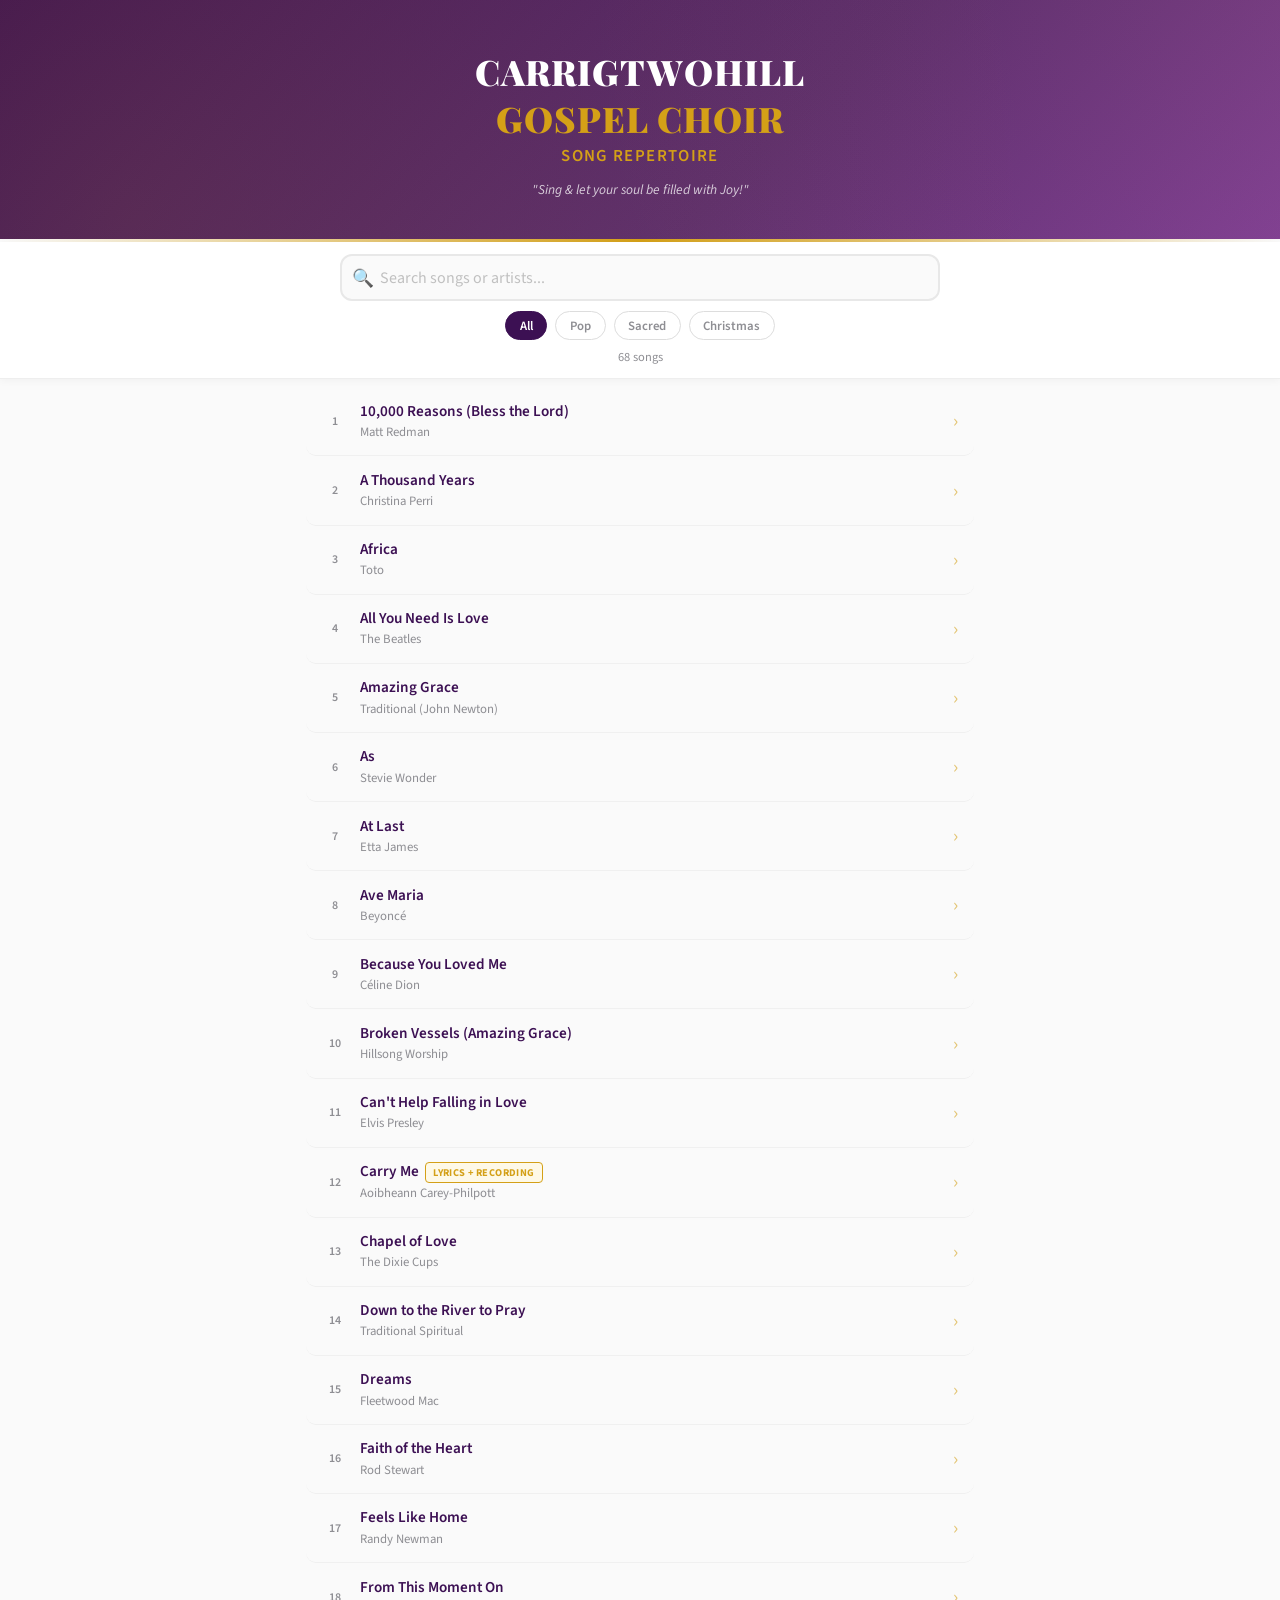
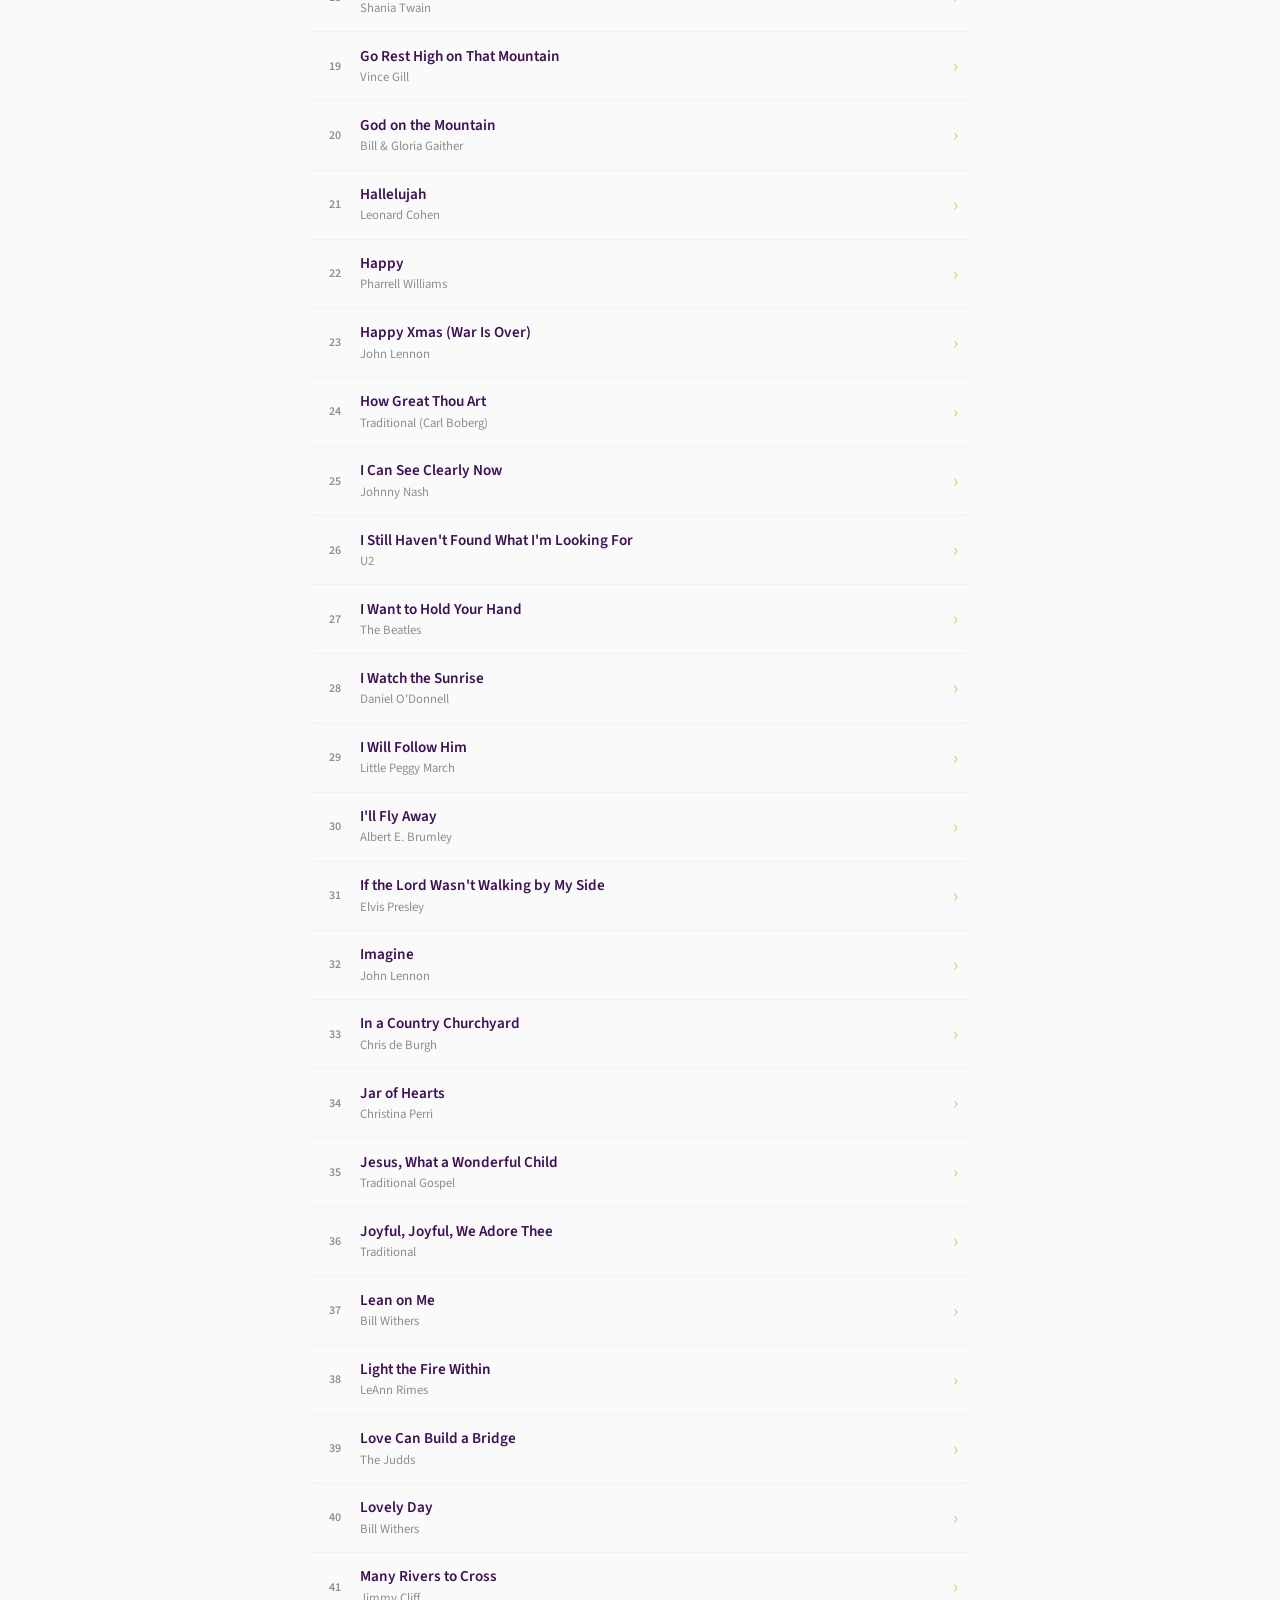
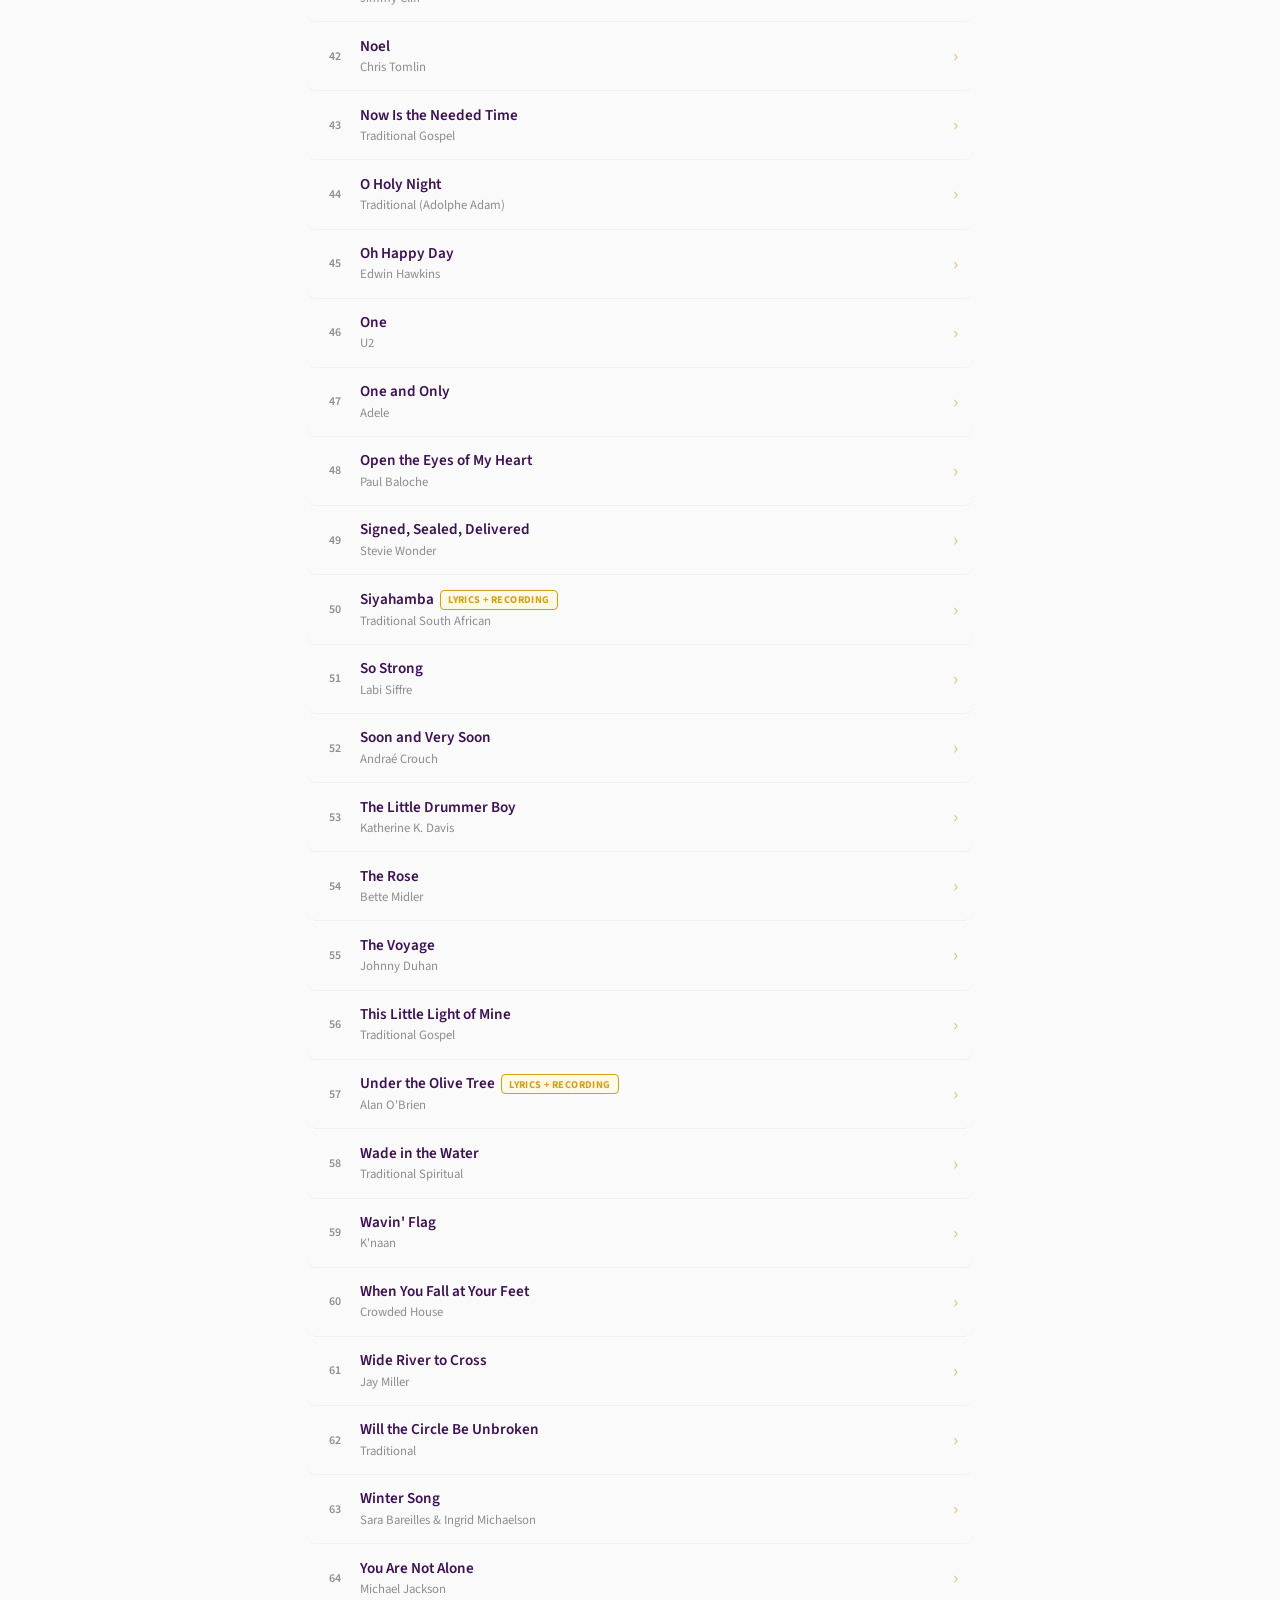
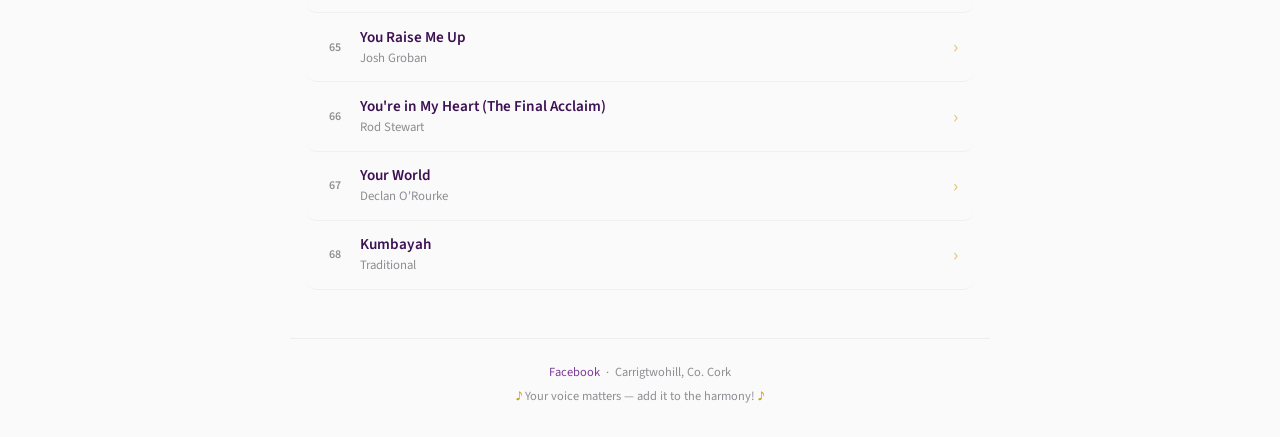
==== index.html @ ca415705 "Add song recording pages" ====
<!DOCTYPE html>
<html lang="en">
<head>
    <meta charset="UTF-8">
    <meta name="viewport" content="width=device-width, initial-scale=1.0, viewport-fit=cover">
    <meta name="theme-color" content="#3C1053">
    <meta name="apple-mobile-web-app-capable" content="yes">
    <meta name="apple-mobile-web-app-status-bar-style" content="black-translucent">
    <meta name="apple-mobile-web-app-title" content="CGC Songs">
    <meta name="description" content="Carrigtwohill Gospel Choir — Song Repertoire, Lyrics & Recordings">
    <link rel="manifest" href="manifest.json">
    <link rel="apple-touch-icon" href="icon-192.png">
    <title>Carrigtwohill Gospel Choir — Repertoire</title>
    <link rel="preconnect" href="https://fonts.googleapis.com">
    <link rel="preconnect" href="https://fonts.gstatic.com" crossorigin>
    <link href="https://fonts.googleapis.com/css2?family=Playfair+Display:wght@700;900&family=Source+Sans+3:wght@400;600&display=swap" rel="stylesheet">
    <style>
        :root {
            --purple-deep: #3C1053;
            --purple-mid: #5B2C6F;
            --purple-light: #7D3C98;
            --purple-tint: #F4ECF7;
            --gold: #D4A017;
            --gold-light: #F1C40F;
            --gold-tint: #FEF9E7;
            --text: #2C2C2C;
            --text-muted: #8E8E93;
            --bg: #FAFAFA;
            --card-bg: #FFFFFF;
            --shadow: 0 1px 3px rgba(60,16,83,0.08);
            --shadow-hover: 0 4px 12px rgba(60,16,83,0.15);
        }

        * { margin: 0; padding: 0; box-sizing: border-box; }

        body {
            font-family: 'Source Sans 3', -apple-system, BlinkMacSystemFont, sans-serif;
            background: var(--bg);
            color: var(--text);
            -webkit-font-smoothing: antialiased;
            padding-bottom: env(safe-area-inset-bottom, 0);
        }

        /* === HEADER === */
        .hero {
            background: linear-gradient(135deg, var(--purple-deep) 0%, var(--purple-mid) 60%, var(--purple-light) 100%);
            color: white;
            padding: 2.5rem 1.5rem 2rem;
            text-align: center;
            position: relative;
            overflow: hidden;
        }
        .hero::before {
            content: '';
            position: absolute;
            top: -50%; left: -50%;
            width: 200%; height: 200%;
            background: radial-gradient(circle at 30% 70%, rgba(212,160,23,0.12) 0%, transparent 50%),
                        radial-gradient(circle at 80% 20%, rgba(212,160,23,0.08) 0%, transparent 40%);
            pointer-events: none;
        }
        .hero-content { position: relative; z-index: 1; }
        .hero h1 {
            font-family: 'Playfair Display', Georgia, serif;
            font-weight: 900;
            font-size: 1.75rem;
            letter-spacing: 0.03em;
            text-transform: uppercase;
            margin-bottom: 0.15rem;
        }
        .hero h1 span { color: var(--gold); }
        .hero .subtitle {
            font-size: 1.05rem;
            font-weight: 600;
            color: var(--gold);
            letter-spacing: 0.08em;
            text-transform: uppercase;
            margin-bottom: 0.75rem;
        }
        .hero .motto {
            font-size: 0.85rem;
            opacity: 0.75;
            font-style: italic;
        }
        .gold-bar {
            height: 3px;
            background: linear-gradient(90deg, transparent, var(--gold), transparent);
        }

        /* === SEARCH & FILTER === */
        .controls {
            position: sticky;
            top: 0;
            z-index: 100;
            background: var(--card-bg);
            padding: 0.75rem 1rem;
            border-bottom: 1px solid #EEE;
            box-shadow: 0 2px 8px rgba(0,0,0,0.04);
        }
        .search-wrap {
            position: relative;
            max-width: 600px;
            margin: 0 auto;
        }
        .search-icon {
            position: absolute;
            left: 12px;
            top: 50%;
            transform: translateY(-50%);
            color: var(--text-muted);
            font-size: 1.1rem;
            pointer-events: none;
        }
        .search-wrap input {
            width: 100%;
            padding: 0.65rem 0.75rem 0.65rem 2.4rem;
            border: 2px solid #E8E8E8;
            border-radius: 12px;
            font-size: 1rem;
            font-family: inherit;
            background: var(--bg);
            transition: border-color 0.2s, box-shadow 0.2s;
            outline: none;
        }
        .search-wrap input:focus {
            border-color: var(--purple-light);
            box-shadow: 0 0 0 3px rgba(93,44,111,0.1);
        }
        .search-wrap input::placeholder { color: #C0C0C0; }
        .filter-chips {
            display: flex;
            gap: 0.5rem;
            justify-content: center;
            margin-top: 0.6rem;
            flex-wrap: wrap;
        }
        .chip {
            padding: 0.3rem 0.85rem;
            border-radius: 20px;
            font-size: 0.8rem;
            font-weight: 600;
            border: 1.5px solid #DDD;
            background: transparent;
            color: var(--text-muted);
            cursor: pointer;
            transition: all 0.2s;
            font-family: inherit;
        }
        .chip:hover { border-color: var(--purple-light); color: var(--purple-mid); }
        .chip.active {
            background: var(--purple-deep);
            color: white;
            border-color: var(--purple-deep);
        }
        .song-count {
            text-align: center;
            font-size: 0.78rem;
            color: var(--text-muted);
            margin-top: 0.5rem;
        }

        /* === SONG LIST === */
        .song-list {
            max-width: 700px;
            margin: 0 auto;
            padding: 0.5rem 1rem 3rem;
        }
        .song-item {
            display: flex;
            align-items: center;
            gap: 0.75rem;
            padding: 0.85rem 0.75rem;
            border-radius: 10px;
            text-decoration: none;
            color: inherit;
            transition: background 0.15s, box-shadow 0.15s;
            border-bottom: 1px solid #F0F0F0;
        }
        .song-item:hover, .song-item:active {
            background: var(--purple-tint);
            box-shadow: var(--shadow);
        }
        .song-item.no-link {
            cursor: default;
            opacity: 0.7;
        }
        .song-item.no-link:hover { background: transparent; box-shadow: none; }
        .song-num {
            font-size: 0.75rem;
            color: var(--text-muted);
            min-width: 1.6rem;
            text-align: center;
            font-weight: 600;
        }
        .song-info { flex: 1; min-width: 0; }
        .song-title {
            font-weight: 600;
            font-size: 0.95rem;
            color: var(--purple-deep);
            line-height: 1.3;
        }
        .song-artist {
            font-size: 0.8rem;
            color: var(--text-muted);
            margin-top: 0.1rem;
        }
        .song-badge {
            display: inline-block;
            font-size: 0.65rem;
            font-weight: 700;
            text-transform: uppercase;
            letter-spacing: 0.04em;
            padding: 0.15rem 0.45rem;
            border-radius: 4px;
            margin-left: 0.4rem;
            vertical-align: middle;
        }
        .badge-local {
            background: var(--gold-tint);
            color: var(--gold);
            border: 1px solid var(--gold);
        }
        .badge-none {
            background: #F5F5F5;
            color: #BBB;
            border: 1px solid #DDD;
        }
        .song-arrow {
            color: var(--gold);
            font-size: 1.2rem;
            flex-shrink: 0;
            opacity: 0.6;
            transition: opacity 0.15s, transform 0.15s;
        }
        .song-item:hover .song-arrow {
            opacity: 1;
            transform: translateX(2px);
        }
        .song-item.no-link .song-arrow { display: none; }

        /* === EMPTY STATE === */
        .empty-state {
            text-align: center;
            padding: 3rem 1rem;
            color: var(--text-muted);
            display: none;
        }
        .empty-state.visible { display: block; }
        .empty-state .emoji { font-size: 2.5rem; margin-bottom: 0.5rem; }

        /* === FOOTER === */
        .footer {
            text-align: center;
            padding: 1.5rem 1rem 2rem;
            font-size: 0.78rem;
            color: var(--text-muted);
            border-top: 1px solid #EEE;
            max-width: 700px;
            margin: 0 auto;
        }
        .footer a { color: var(--purple-light); text-decoration: none; }
        .footer a:hover { text-decoration: underline; }
        .footer .heart { color: var(--gold); }

        /* === INSTALL BANNER === */
        .install-banner {
            display: none;
            background: var(--gold-tint);
            border: 1.5px solid var(--gold);
            border-radius: 12px;
            padding: 0.75rem 1rem;
            margin: 0.75rem 1rem 0;
            max-width: 668px;
            margin-left: auto;
            margin-right: auto;
            text-align: center;
            font-size: 0.85rem;
            color: var(--purple-deep);
            cursor: pointer;
            transition: background 0.2s;
        }
        .install-banner:hover { background: #FCF3CF; }
        .install-banner strong { color: var(--purple-deep); }
        .install-banner.visible { display: block; }

        /* === SCROLL TO TOP === */
        .scroll-top {
            position: fixed;
            bottom: 1.5rem;
            right: 1.5rem;
            width: 42px;
            height: 42px;
            border-radius: 50%;
            background: var(--purple-deep);
            color: var(--gold);
            border: none;
            font-size: 1.2rem;
            cursor: pointer;
            box-shadow: 0 3px 12px rgba(60,16,83,0.3);
            opacity: 0;
            transform: translateY(10px);
            transition: opacity 0.3s, transform 0.3s;
            z-index: 50;
            display: flex;
            align-items: center;
            justify-content: center;
        }
        .scroll-top.visible { opacity: 1; transform: translateY(0); }

        @media (min-width: 768px) {
            .hero { padding: 3rem 2rem 2.5rem; }
            .hero h1 { font-size: 2.2rem; }
            .song-item { padding: 0.9rem 1rem; }
        }
    </style>
</head>
<body>

    <header class="hero">
        <div class="hero-content">
            <h1>Carrigtwohill<br><span>Gospel Choir</span></h1>
            <p class="subtitle">Song Repertoire</p>
            <p class="motto">"Sing &amp; let your soul be filled with Joy!"</p>
        </div>
    </header>
    <div class="gold-bar"></div>

    <div class="controls">
        <div class="search-wrap">
            <span class="search-icon">🔍</span>
            <input type="text" id="search" placeholder="Search songs or artists..." autocomplete="off">
        </div>
        <div class="filter-chips">
            <button class="chip active" data-filter="all">All</button>
            <button class="chip" data-filter="pop">Pop</button>
            <button class="chip" data-filter="sacred">Sacred</button>
            <button class="chip" data-filter="christmas">Christmas</button>
        </div>
        <div class="song-count" id="songCount">68 songs</div>
    </div>

    <div class="install-banner" id="installBanner">
        📱 <strong>Add to Home Screen</strong> for quick access — works offline too!
    </div>

    <div class="song-list" id="songList"></div>

    <div class="empty-state" id="emptyState">
        <div class="emoji">🎵</div>
        <p>No songs match your search</p>
    </div>

    <div class="footer">
        <p>
            <a href="https://www.facebook.com/CarrigtwohillGospelChoir" target="_blank" rel="noopener">Facebook</a>
            &nbsp;·&nbsp; Carrigtwohill, Co. Cork
        </p>
        <p style="margin-top:0.4rem">
            <span class="heart">♪</span> Your voice matters — add it to the harmony! <span class="heart">♪</span>
        </p>
    </div>

    <button class="scroll-top" id="scrollTop" aria-label="Scroll to top">↑</button>

<script>
// === SONG DATA ===
// status: "link" = external lyrics link, "local" = hosted on this site with lyrics and recordings, "none" = no lyrics available
const songs = [
    { title: "10,000 Reasons (Bless the Lord)", artist: "Matt Redman", url: "https://genius.com/Matt-redman-10000-reasons-bless-the-lord-lyrics", cat: "sacred", status: "link" },
    { title: "A Thousand Years", artist: "Christina Perri", url: "https://genius.com/Christina-perri-a-thousand-years-lyrics", cat: "pop", status: "link" },
    { title: "Africa", artist: "Toto", url: "https://genius.com/Toto-africa-lyrics", cat: "pop", status: "link" },
    { title: "All You Need Is Love", artist: "The Beatles", url: "https://genius.com/The-beatles-all-you-need-is-love-lyrics", cat: "pop", status: "link" },
    { title: "Amazing Grace", artist: "Traditional (John Newton)", url: "https://genius.com/John-newton-amazing-grace-lyrics", cat: "sacred", status: "link" },
    { title: "As", artist: "Stevie Wonder", url: "https://genius.com/Stevie-wonder-as-lyrics", cat: "pop", status: "link" },
    { title: "At Last", artist: "Etta James", url: "https://genius.com/Etta-james-at-last-lyrics", cat: "pop", status: "link" },
    { title: "Ave Maria", artist: "Beyoncé", url: "https://genius.com/Beyonce-ave-maria-lyrics", cat: "sacred", status: "link" },
    { title: "Because You Loved Me", artist: "Céline Dion", url: "https://genius.com/Celine-dion-because-you-loved-me-lyrics", cat: "pop", status: "link" },
    { title: "Broken Vessels (Amazing Grace)", artist: "Hillsong Worship", url: "https://genius.com/Hillsong-worship-broken-vessels-amazing-grace-lyrics", cat: "sacred", status: "link" },
    { title: "Can't Help Falling in Love", artist: "Elvis Presley", url: "https://genius.com/Elvis-presley-cant-help-falling-in-love-lyrics", cat: "pop", status: "link" },
    { title: "Carry Me", artist: "Aoibheann Carey-Philpott", url: "lyrics/carry-me.html", cat: "sacred", status: "local" },
    { title: "Chapel of Love", artist: "The Dixie Cups", url: "https://genius.com/The-dixie-cups-chapel-of-love-lyrics", cat: "pop", status: "link" },
    { title: "Down to the River to Pray", artist: "Traditional Spiritual", url: "https://genius.com/Alison-krauss-down-to-the-river-to-pray-lyrics", cat: "sacred", status: "link" },
    { title: "Dreams", artist: "Fleetwood Mac", url: "https://genius.com/Fleetwood-mac-dreams-lyrics", cat: "pop", status: "link" },
    { title: "Faith of the Heart", artist: "Rod Stewart", url: "https://genius.com/Rod-stewart-faith-of-the-heart-lyrics", cat: "pop", status: "link" },
    { title: "Feels Like Home", artist: "Randy Newman", url: "https://genius.com/Randy-newman-feels-like-home-lyrics", cat: "pop", status: "link" },
    { title: "From This Moment On", artist: "Shania Twain", url: "https://genius.com/Shania-twain-from-this-moment-on-lyrics", cat: "pop", status: "link" },
    { title: "Go Rest High on That Mountain", artist: "Vince Gill", url: "https://genius.com/Vince-gill-go-rest-high-on-that-mountain-lyrics", cat: "sacred", status: "link" },
    { title: "God on the Mountain", artist: "Bill & Gloria Gaither", url: "https://genius.com/The-mckameys-god-of-the-mountain-lyrics", cat: "sacred", status: "link" },
    { title: "Hallelujah", artist: "Leonard Cohen", url: "https://genius.com/Leonard-cohen-hallelujah-lyrics", cat: "sacred", status: "link" },
    { title: "Happy", artist: "Pharrell Williams", url: "https://genius.com/Pharrell-williams-happy-lyrics", cat: "pop", status: "link" },
    { title: "Happy Xmas (War Is Over)", artist: "John Lennon", url: "https://genius.com/John-lennon-and-yoko-ono-happy-xmas-war-is-over-lyrics", cat: "christmas", status: "link" },
    { title: "How Great Thou Art", artist: "Traditional (Carl Boberg)", url: "https://genius.com/Carrie-underwood-how-great-thou-art-lyrics", cat: "sacred", status: "link" },
    { title: "I Can See Clearly Now", artist: "Johnny Nash", url: "https://genius.com/Johnny-nash-i-can-see-clearly-now-lyrics", cat: "pop", status: "link" },
    { title: "I Still Haven't Found What I'm Looking For", artist: "U2", url: "https://genius.com/U2-i-still-havent-found-what-im-looking-for-lyrics", cat: "pop", status: "link" },
    { title: "I Want to Hold Your Hand", artist: "The Beatles", url: "https://genius.com/The-beatles-i-want-to-hold-your-hand-lyrics", cat: "pop", status: "link" },
    { title: "I Watch the Sunrise", artist: "Daniel O'Donnell", url: "https://genius.com/Daniel-odonnell-i-watch-the-sunrise-lyrics", cat: "sacred", status: "link" },
    { title: "I Will Follow Him", artist: "Little Peggy March", url: "https://genius.com/Peggy-march-i-will-follow-him-lyrics", cat: "pop", status: "link" },
    { title: "I'll Fly Away", artist: "Albert E. Brumley", url: "https://genius.com/Albert-e-brumley-ill-fly-away-lyrics", cat: "sacred", status: "link" },
    { title: "If the Lord Wasn't Walking by My Side", artist: "Elvis Presley", url: "https://genius.com/Elvis-presley-if-the-lord-wasnt-walking-by-my-side-lyrics", cat: "sacred", status: "link" },
    { title: "Imagine", artist: "John Lennon", url: "https://genius.com/John-lennon-imagine-lyrics", cat: "pop", status: "link" },
    { title: "In a Country Churchyard", artist: "Chris de Burgh", url: "https://genius.com/Chris-de-burgh-in-a-country-churchyard-lyrics", cat: "pop", status: "link" },
    { title: "Jar of Hearts", artist: "Christina Perri", url: "https://genius.com/Christina-perri-jar-of-hearts-lyrics", cat: "pop", status: "link" },
    { title: "Jesus, What a Wonderful Child", artist: "Traditional Gospel", url: "https://genius.com/David-phelps-jesus-what-a-wonderful-child-lyrics", cat: "christmas", status: "link" },
    { title: "Joyful, Joyful, We Adore Thee", artist: "Traditional", url: "https://genius.com/Sister-act-2-cast-joyful-joyful-lyrics", cat: "sacred", status: "link" },
    { title: "Lean on Me", artist: "Bill Withers", url: "https://genius.com/Bill-withers-lean-on-me-lyrics", cat: "pop", status: "link" },
    { title: "Light the Fire Within", artist: "LeAnn Rimes", url: "https://genius.com/Leann-rimes-light-the-fire-within-lyrics", cat: "pop", status: "link" },
    { title: "Love Can Build a Bridge", artist: "The Judds", url: "https://genius.com/The-judds-love-can-build-a-bridge-lyrics", cat: "pop", status: "link" },
    { title: "Lovely Day", artist: "Bill Withers", url: "https://genius.com/Bill-withers-lovely-day-lyrics", cat: "pop", status: "link" },
    { title: "Many Rivers to Cross", artist: "Jimmy Cliff", url: "https://genius.com/Jimmy-cliff-many-rivers-to-cross-lyrics", cat: "pop", status: "link" },
    { title: "Noel", artist: "Chris Tomlin", url: "https://genius.com/Chris-tomlin-noel-lyrics", cat: "christmas", status: "link" },
    { title: "Now Is the Needed Time", artist: "Traditional Gospel", url: "https://genius.com/Eric-bibb-needed-time-lyrics", cat: "sacred", status: "link" },
    { title: "O Holy Night", artist: "Traditional (Adolphe Adam)", url: "https://genius.com/Josh-groban-o-holy-night-lyrics", cat: "christmas", status: "link" },
    { title: "Oh Happy Day", artist: "Edwin Hawkins", url: "https://genius.com/The-edwin-hawkins-singers-oh-happy-day-lyrics", cat: "sacred", status: "link" },
    { title: "One", artist: "U2", url: "https://genius.com/U2-one-lyrics", cat: "pop", status: "link" },
    { title: "One and Only", artist: "Adele", url: "https://genius.com/Adele-one-and-only-lyrics", cat: "pop", status: "link" },
    { title: "Open the Eyes of My Heart", artist: "Paul Baloche", url: "https://genius.com/Paul-baloche-open-the-eyes-of-my-heart-lyrics", cat: "sacred", status: "link" },
    { title: "Signed, Sealed, Delivered", artist: "Stevie Wonder", url: "https://genius.com/Stevie-wonder-signed-sealed-delivered-im-yours-lyrics", cat: "pop", status: "link" },
    { title: "Siyahamba", artist: "Traditional South African", url: "lyrics/siyahamba.html", cat: "sacred", status: "local" },
    { title: "So Strong", artist: "Labi Siffre", url: "https://genius.com/Labi-siffre-something-inside-so-strong-lyrics", cat: "pop", status: "link" },
    { title: "Soon and Very Soon", artist: "Andraé Crouch", url: "https://genius.com/Andrae-crouch-soon-and-very-soon-lyrics", cat: "sacred", status: "link" },
    { title: "The Little Drummer Boy", artist: "Katherine K. Davis", url: "https://genius.com/Boney-m-little-drummer-boy-lyrics", cat: "christmas", status: "link" },
    { title: "The Rose", artist: "Bette Midler", url: "https://genius.com/Bette-midler-the-rose-lyrics", cat: "pop", status: "link" },
    { title: "The Voyage", artist: "Johnny Duhan", url: "https://genius.com/Christy-moore-the-voyage-lyrics", cat: "pop", status: "link" },
    { title: "This Little Light of Mine", artist: "Traditional Gospel", url: "https://genius.com/Elizabeth-mitchell-this-little-light-of-mine-lyrics", cat: "sacred", status: "link" },
    { title: "Under the Olive Tree", artist: "Alan O'Brien", url: "lyrics/under-the-olive-tree.html", cat: "pop", status: "local" },
    { title: "Wade in the Water", artist: "Traditional Spiritual", url: "https://genius.com/The-spirituals-choir-wade-in-the-water-lyrics", cat: "sacred", status: "link" },
    { title: "Wavin' Flag", artist: "K'naan", url: "https://genius.com/Knaan-wavin-flag-lyrics", cat: "pop", status: "link" },
    { title: "When You Fall at Your Feet", artist: "Crowded House", url: "https://genius.com/Crowded-house-fall-at-your-feet-lyrics", cat: "pop", status: "link" },
    { title: "Wide River to Cross", artist: "Jay Miller", url: "https://genius.com/Levon-helm-wide-river-to-cross-lyrics", cat: "sacred", status: "link" },
    { title: "Will the Circle Be Unbroken", artist: "Traditional", url: "https://genius.com/The-carter-family-will-the-circle-be-unbroken-lyrics", cat: "sacred", status: "link" },
    { title: "Winter Song", artist: "Sara Bareilles & Ingrid Michaelson", url: "https://genius.com/Sara-bareilles-and-ingrid-michaelson-winter-song-lyrics", cat: "christmas", status: "link" },
    { title: "You Are Not Alone", artist: "Michael Jackson", url: "https://genius.com/Michael-jackson-you-are-not-alone-lyrics", cat: "pop", status: "link" },
    { title: "You Raise Me Up", artist: "Josh Groban", url: "https://genius.com/Josh-groban-you-raise-me-up-lyrics", cat: "pop", status: "link" },
    { title: "You're in My Heart (The Final Acclaim)", artist: "Rod Stewart", url: "https://genius.com/Rod-stewart-youre-in-my-heart-the-final-acclaim-lyrics", cat: "pop", status: "link" },
    { title: "Your World", artist: "Declan O'Rourke", url: "https://www.elyrics.net/read/d/declan-o_rourke-lyrics/your-world-lyrics.html", cat: "pop", status: "link" },
    { title: "Kumbayah", artist: "Traditional", url: "https://genius.com/The-seekers-kumbaya-lyrics", cat: "sacred", status: "link" },
];

// === RENDER ===
const songList = document.getElementById('songList');
const searchInput = document.getElementById('search');
const songCount = document.getElementById('songCount');
const emptyState = document.getElementById('emptyState');
const chips = document.querySelectorAll('.chip');
let activeFilter = 'all';

function renderSongs() {
    songList.innerHTML = '';
    const query = searchInput.value.toLowerCase().trim();
    let visible = 0;

    songs.forEach((song) => {
        const matchesFilter = activeFilter === 'all' || song.cat === activeFilter;
        const matchesSearch = !query ||
            song.title.toLowerCase().includes(query) ||
            song.artist.toLowerCase().includes(query);

        if (!matchesFilter || !matchesSearch) return;

        visible++;

        const isLink = song.status === 'link' || song.status === 'local';
        const tag = isLink ? 'a' : 'div';
        const el = document.createElement(tag);
        el.className = 'song-item' + (isLink ? '' : ' no-link');

        if (isLink) {
            el.href = song.url;
            if (song.status === 'link') {
                el.target = '_blank';
                el.rel = 'noopener';
            }
        }

        let badge = '';
        if (song.status === 'local') {
            badge = '<span class="song-badge badge-local">Lyrics + recording</span>';
        } else if (song.status === 'none') {
            badge = '<span class="song-badge badge-none">No lyrics yet</span>';
        }

        el.innerHTML = `
            <span class="song-num">${visible}</span>
            <div class="song-info">
                <div class="song-title">${highlightMatch(song.title, query)}${badge}</div>
                <div class="song-artist">${highlightMatch(song.artist, query)}</div>
            </div>
            <span class="song-arrow">›</span>
        `;
        songList.appendChild(el);
    });

    songCount.textContent = `${visible} song${visible !== 1 ? 's' : ''}`;
    emptyState.classList.toggle('visible', visible === 0);
}

function highlightMatch(text, query) {
    if (!query) return text;
    const idx = text.toLowerCase().indexOf(query);
    if (idx === -1) return text;
    return text.slice(0, idx) +
        '<mark style="background:rgba(212,160,23,0.25);border-radius:2px;padding:0 1px">' +
        text.slice(idx, idx + query.length) + '</mark>' +
        text.slice(idx + query.length);
}

searchInput.addEventListener('input', renderSongs);

chips.forEach(chip => {
    chip.addEventListener('click', () => {
        chips.forEach(c => c.classList.remove('active'));
        chip.classList.add('active');
        activeFilter = chip.dataset.filter;
        renderSongs();
    });
});

// Scroll to top
const scrollBtn = document.getElementById('scrollTop');
window.addEventListener('scroll', () => {
    scrollBtn.classList.toggle('visible', window.scrollY > 400);
});
scrollBtn.addEventListener('click', () => {
    window.scrollTo({ top: 0, behavior: 'smooth' });
});

// === PWA INSTALL ===
let deferredPrompt;
const installBanner = document.getElementById('installBanner');

window.addEventListener('beforeinstallprompt', (e) => {
    e.preventDefault();
    deferredPrompt = e;
    installBanner.classList.add('visible');
});

installBanner.addEventListener('click', async () => {
    if (deferredPrompt) {
        deferredPrompt.prompt();
        await deferredPrompt.userChoice;
        deferredPrompt = null;
        installBanner.classList.remove('visible');
    }
});

if ('serviceWorker' in navigator) {
    navigator.serviceWorker.register('sw.js').catch(() => {});
}

renderSongs();
</script>

</body>
</html>
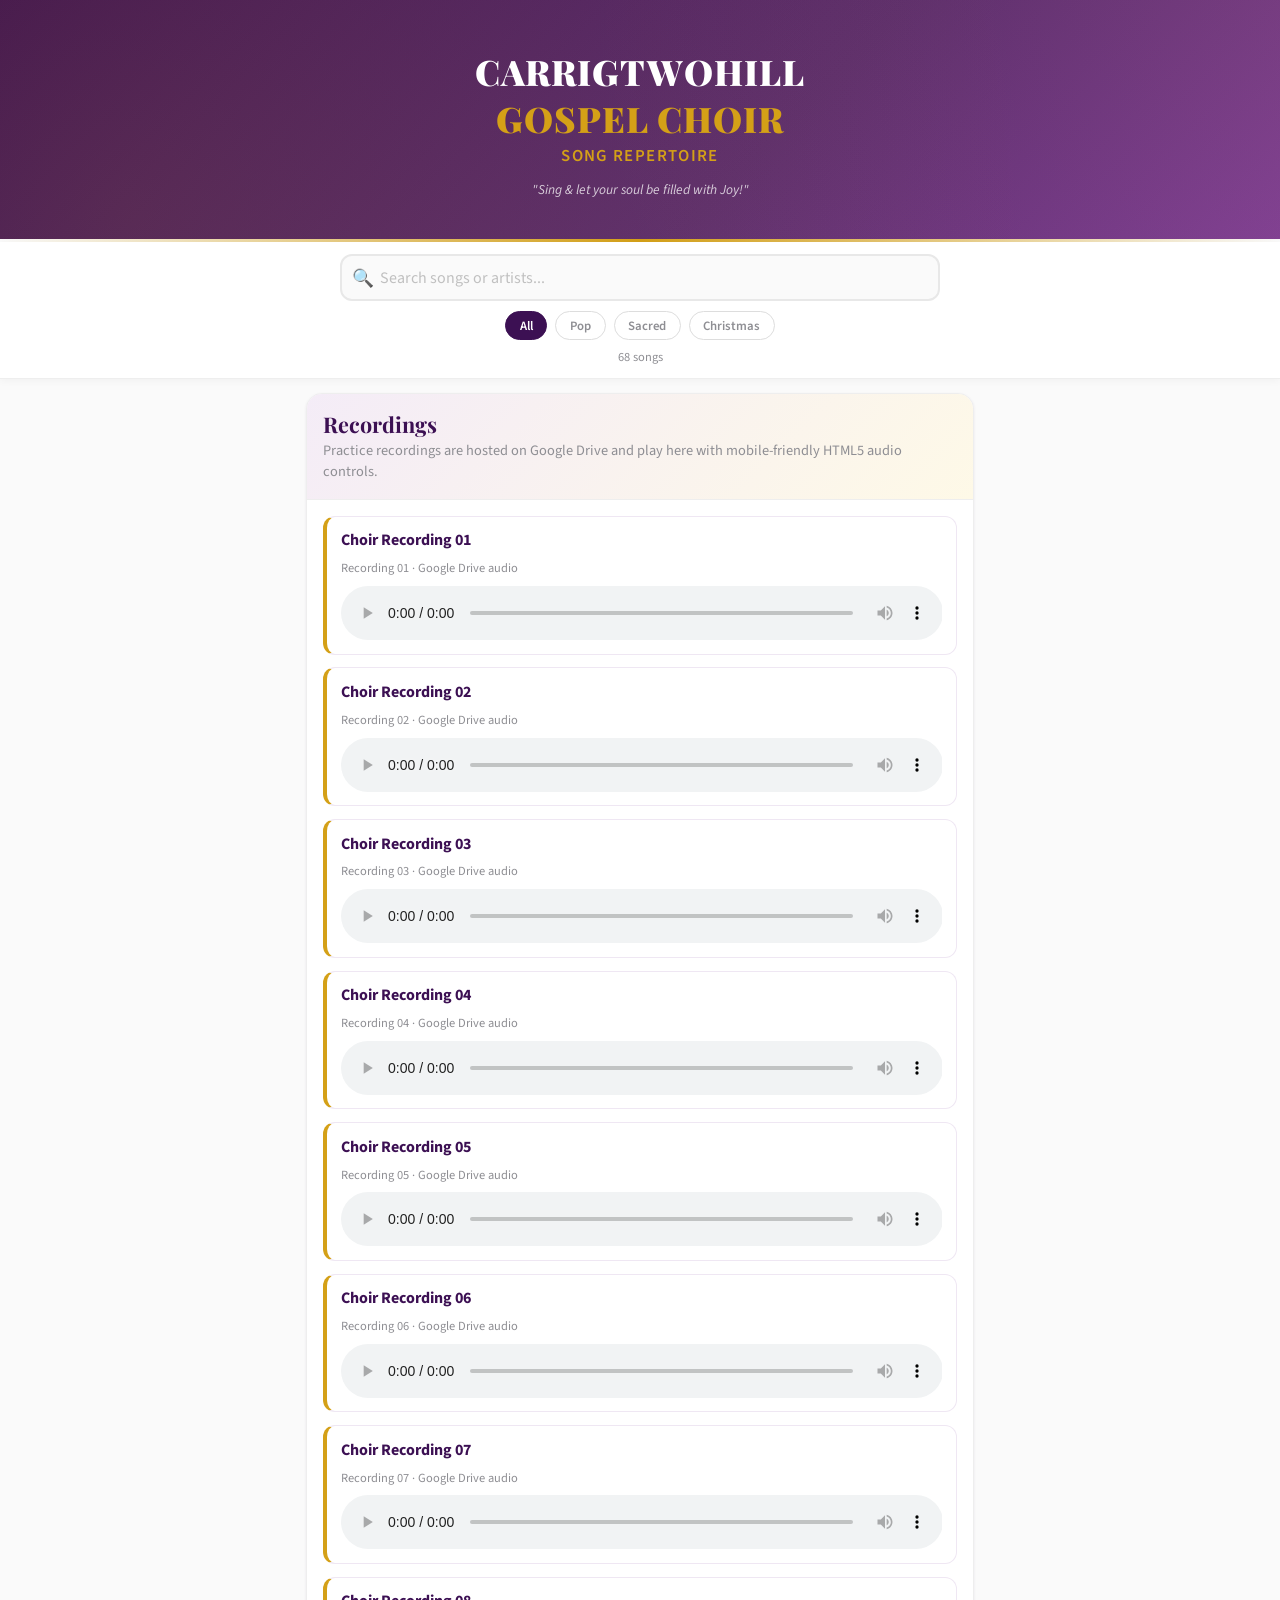
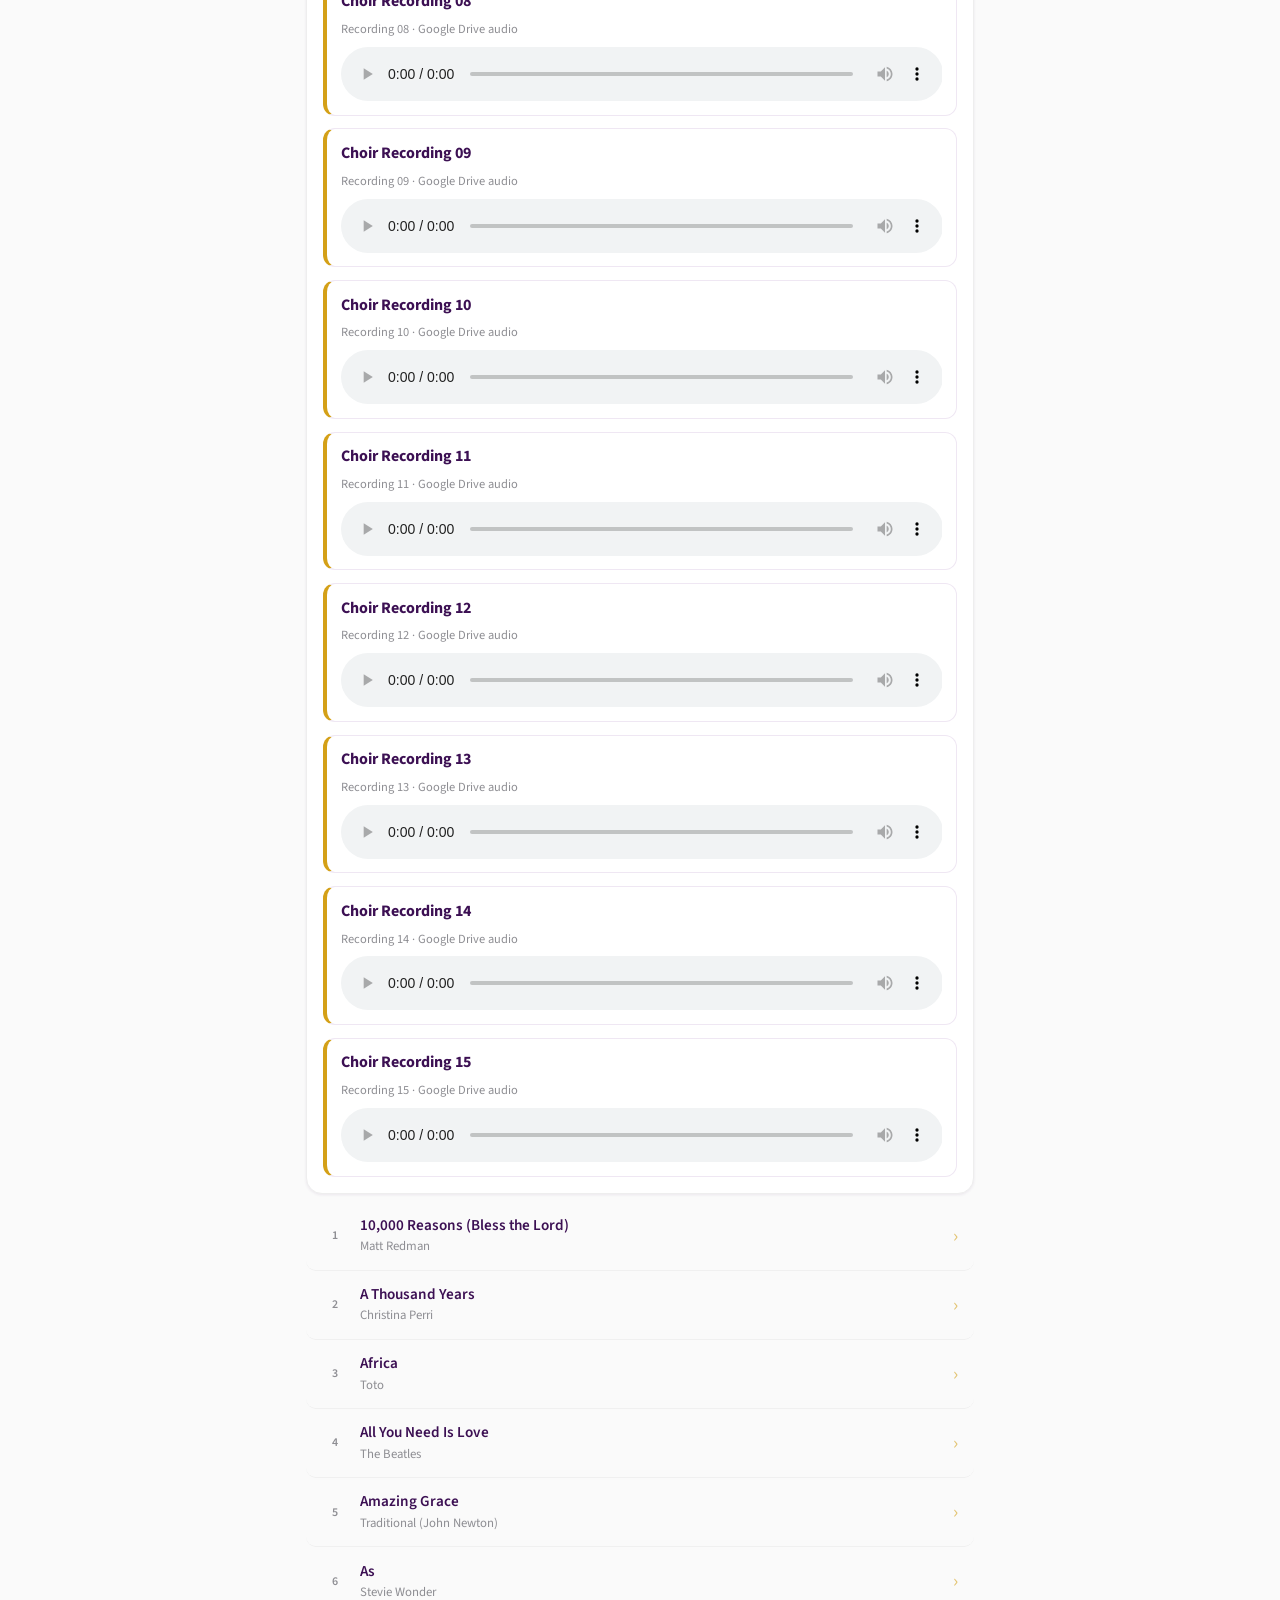
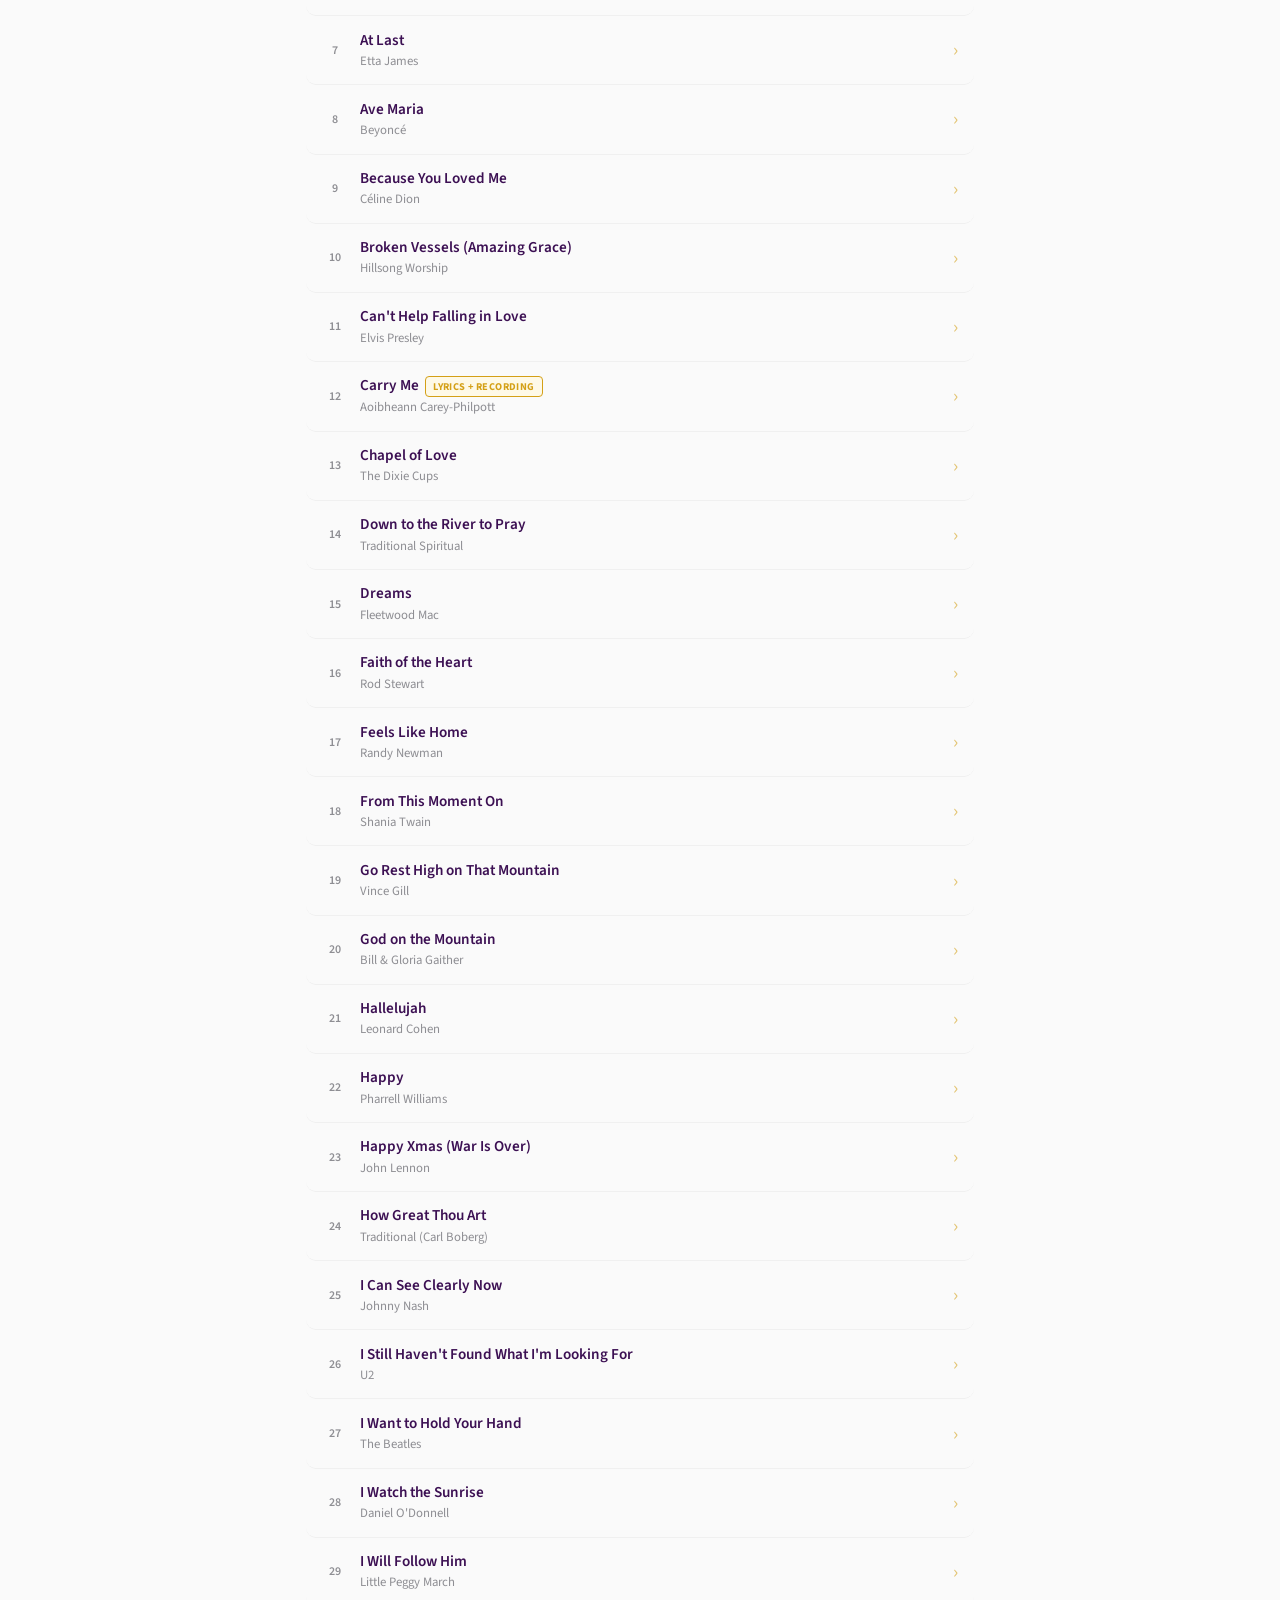
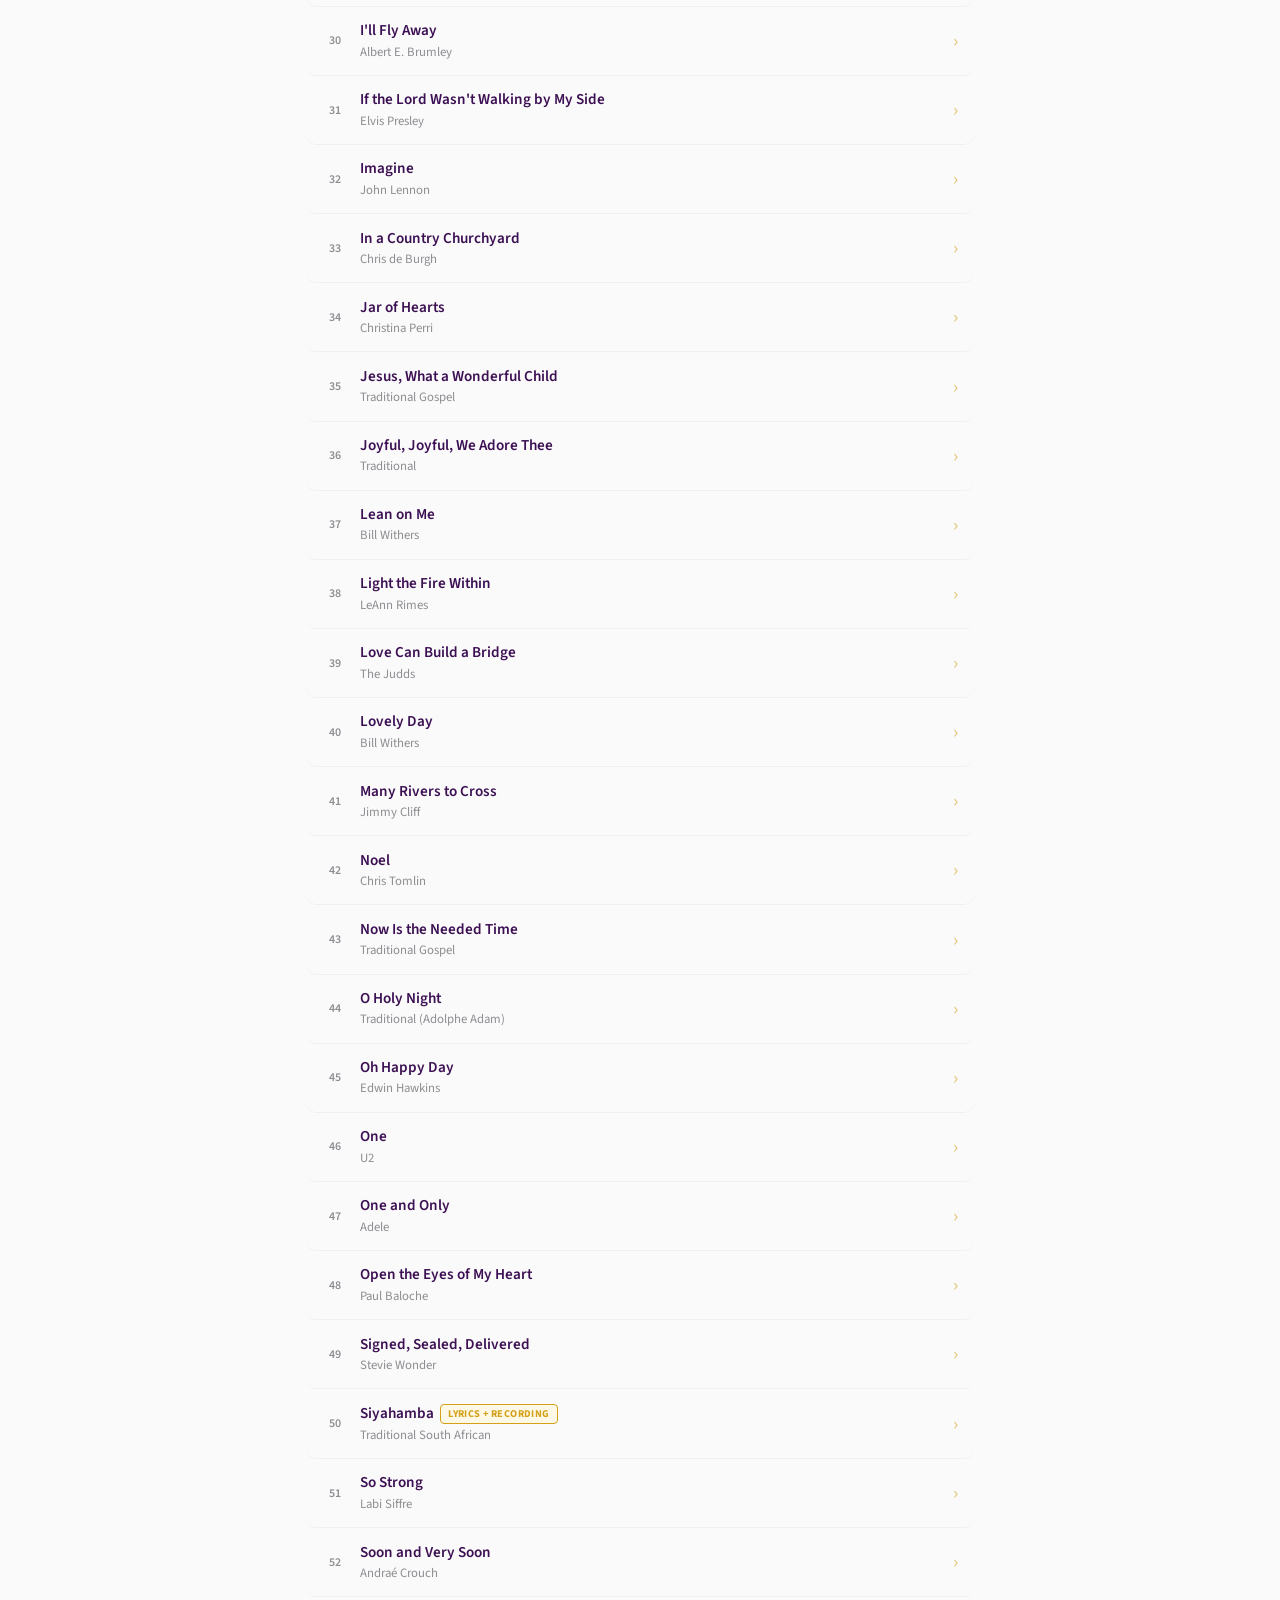
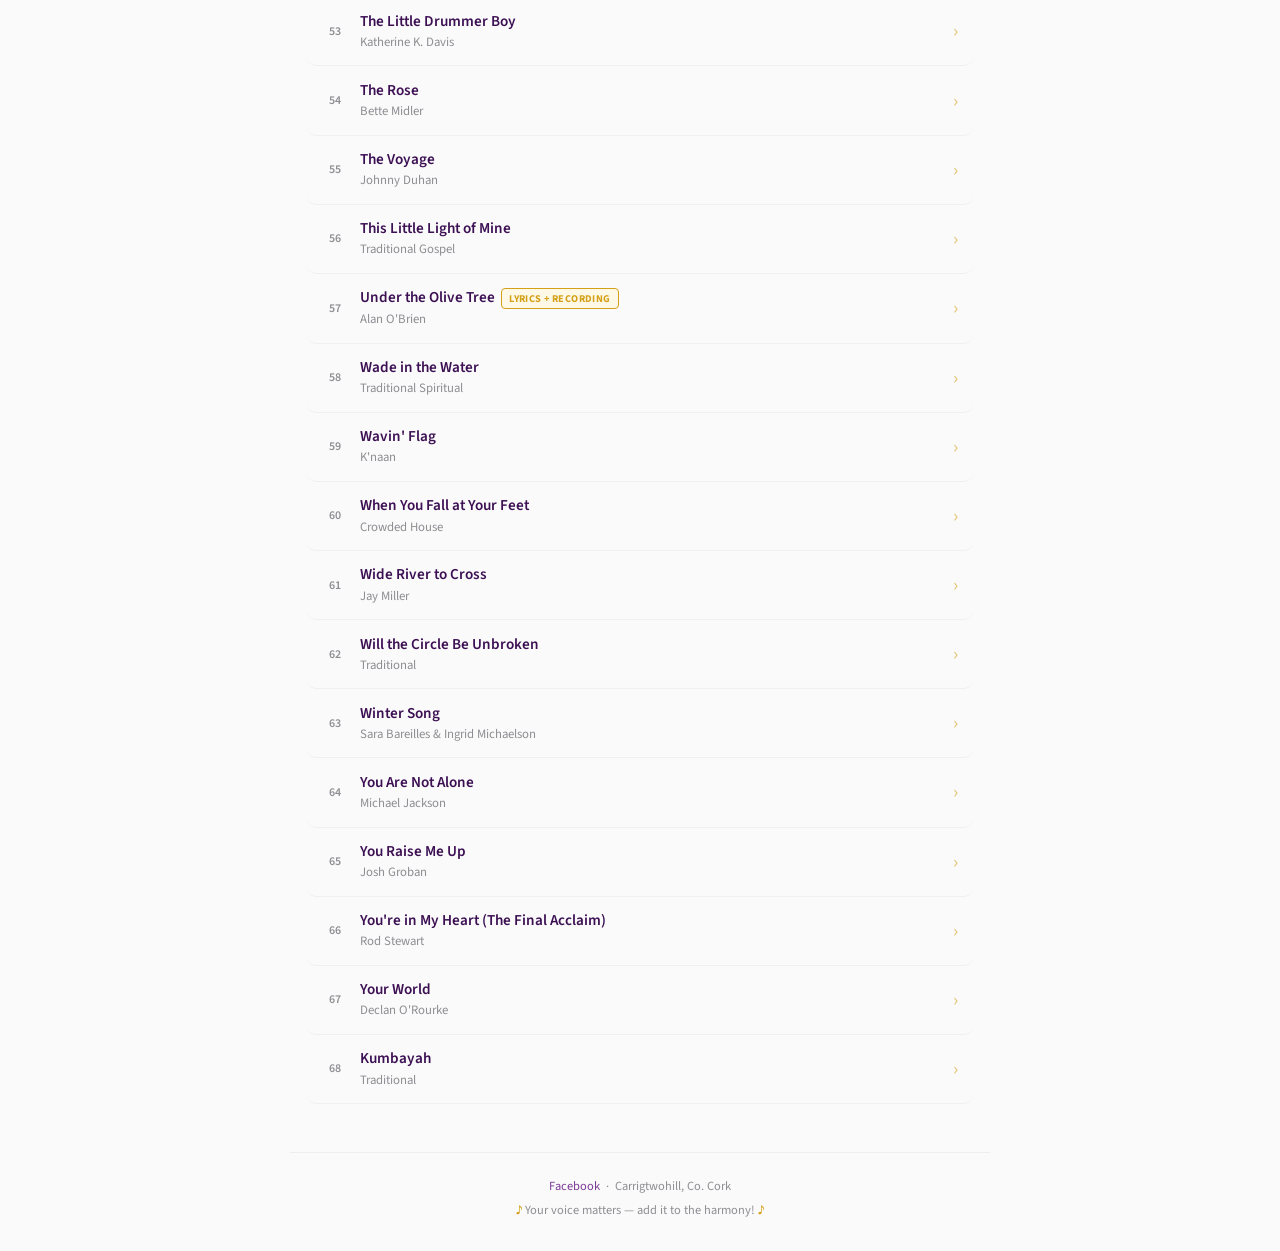
==== commit 7d7acee3: "Add homepage Google Drive recordings" ====
--- a/index.html
+++ b/index.html
@@ -159,6 +159,63 @@
             margin-top: 0.5rem;
         }
 
+
+        /* === RECORDINGS === */
+        .recordings-panel {
+            max-width: 700px;
+            margin: 0.85rem auto 0;
+            padding: 0 1rem;
+        }
+        .recordings-card {
+            background: var(--card-bg);
+            border: 1px solid #EEE;
+            border-radius: 16px;
+            box-shadow: var(--shadow);
+            overflow: hidden;
+        }
+        .recordings-header {
+            background: linear-gradient(135deg, var(--purple-tint), var(--gold-tint));
+            border-bottom: 1px solid #EEE;
+            padding: 1rem;
+        }
+        .recordings-header h2 {
+            color: var(--purple-deep);
+            font-family: 'Playfair Display', Georgia, serif;
+            font-size: 1.35rem;
+            margin-bottom: 0.2rem;
+        }
+        .recordings-header p {
+            color: var(--text-muted);
+            font-size: 0.9rem;
+            line-height: 1.45;
+        }
+        .recordings-list {
+            display: grid;
+            gap: 0.8rem;
+            padding: 1rem;
+        }
+        .recording-item {
+            border: 1px solid #EFE7F3;
+            border-left: 4px solid var(--gold);
+            border-radius: 12px;
+            padding: 0.85rem;
+        }
+        .recording-title {
+            color: var(--purple-deep);
+            font-weight: 700;
+            line-height: 1.35;
+            margin-bottom: 0.45rem;
+        }
+        .recording-meta {
+            color: var(--text-muted);
+            font-size: 0.78rem;
+            margin-bottom: 0.55rem;
+        }
+        .recording-item audio {
+            display: block;
+            width: 100%;
+        }
+
         /* === SONG LIST === */
         .song-list {
             max-width: 700px;
@@ -342,6 +399,16 @@
     <div class="install-banner" id="installBanner">
         📱 <strong>Add to Home Screen</strong> for quick access — works offline too!
     </div>
+
+    <section class="recordings-panel" aria-labelledby="recordingsHeading">
+        <div class="recordings-card">
+            <div class="recordings-header">
+                <h2 id="recordingsHeading">Recordings</h2>
+                <p>Practice recordings are hosted on Google Drive and play here with mobile-friendly HTML5 audio controls.</p>
+            </div>
+            <div class="recordings-list" id="recordingsList"></div>
+        </div>
+    </section>
 
     <div class="song-list" id="songList"></div>
 
@@ -436,13 +503,85 @@
     { title: "Kumbayah", artist: "Traditional", url: "https://genius.com/The-seekers-kumbaya-lyrics", cat: "sacred", status: "link" },
 ];
 
+// === RECORDING DATA ===
+// Paste Google Drive sharing links here. They are converted to playable audio URLs automatically.
+const recordings = [
+    { title: "Choir Recording 01", shareUrl: "https://drive.google.com/file/d/1DgLcvsOehNV3NxfKYT8eat42xJVWesvu/view?usp=sharing" },
+    { title: "Choir Recording 02", shareUrl: "https://drive.google.com/file/d/1pz2_VKu4laSfzlfeE2YyFYxIAyMG0Cpc/view?usp=sharing" },
+    { title: "Choir Recording 03", shareUrl: "https://drive.google.com/file/d/1ovQFa46Nnfd82JqyOt15EAu_l7Fvo5fk/view?usp=sharing" },
+    { title: "Choir Recording 04", shareUrl: "https://drive.google.com/file/d/1HCU8BALNhu0wmm-o9UX9poDbgng0hxf6/view?usp=sharing" },
+    { title: "Choir Recording 05", shareUrl: "https://drive.google.com/file/d/19abbLHNzk2cN6yrTuidwWlIkdAGn3e9i/view?usp=sharing" },
+    { title: "Choir Recording 06", shareUrl: "https://drive.google.com/file/d/1YW410TNo__BPUAIrP0ld_i7dDlEKojsG/view?usp=sharing" },
+    { title: "Choir Recording 07", shareUrl: "https://drive.google.com/file/d/1HhXjhugZg0-8rGqdpXYeLp_IU83alkUZ/view?usp=sharing" },
+    { title: "Choir Recording 08", shareUrl: "https://drive.google.com/file/d/1hMpe0OrRc51lGqxGQDElu7YjDFQC-fKP/view?usp=sharing" },
+    { title: "Choir Recording 09", shareUrl: "https://drive.google.com/file/d/1qcSLmXuVwvenMkEQbntbZ9m8EU2gaWNS/view?usp=sharing" },
+    { title: "Choir Recording 10", shareUrl: "https://drive.google.com/file/d/1kpStW20A9R71GLPsXaDpFwYsOdA8VRi8/view?usp=sharing" },
+    { title: "Choir Recording 11", shareUrl: "https://drive.google.com/file/d/1ljOuXZcsG6NSzN7oSz60IzpbnbMq-1w5/view?usp=sharing" },
+    { title: "Choir Recording 12", shareUrl: "https://drive.google.com/file/d/1KTM7fbPO8sovUiZU8Ey9BWyBPXd35ZHh/view?usp=sharing" },
+    { title: "Choir Recording 13", shareUrl: "https://drive.google.com/file/d/1Bfz_B_PQ1_v5ZgJ_Njq4OnvoC3ORDnTW/view?usp=sharing" },
+    { title: "Choir Recording 14", shareUrl: "https://drive.google.com/file/d/12ttOgvAHDqUCMWsNUTESP9wuBWJs42qt/view?usp=sharing" },
+    { title: "Choir Recording 15", shareUrl: "https://drive.google.com/file/d/1BHjyLL9f0MTa_7ZcQGQiyZL2kRzYQomO/view?usp=sharing" },
+];
+
 // === RENDER ===
 const songList = document.getElementById('songList');
 const searchInput = document.getElementById('search');
 const songCount = document.getElementById('songCount');
 const emptyState = document.getElementById('emptyState');
+const recordingsList = document.getElementById('recordingsList');
 const chips = document.querySelectorAll('.chip');
 let activeFilter = 'all';
+
+function escapeHtml(value) {
+    return String(value ?? '')
+        .replace(/&/g, '&amp;')
+        .replace(/</g, '&lt;')
+        .replace(/>/g, '&gt;')
+        .replace(/"/g, '&quot;')
+        .replace(/'/g, '&#39;');
+}
+
+function getGoogleDriveFileId(value) {
+    if (!value) return '';
+    const text = String(value);
+    const filePathMatch = text.match(/\/file\/d\/([^/]+)/);
+    if (filePathMatch) return filePathMatch[1];
+
+    try {
+        const url = new URL(text);
+        return url.searchParams.get('id') || '';
+    } catch {
+        return '';
+    }
+}
+
+function getPlayableAudioUrl(recording) {
+    const googleDriveFileId = recording.googleDriveFileId || getGoogleDriveFileId(recording.shareUrl || recording.url);
+    if (googleDriveFileId) {
+        return `https://drive.google.com/uc?export=download&id=${encodeURIComponent(googleDriveFileId)}`;
+    }
+
+    return recording.url || '';
+}
+
+function renderRecordings() {
+    recordingsList.innerHTML = recordings.map((recording, index) => {
+        const audioUrl = getPlayableAudioUrl(recording);
+        const typeAttr = recording.type ? ` type="${escapeHtml(recording.type)}"` : '';
+        const recordingNumber = String(index + 1).padStart(2, '0');
+
+        return `
+            <article class="recording-item">
+                <div class="recording-title">${escapeHtml(recording.title)}</div>
+                <div class="recording-meta">Recording ${recordingNumber} · Google Drive audio</div>
+                <audio controls preload="metadata" aria-label="Play ${escapeHtml(recording.title)}">
+                    <source src="${escapeHtml(audioUrl)}"${typeAttr}>
+                    Your browser does not support the HTML5 audio player.
+                </audio>
+            </article>
+        `;
+    }).join('');
+}
 
 function renderSongs() {
     songList.innerHTML = '';
@@ -547,6 +686,7 @@
     navigator.serviceWorker.register('sw.js').catch(() => {});
 }
 
+renderRecordings();
 renderSongs();
 </script>
 
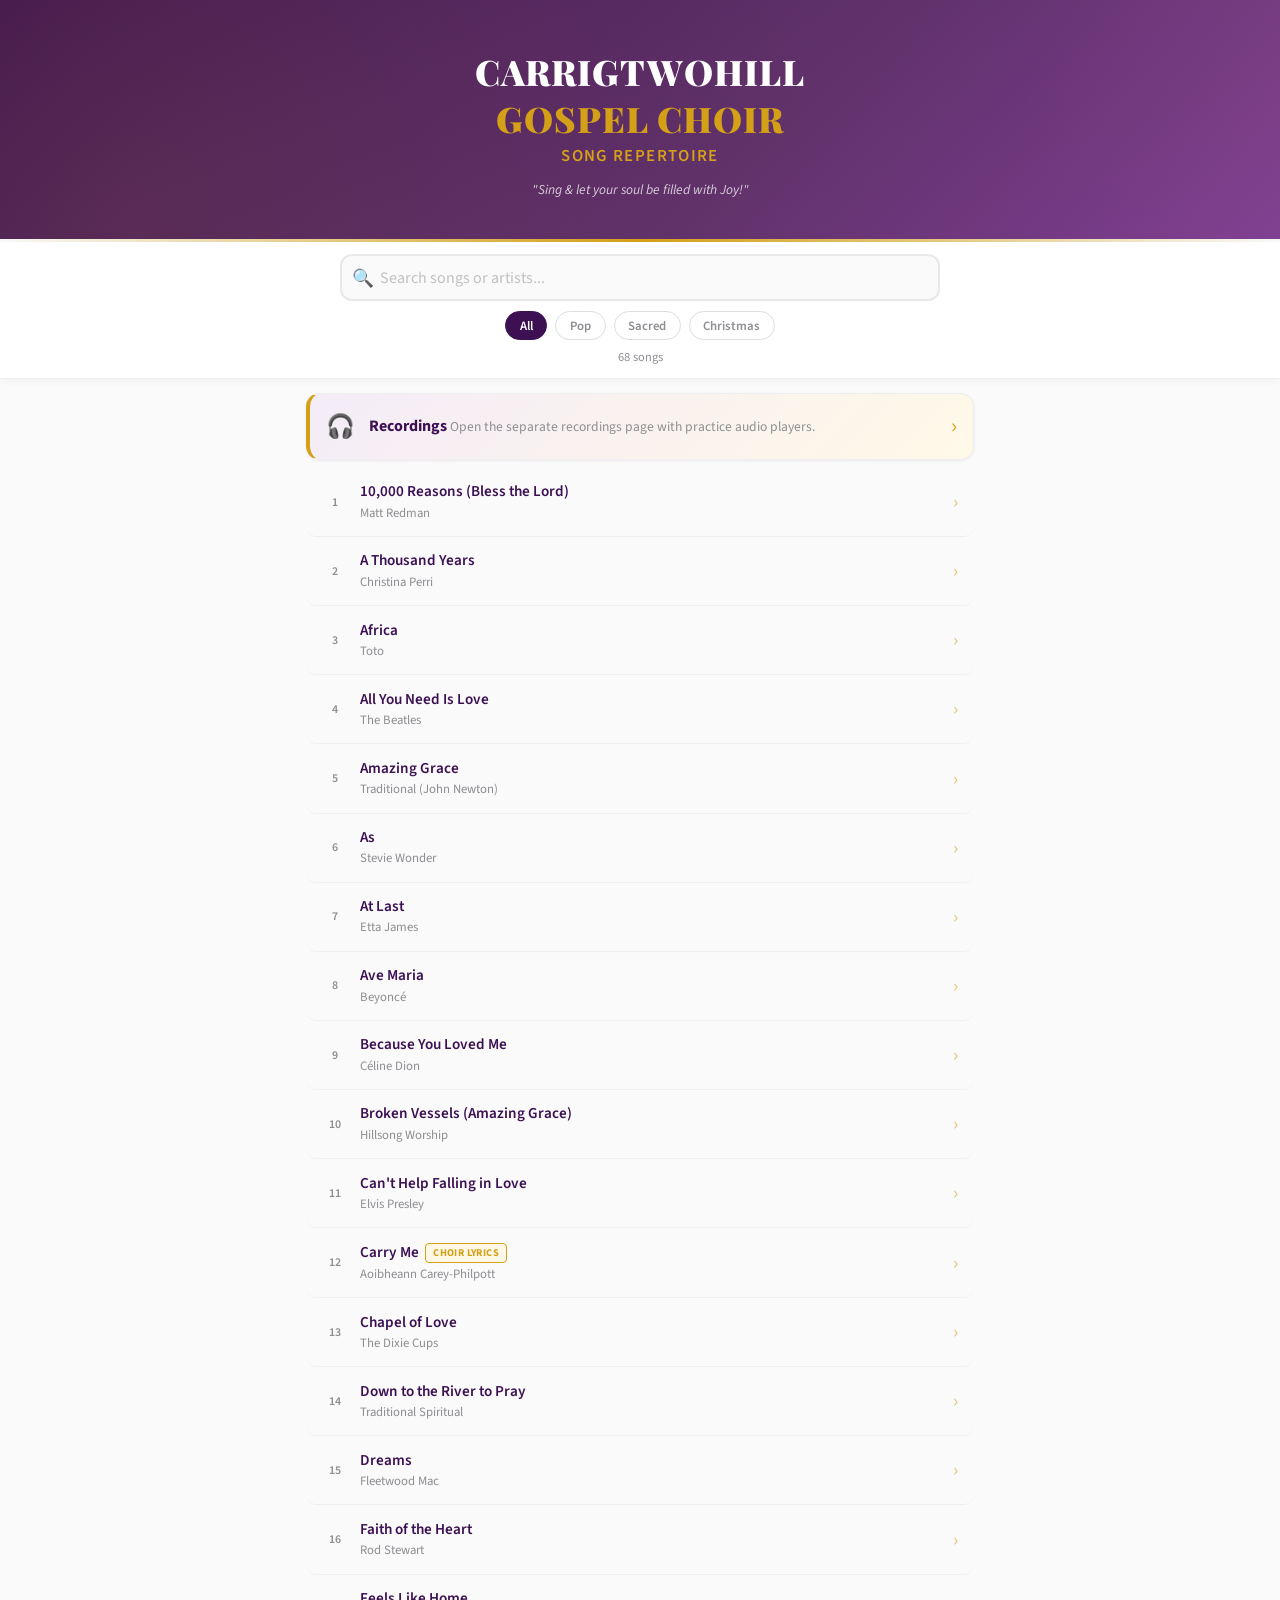
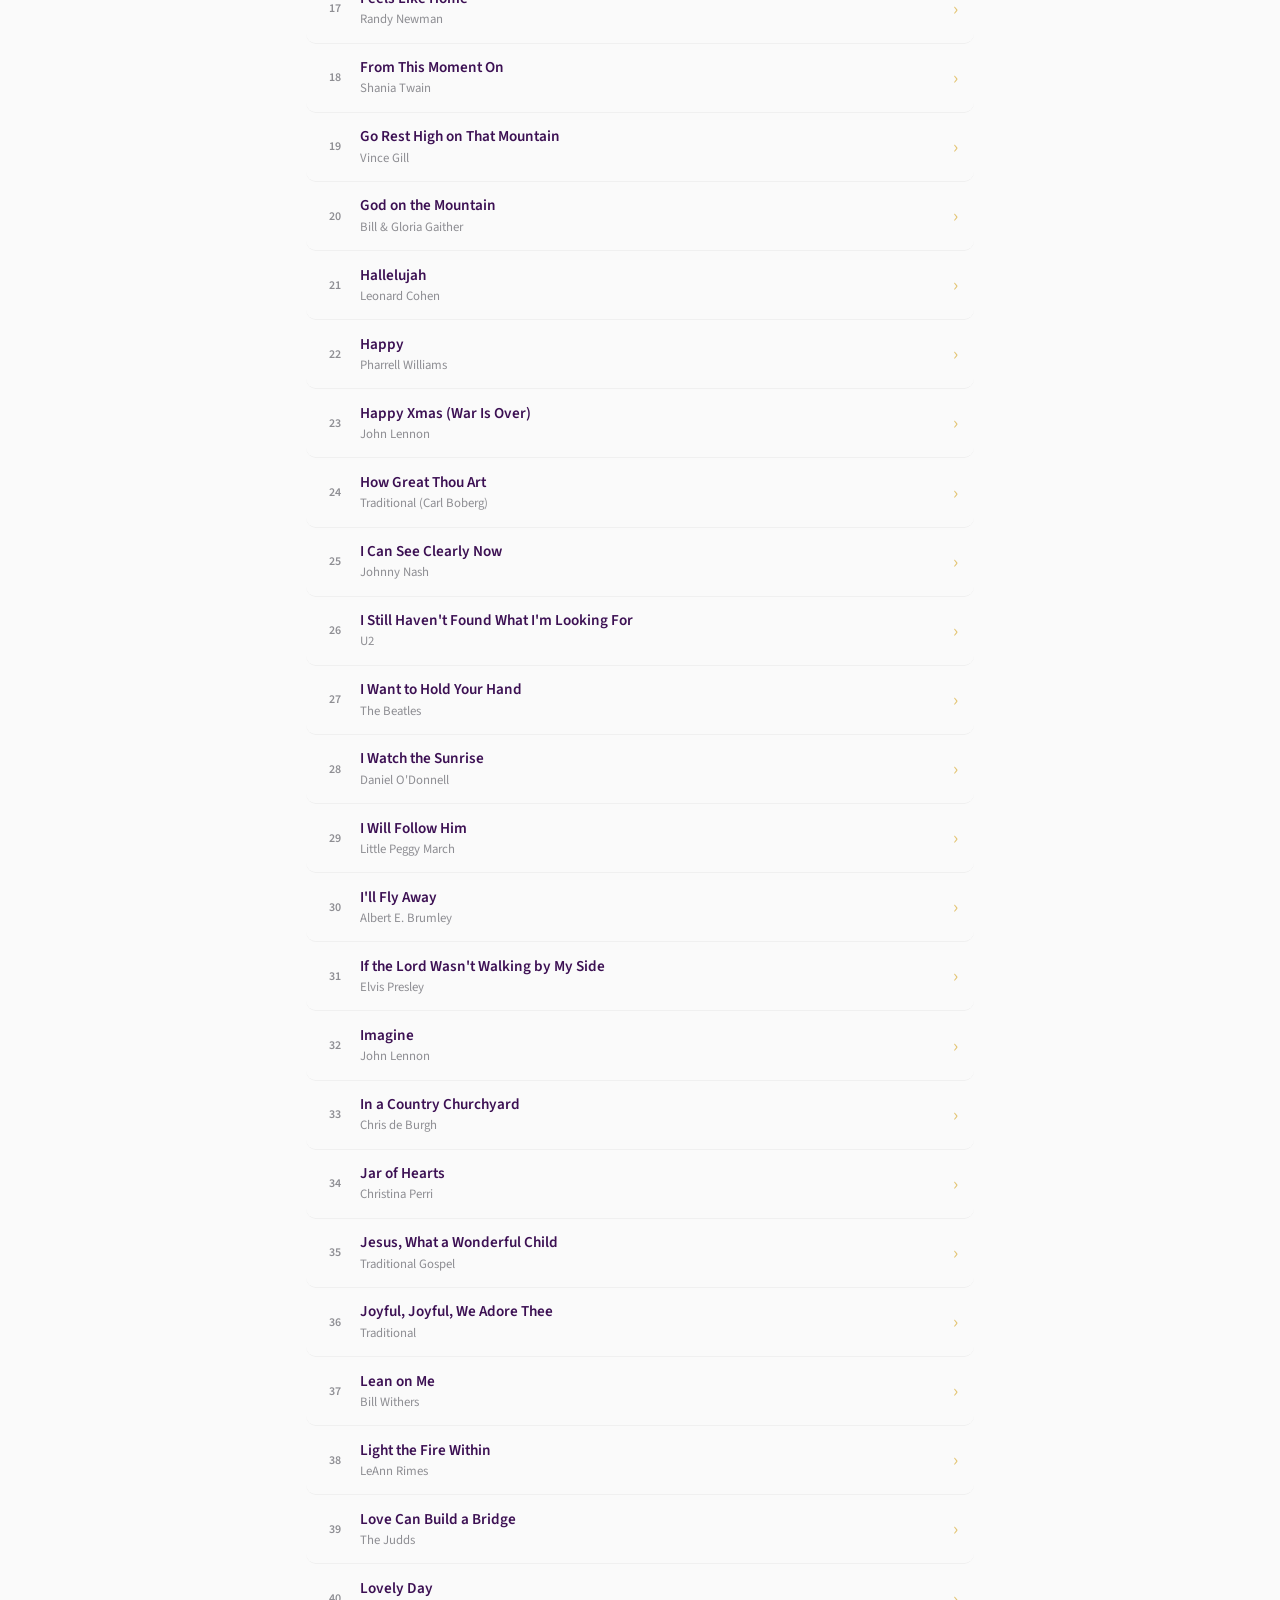
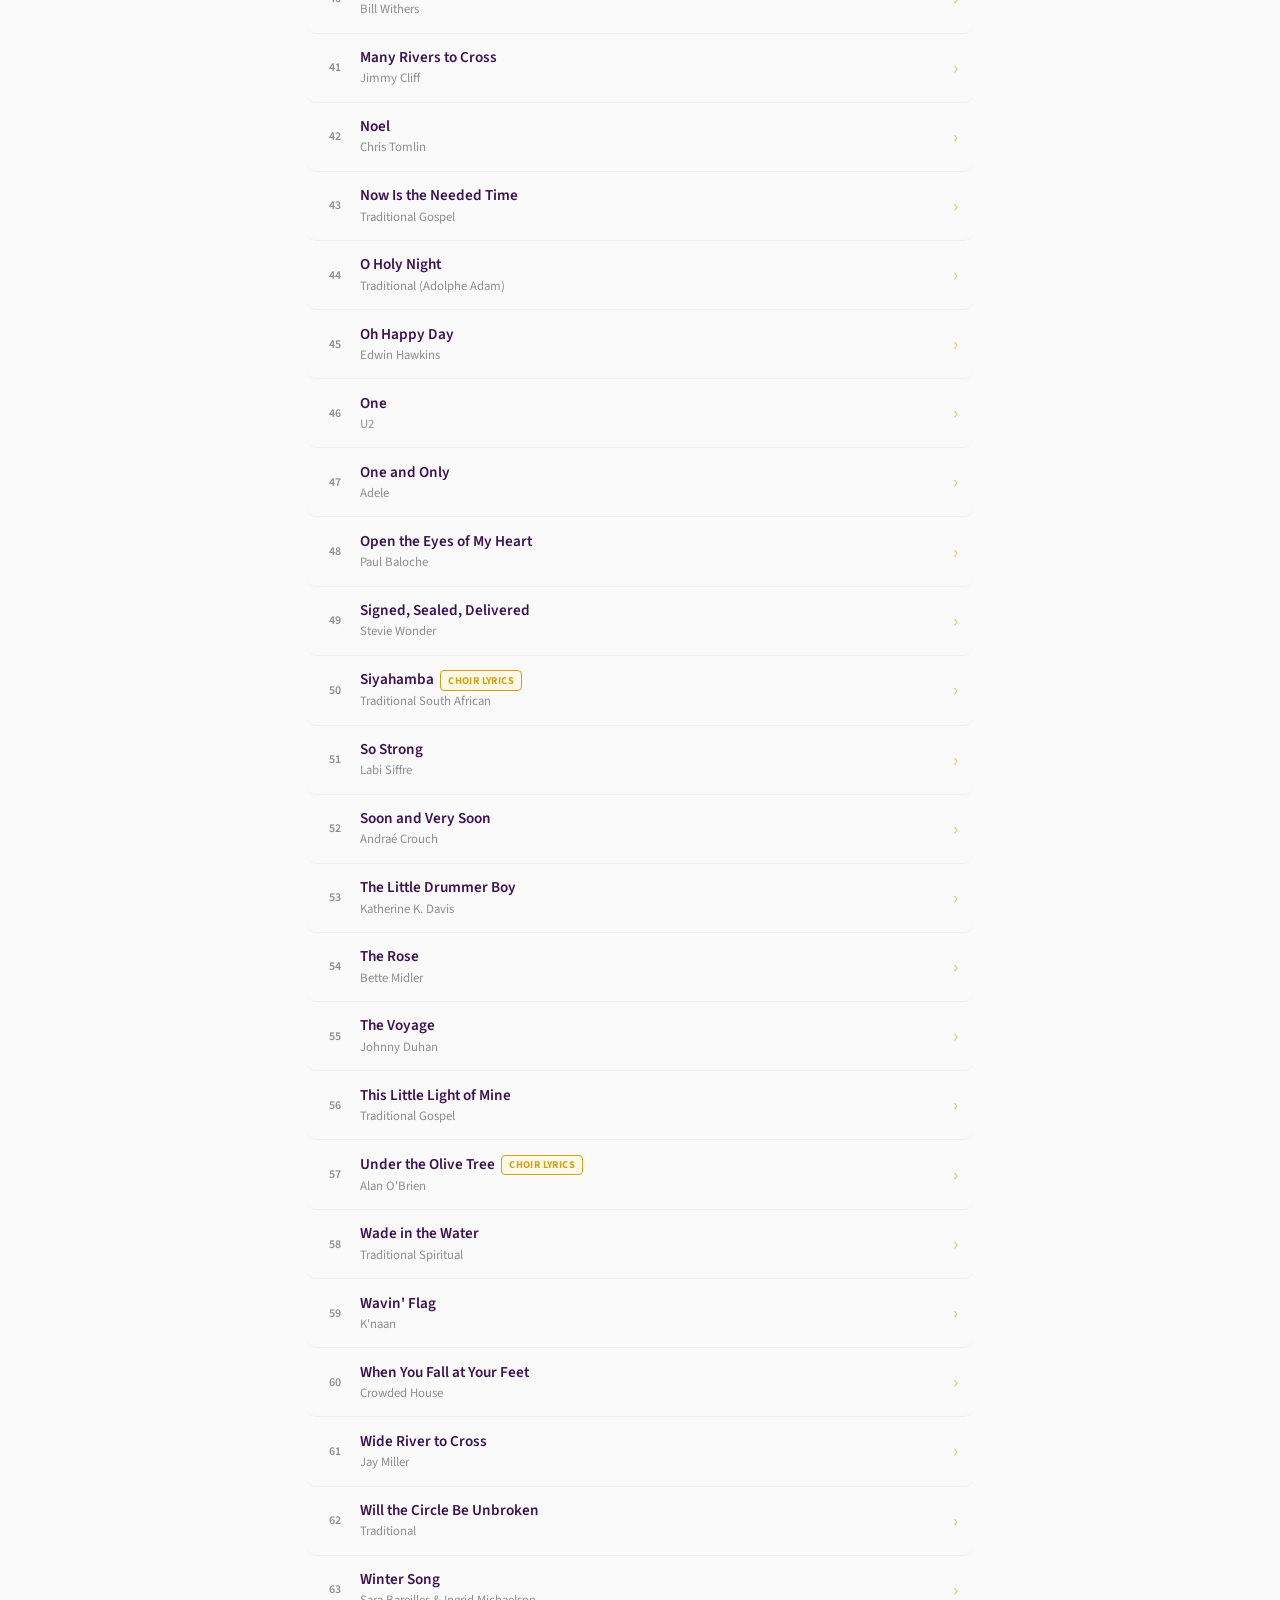
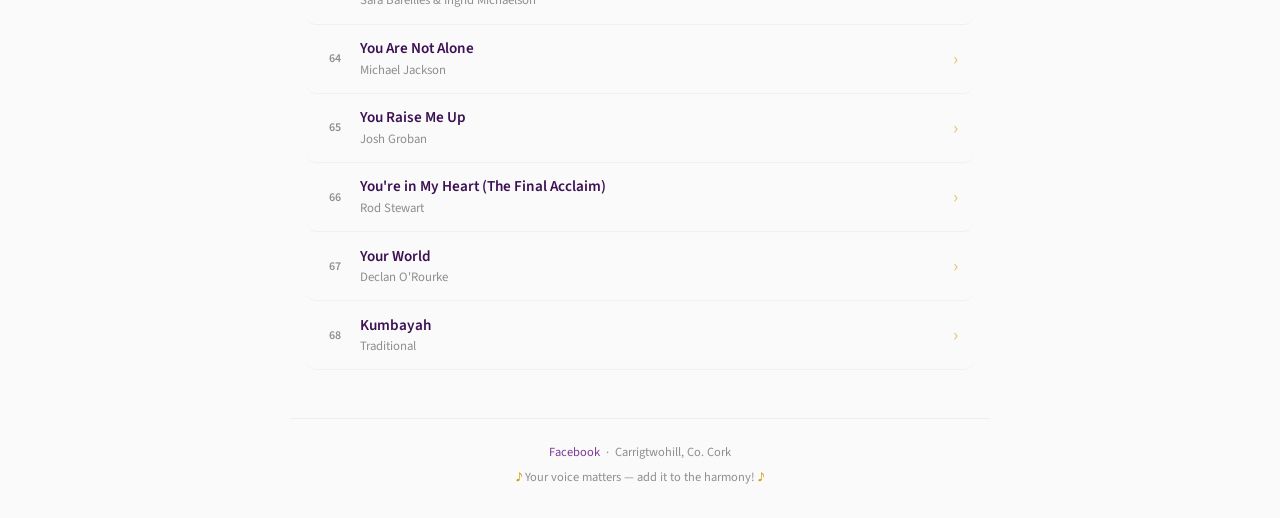
==== commit ea8ea743: "Separate recordings page from lyrics" ====
--- a/index.html
+++ b/index.html
@@ -7,7 +7,7 @@
     <meta name="apple-mobile-web-app-capable" content="yes">
     <meta name="apple-mobile-web-app-status-bar-style" content="black-translucent">
     <meta name="apple-mobile-web-app-title" content="CGC Songs">
-    <meta name="description" content="Carrigtwohill Gospel Choir — Song Repertoire, Lyrics & Recordings">
+    <meta name="description" content="Carrigtwohill Gospel Choir — Song Repertoire & Separate Recordings">
     <link rel="manifest" href="manifest.json">
     <link rel="apple-touch-icon" href="icon-192.png">
     <title>Carrigtwohill Gospel Choir — Repertoire</title>
@@ -159,61 +159,50 @@
             margin-top: 0.5rem;
         }
 
-
-        /* === RECORDINGS === */
-        .recordings-panel {
+        /* === FEATURE LINKS === */
+        .feature-links {
             max-width: 700px;
             margin: 0.85rem auto 0;
             padding: 0 1rem;
         }
-        .recordings-card {
-            background: var(--card-bg);
+        .feature-link {
+            display: flex;
+            align-items: center;
+            gap: 0.85rem;
+            background: linear-gradient(135deg, var(--purple-tint), var(--gold-tint));
             border: 1px solid #EEE;
-            border-radius: 16px;
+            border-left: 4px solid var(--gold);
+            border-radius: 14px;
             box-shadow: var(--shadow);
-            overflow: hidden;
-        }
-        .recordings-header {
-            background: linear-gradient(135deg, var(--purple-tint), var(--gold-tint));
-            border-bottom: 1px solid #EEE;
+            color: inherit;
             padding: 1rem;
-        }
-        .recordings-header h2 {
-            color: var(--purple-deep);
-            font-family: 'Playfair Display', Georgia, serif;
-            font-size: 1.35rem;
-            margin-bottom: 0.2rem;
-        }
-        .recordings-header p {
-            color: var(--text-muted);
-            font-size: 0.9rem;
-            line-height: 1.45;
-        }
-        .recordings-list {
-            display: grid;
-            gap: 0.8rem;
-            padding: 1rem;
-        }
-        .recording-item {
-            border: 1px solid #EFE7F3;
-            border-left: 4px solid var(--gold);
-            border-radius: 12px;
-            padding: 0.85rem;
-        }
-        .recording-title {
+            text-decoration: none;
+            transition: box-shadow 0.2s, transform 0.2s;
+        }
+        .feature-link:hover,
+        .feature-link:active {
+            box-shadow: var(--shadow-hover);
+            transform: translateY(-1px);
+        }
+        .feature-link-icon {
+            font-size: 1.45rem;
+            flex-shrink: 0;
+        }
+        .feature-link-title {
             color: var(--purple-deep);
             font-weight: 700;
+            line-height: 1.25;
+        }
+        .feature-link-text {
+            color: var(--text-muted);
+            font-size: 0.85rem;
             line-height: 1.35;
-            margin-bottom: 0.45rem;
-        }
-        .recording-meta {
-            color: var(--text-muted);
-            font-size: 0.78rem;
-            margin-bottom: 0.55rem;
-        }
-        .recording-item audio {
-            display: block;
-            width: 100%;
+            margin-top: 0.1rem;
+        }
+        .feature-link-arrow {
+            color: var(--gold);
+            font-size: 1.4rem;
+            margin-left: auto;
         }
 
         /* === SONG LIST === */
@@ -400,15 +389,16 @@
         📱 <strong>Add to Home Screen</strong> for quick access — works offline too!
     </div>
 
-    <section class="recordings-panel" aria-labelledby="recordingsHeading">
-        <div class="recordings-card">
-            <div class="recordings-header">
-                <h2 id="recordingsHeading">Recordings</h2>
-                <p>Practice recordings are hosted on Google Drive and play here with mobile-friendly HTML5 audio controls.</p>
-            </div>
-            <div class="recordings-list" id="recordingsList"></div>
-        </div>
-    </section>
+    <div class="feature-links">
+        <a class="feature-link" href="recordings.html">
+            <span class="feature-link-icon">🎧</span>
+            <span>
+                <span class="feature-link-title">Recordings</span>
+                <span class="feature-link-text">Open the separate recordings page with practice audio players.</span>
+            </span>
+            <span class="feature-link-arrow">›</span>
+        </a>
+    </div>
 
     <div class="song-list" id="songList"></div>
 
@@ -431,7 +421,7 @@
 
 <script>
 // === SONG DATA ===
-// status: "link" = external lyrics link, "local" = hosted on this site with lyrics and recordings, "none" = no lyrics available
+// status: "link" = external lyrics link, "local" = hosted lyrics on this site, "none" = no lyrics available
 const songs = [
     { title: "10,000 Reasons (Bless the Lord)", artist: "Matt Redman", url: "https://genius.com/Matt-redman-10000-reasons-bless-the-lord-lyrics", cat: "sacred", status: "link" },
     { title: "A Thousand Years", artist: "Christina Perri", url: "https://genius.com/Christina-perri-a-thousand-years-lyrics", cat: "pop", status: "link" },
@@ -503,85 +493,14 @@
     { title: "Kumbayah", artist: "Traditional", url: "https://genius.com/The-seekers-kumbaya-lyrics", cat: "sacred", status: "link" },
 ];
 
-// === RECORDING DATA ===
-// Paste Google Drive sharing links here. They are converted to playable audio URLs automatically.
-const recordings = [
-    { title: "Choir Recording 01", shareUrl: "https://drive.google.com/file/d/1DgLcvsOehNV3NxfKYT8eat42xJVWesvu/view?usp=sharing" },
-    { title: "Choir Recording 02", shareUrl: "https://drive.google.com/file/d/1pz2_VKu4laSfzlfeE2YyFYxIAyMG0Cpc/view?usp=sharing" },
-    { title: "Choir Recording 03", shareUrl: "https://drive.google.com/file/d/1ovQFa46Nnfd82JqyOt15EAu_l7Fvo5fk/view?usp=sharing" },
-    { title: "Choir Recording 04", shareUrl: "https://drive.google.com/file/d/1HCU8BALNhu0wmm-o9UX9poDbgng0hxf6/view?usp=sharing" },
-    { title: "Choir Recording 05", shareUrl: "https://drive.google.com/file/d/19abbLHNzk2cN6yrTuidwWlIkdAGn3e9i/view?usp=sharing" },
-    { title: "Choir Recording 06", shareUrl: "https://drive.google.com/file/d/1YW410TNo__BPUAIrP0ld_i7dDlEKojsG/view?usp=sharing" },
-    { title: "Choir Recording 07", shareUrl: "https://drive.google.com/file/d/1HhXjhugZg0-8rGqdpXYeLp_IU83alkUZ/view?usp=sharing" },
-    { title: "Choir Recording 08", shareUrl: "https://drive.google.com/file/d/1hMpe0OrRc51lGqxGQDElu7YjDFQC-fKP/view?usp=sharing" },
-    { title: "Choir Recording 09", shareUrl: "https://drive.google.com/file/d/1qcSLmXuVwvenMkEQbntbZ9m8EU2gaWNS/view?usp=sharing" },
-    { title: "Choir Recording 10", shareUrl: "https://drive.google.com/file/d/1kpStW20A9R71GLPsXaDpFwYsOdA8VRi8/view?usp=sharing" },
-    { title: "Choir Recording 11", shareUrl: "https://drive.google.com/file/d/1ljOuXZcsG6NSzN7oSz60IzpbnbMq-1w5/view?usp=sharing" },
-    { title: "Choir Recording 12", shareUrl: "https://drive.google.com/file/d/1KTM7fbPO8sovUiZU8Ey9BWyBPXd35ZHh/view?usp=sharing" },
-    { title: "Choir Recording 13", shareUrl: "https://drive.google.com/file/d/1Bfz_B_PQ1_v5ZgJ_Njq4OnvoC3ORDnTW/view?usp=sharing" },
-    { title: "Choir Recording 14", shareUrl: "https://drive.google.com/file/d/12ttOgvAHDqUCMWsNUTESP9wuBWJs42qt/view?usp=sharing" },
-    { title: "Choir Recording 15", shareUrl: "https://drive.google.com/file/d/1BHjyLL9f0MTa_7ZcQGQiyZL2kRzYQomO/view?usp=sharing" },
-];
 
 // === RENDER ===
 const songList = document.getElementById('songList');
 const searchInput = document.getElementById('search');
 const songCount = document.getElementById('songCount');
 const emptyState = document.getElementById('emptyState');
-const recordingsList = document.getElementById('recordingsList');
 const chips = document.querySelectorAll('.chip');
 let activeFilter = 'all';
-
-function escapeHtml(value) {
-    return String(value ?? '')
-        .replace(/&/g, '&amp;')
-        .replace(/</g, '&lt;')
-        .replace(/>/g, '&gt;')
-        .replace(/"/g, '&quot;')
-        .replace(/'/g, '&#39;');
-}
-
-function getGoogleDriveFileId(value) {
-    if (!value) return '';
-    const text = String(value);
-    const filePathMatch = text.match(/\/file\/d\/([^/]+)/);
-    if (filePathMatch) return filePathMatch[1];
-
-    try {
-        const url = new URL(text);
-        return url.searchParams.get('id') || '';
-    } catch {
-        return '';
-    }
-}
-
-function getPlayableAudioUrl(recording) {
-    const googleDriveFileId = recording.googleDriveFileId || getGoogleDriveFileId(recording.shareUrl || recording.url);
-    if (googleDriveFileId) {
-        return `https://drive.google.com/uc?export=download&id=${encodeURIComponent(googleDriveFileId)}`;
-    }
-
-    return recording.url || '';
-}
-
-function renderRecordings() {
-    recordingsList.innerHTML = recordings.map((recording, index) => {
-        const audioUrl = getPlayableAudioUrl(recording);
-        const typeAttr = recording.type ? ` type="${escapeHtml(recording.type)}"` : '';
-        const recordingNumber = String(index + 1).padStart(2, '0');
-
-        return `
-            <article class="recording-item">
-                <div class="recording-title">${escapeHtml(recording.title)}</div>
-                <div class="recording-meta">Recording ${recordingNumber} · Google Drive audio</div>
-                <audio controls preload="metadata" aria-label="Play ${escapeHtml(recording.title)}">
-                    <source src="${escapeHtml(audioUrl)}"${typeAttr}>
-                    Your browser does not support the HTML5 audio player.
-                </audio>
-            </article>
-        `;
-    }).join('');
-}
 
 function renderSongs() {
     songList.innerHTML = '';
@@ -613,7 +532,7 @@
 
         let badge = '';
         if (song.status === 'local') {
-            badge = '<span class="song-badge badge-local">Lyrics + recording</span>';
+            badge = '<span class="song-badge badge-local">Choir lyrics</span>';
         } else if (song.status === 'none') {
             badge = '<span class="song-badge badge-none">No lyrics yet</span>';
         }
@@ -686,7 +605,6 @@
     navigator.serviceWorker.register('sw.js').catch(() => {});
 }
 
-renderRecordings();
 renderSongs();
 </script>
 
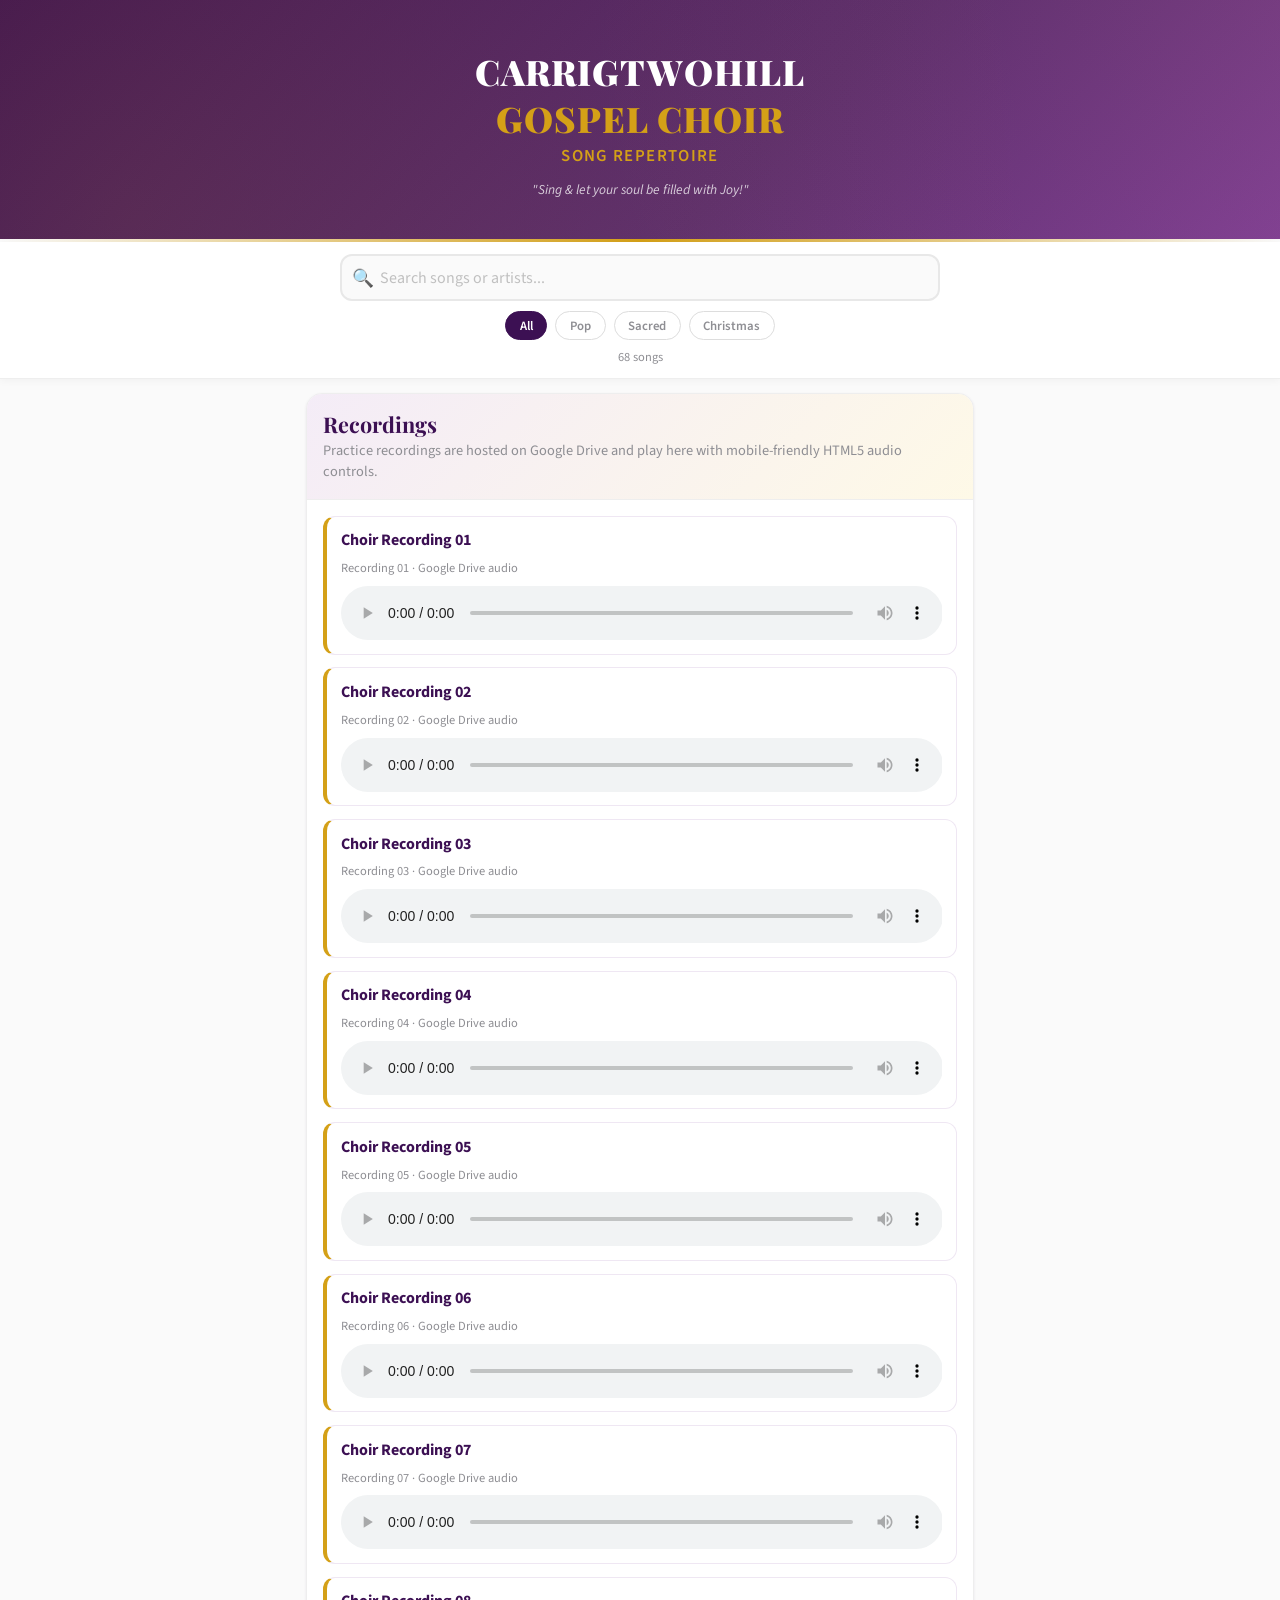
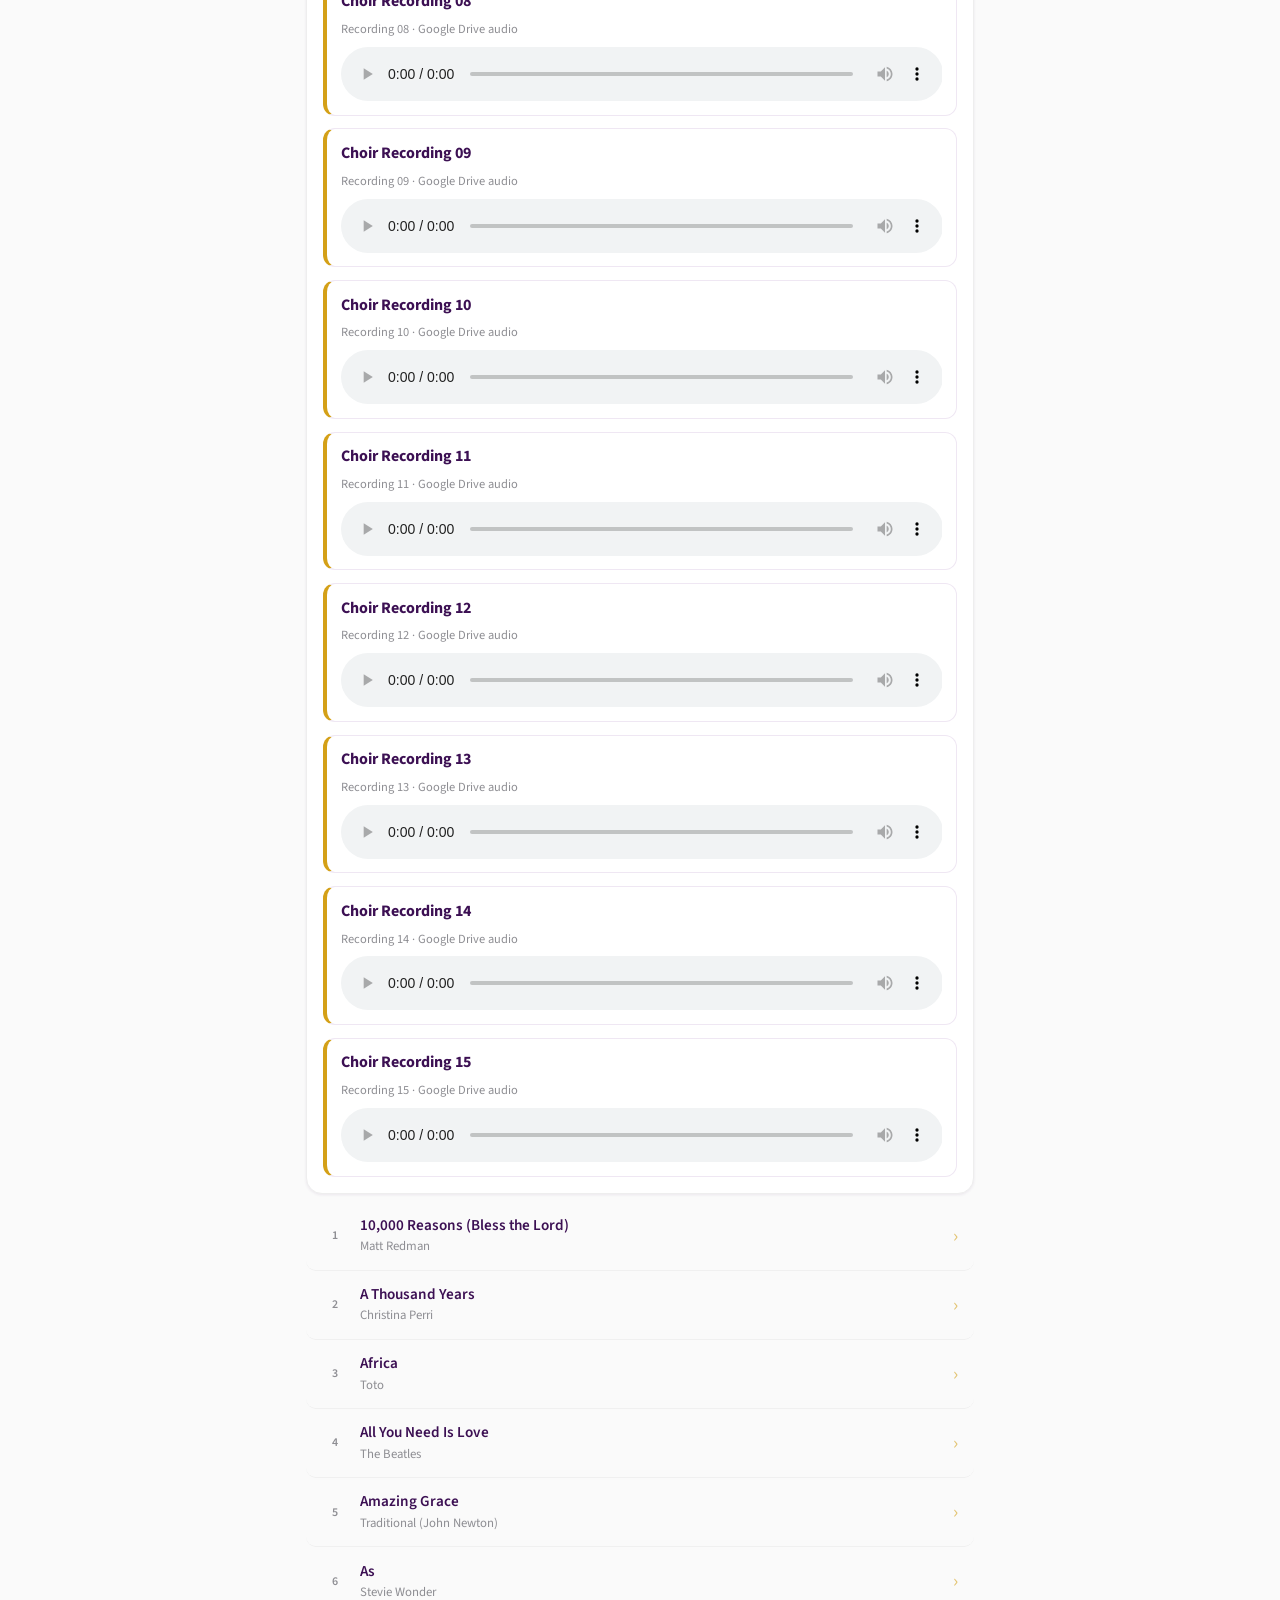
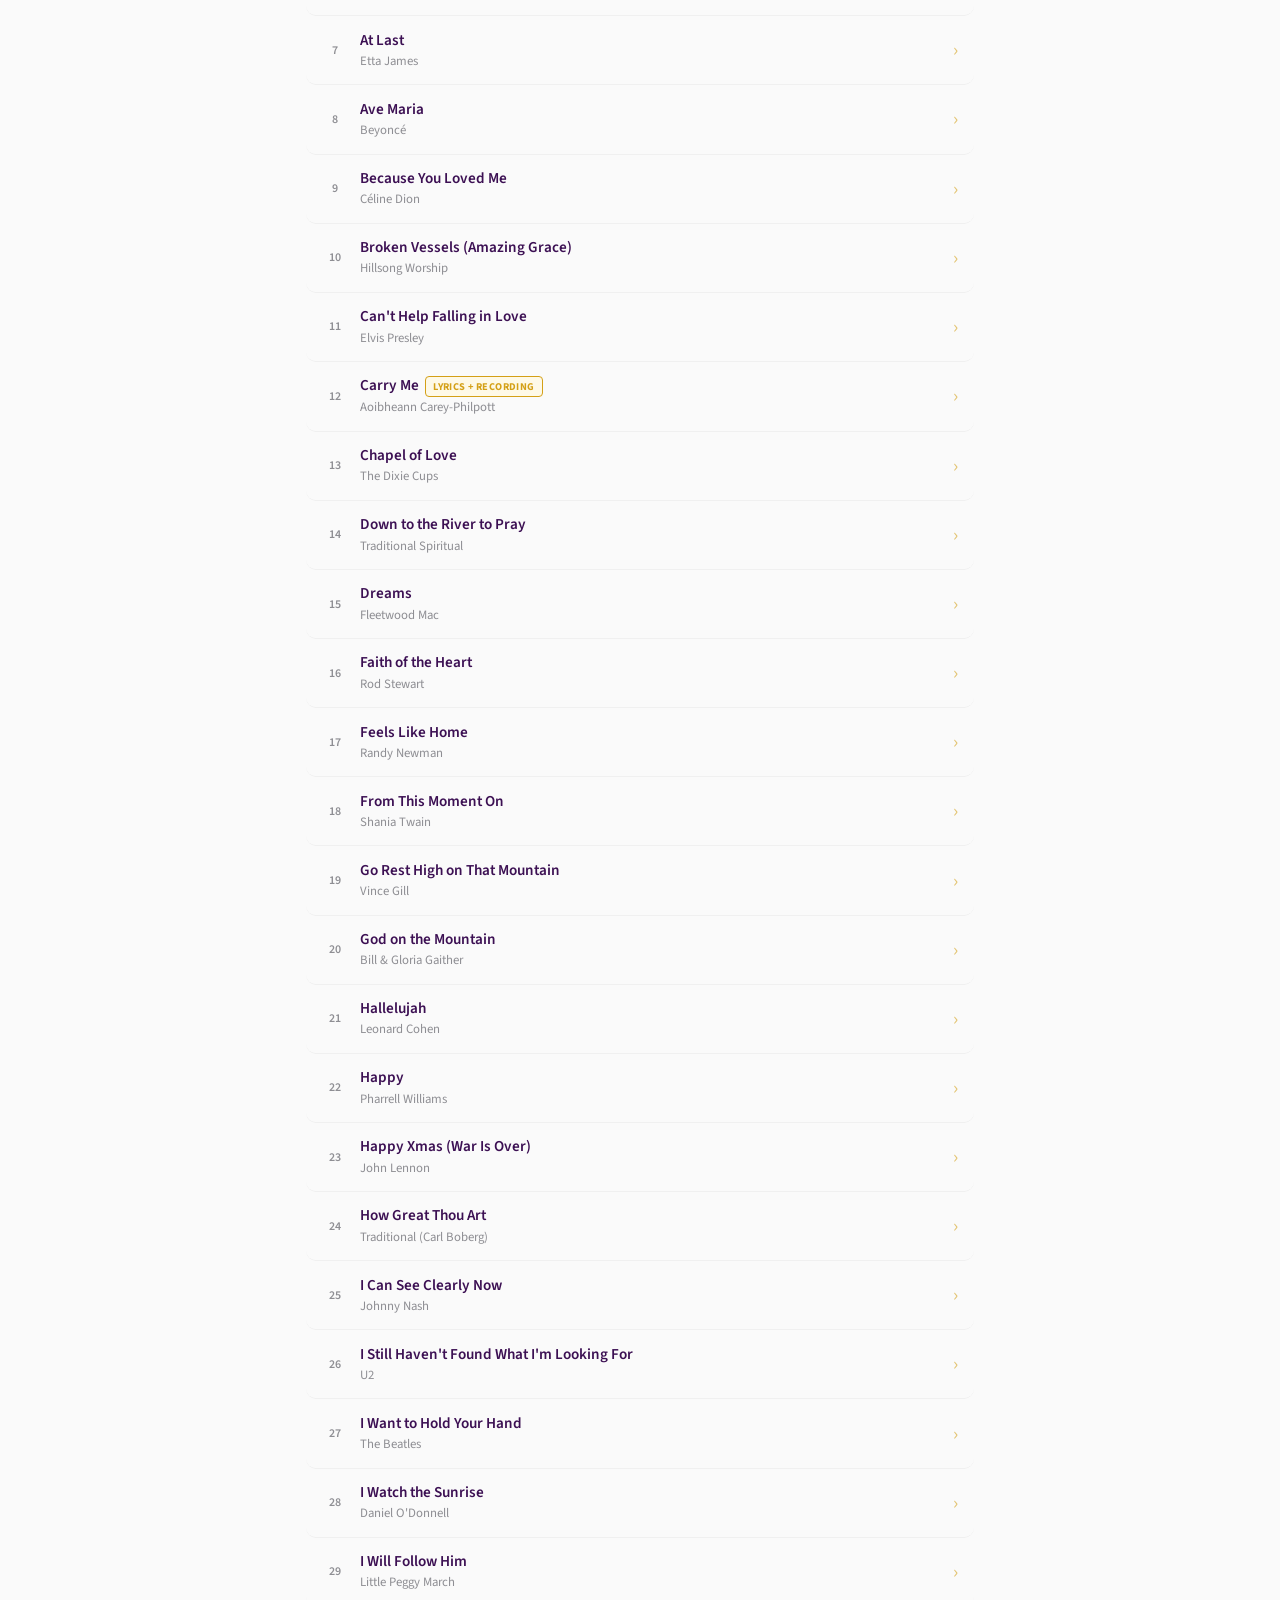
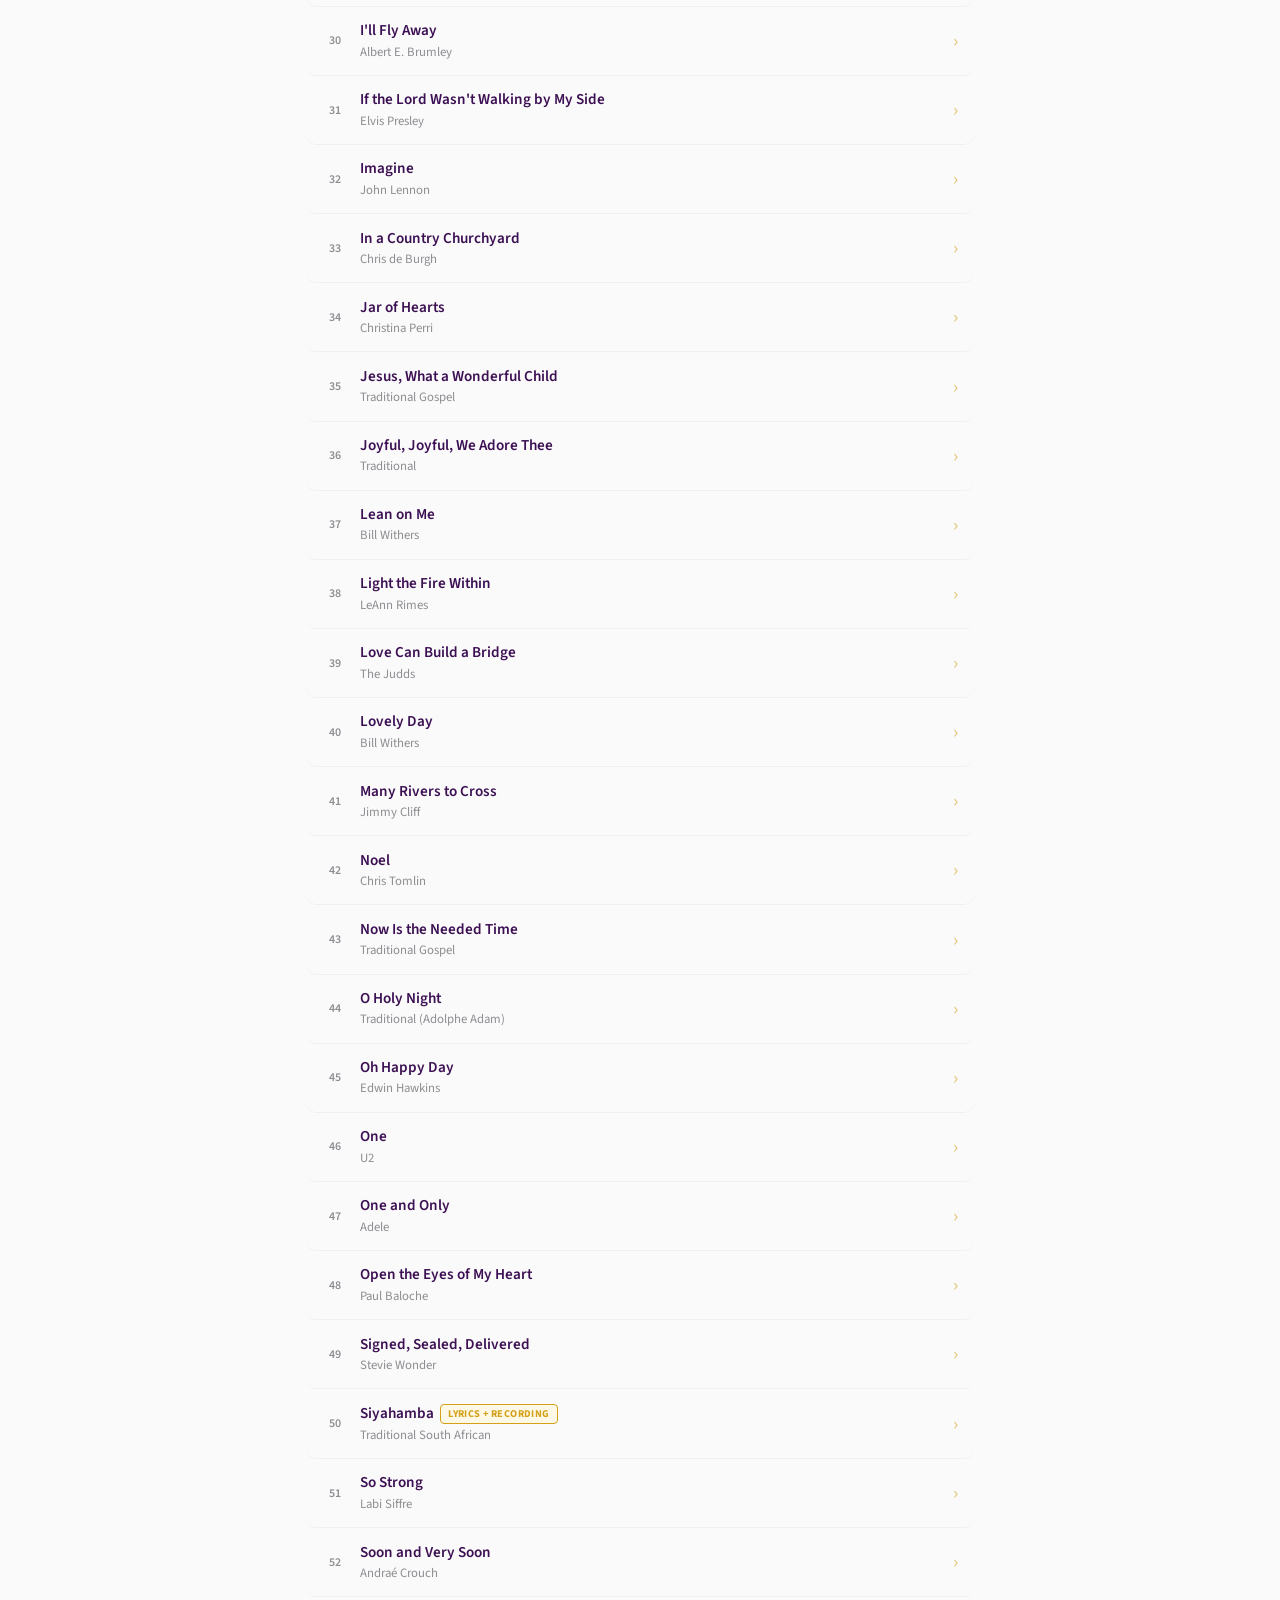
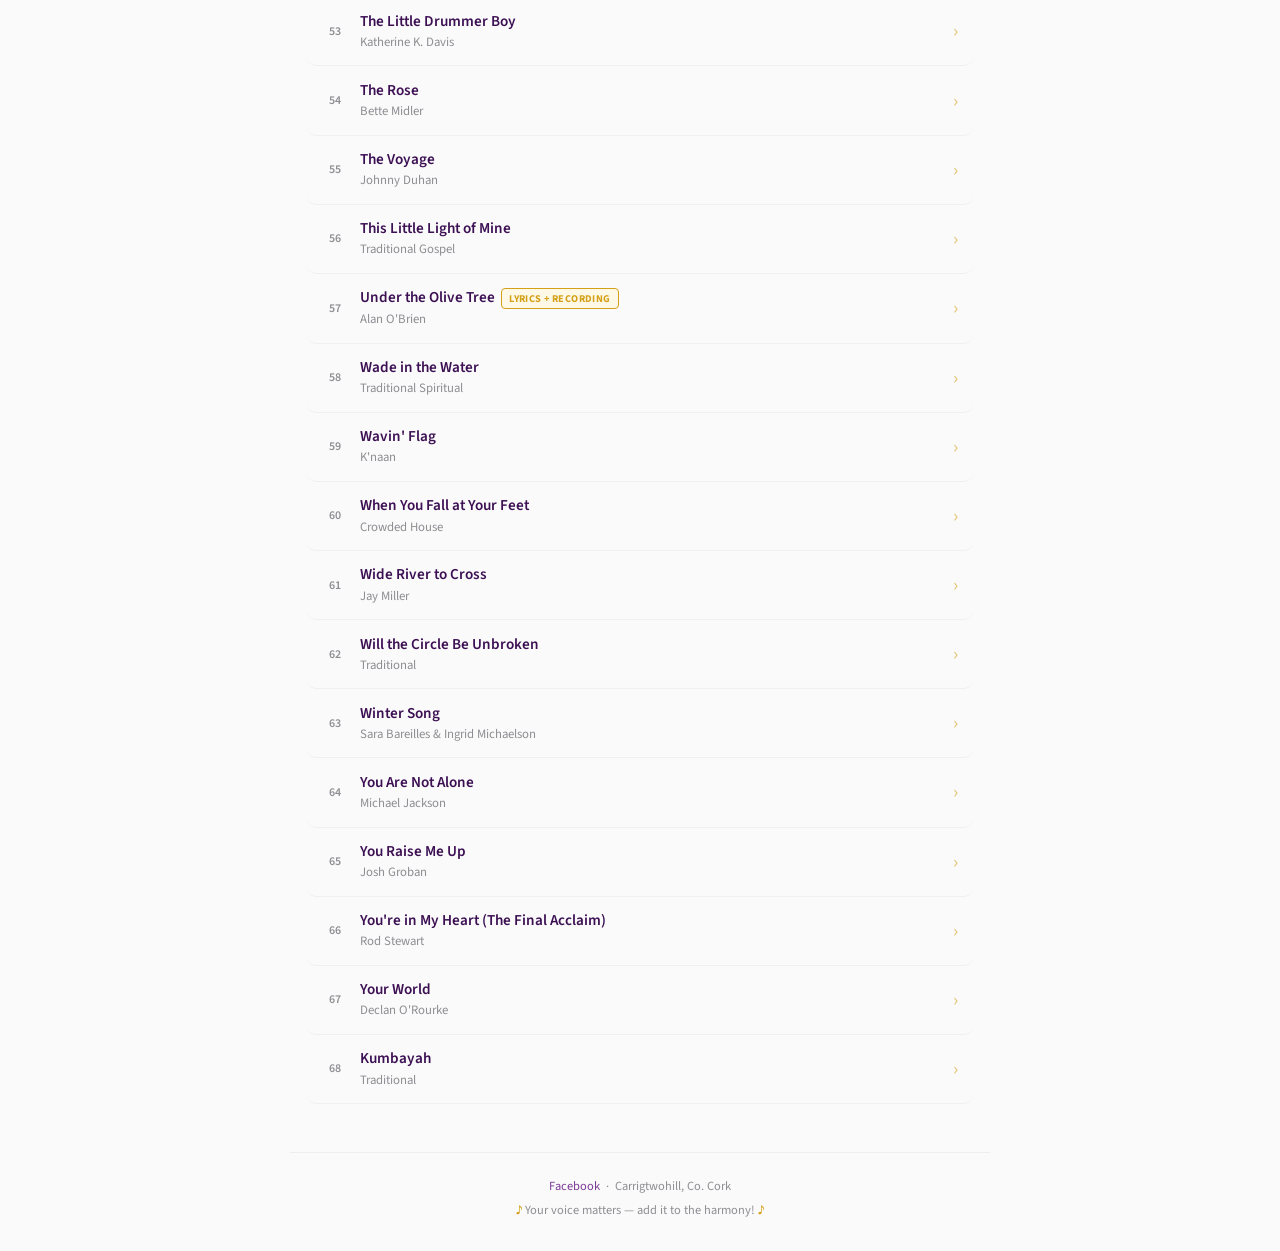
==== commit 914cf249: "Merge branch 'main' into codex/add-recordings-feature-for-choir-lyrics-9wu647" ====
--- a/index.html
+++ b/index.html
@@ -7,7 +7,7 @@
     <meta name="apple-mobile-web-app-capable" content="yes">
     <meta name="apple-mobile-web-app-status-bar-style" content="black-translucent">
     <meta name="apple-mobile-web-app-title" content="CGC Songs">
-    <meta name="description" content="Carrigtwohill Gospel Choir — Song Repertoire & Separate Recordings">
+    <meta name="description" content="Carrigtwohill Gospel Choir — Song Repertoire, Lyrics & Recordings">
     <link rel="manifest" href="manifest.json">
     <link rel="apple-touch-icon" href="icon-192.png">
     <title>Carrigtwohill Gospel Choir — Repertoire</title>
@@ -159,50 +159,61 @@
             margin-top: 0.5rem;
         }
 
-        /* === FEATURE LINKS === */
-        .feature-links {
+
+        /* === RECORDINGS === */
+        .recordings-panel {
             max-width: 700px;
             margin: 0.85rem auto 0;
             padding: 0 1rem;
         }
-        .feature-link {
-            display: flex;
-            align-items: center;
-            gap: 0.85rem;
+        .recordings-card {
+            background: var(--card-bg);
+            border: 1px solid #EEE;
+            border-radius: 16px;
+            box-shadow: var(--shadow);
+            overflow: hidden;
+        }
+        .recordings-header {
             background: linear-gradient(135deg, var(--purple-tint), var(--gold-tint));
-            border: 1px solid #EEE;
+            border-bottom: 1px solid #EEE;
+            padding: 1rem;
+        }
+        .recordings-header h2 {
+            color: var(--purple-deep);
+            font-family: 'Playfair Display', Georgia, serif;
+            font-size: 1.35rem;
+            margin-bottom: 0.2rem;
+        }
+        .recordings-header p {
+            color: var(--text-muted);
+            font-size: 0.9rem;
+            line-height: 1.45;
+        }
+        .recordings-list {
+            display: grid;
+            gap: 0.8rem;
+            padding: 1rem;
+        }
+        .recording-item {
+            border: 1px solid #EFE7F3;
             border-left: 4px solid var(--gold);
-            border-radius: 14px;
-            box-shadow: var(--shadow);
-            color: inherit;
-            padding: 1rem;
-            text-decoration: none;
-            transition: box-shadow 0.2s, transform 0.2s;
-        }
-        .feature-link:hover,
-        .feature-link:active {
-            box-shadow: var(--shadow-hover);
-            transform: translateY(-1px);
-        }
-        .feature-link-icon {
-            font-size: 1.45rem;
-            flex-shrink: 0;
-        }
-        .feature-link-title {
+            border-radius: 12px;
+            padding: 0.85rem;
+        }
+        .recording-title {
             color: var(--purple-deep);
             font-weight: 700;
-            line-height: 1.25;
-        }
-        .feature-link-text {
-            color: var(--text-muted);
-            font-size: 0.85rem;
             line-height: 1.35;
-            margin-top: 0.1rem;
-        }
-        .feature-link-arrow {
-            color: var(--gold);
-            font-size: 1.4rem;
-            margin-left: auto;
+            margin-bottom: 0.45rem;
+        }
+        .recording-meta {
+            color: var(--text-muted);
+            font-size: 0.78rem;
+            margin-bottom: 0.55rem;
+        }
+        .recording-item audio {
+            display: block;
+            width: 100%;
         }
 
         /* === SONG LIST === */
@@ -389,16 +400,15 @@
         📱 <strong>Add to Home Screen</strong> for quick access — works offline too!
     </div>
 
-    <div class="feature-links">
-        <a class="feature-link" href="recordings.html">
-            <span class="feature-link-icon">🎧</span>
-            <span>
-                <span class="feature-link-title">Recordings</span>
-                <span class="feature-link-text">Open the separate recordings page with practice audio players.</span>
-            </span>
-            <span class="feature-link-arrow">›</span>
-        </a>
-    </div>
+    <section class="recordings-panel" aria-labelledby="recordingsHeading">
+        <div class="recordings-card">
+            <div class="recordings-header">
+                <h2 id="recordingsHeading">Recordings</h2>
+                <p>Practice recordings are hosted on Google Drive and play here with mobile-friendly HTML5 audio controls.</p>
+            </div>
+            <div class="recordings-list" id="recordingsList"></div>
+        </div>
+    </section>
 
     <div class="song-list" id="songList"></div>
 
@@ -421,7 +431,7 @@
 
 <script>
 // === SONG DATA ===
-// status: "link" = external lyrics link, "local" = hosted lyrics on this site, "none" = no lyrics available
+// status: "link" = external lyrics link, "local" = hosted on this site with lyrics and recordings, "none" = no lyrics available
 const songs = [
     { title: "10,000 Reasons (Bless the Lord)", artist: "Matt Redman", url: "https://genius.com/Matt-redman-10000-reasons-bless-the-lord-lyrics", cat: "sacred", status: "link" },
     { title: "A Thousand Years", artist: "Christina Perri", url: "https://genius.com/Christina-perri-a-thousand-years-lyrics", cat: "pop", status: "link" },
@@ -493,14 +503,85 @@
     { title: "Kumbayah", artist: "Traditional", url: "https://genius.com/The-seekers-kumbaya-lyrics", cat: "sacred", status: "link" },
 ];
 
+// === RECORDING DATA ===
+// Paste Google Drive sharing links here. They are converted to playable audio URLs automatically.
+const recordings = [
+    { title: "Choir Recording 01", shareUrl: "https://drive.google.com/file/d/1DgLcvsOehNV3NxfKYT8eat42xJVWesvu/view?usp=sharing" },
+    { title: "Choir Recording 02", shareUrl: "https://drive.google.com/file/d/1pz2_VKu4laSfzlfeE2YyFYxIAyMG0Cpc/view?usp=sharing" },
+    { title: "Choir Recording 03", shareUrl: "https://drive.google.com/file/d/1ovQFa46Nnfd82JqyOt15EAu_l7Fvo5fk/view?usp=sharing" },
+    { title: "Choir Recording 04", shareUrl: "https://drive.google.com/file/d/1HCU8BALNhu0wmm-o9UX9poDbgng0hxf6/view?usp=sharing" },
+    { title: "Choir Recording 05", shareUrl: "https://drive.google.com/file/d/19abbLHNzk2cN6yrTuidwWlIkdAGn3e9i/view?usp=sharing" },
+    { title: "Choir Recording 06", shareUrl: "https://drive.google.com/file/d/1YW410TNo__BPUAIrP0ld_i7dDlEKojsG/view?usp=sharing" },
+    { title: "Choir Recording 07", shareUrl: "https://drive.google.com/file/d/1HhXjhugZg0-8rGqdpXYeLp_IU83alkUZ/view?usp=sharing" },
+    { title: "Choir Recording 08", shareUrl: "https://drive.google.com/file/d/1hMpe0OrRc51lGqxGQDElu7YjDFQC-fKP/view?usp=sharing" },
+    { title: "Choir Recording 09", shareUrl: "https://drive.google.com/file/d/1qcSLmXuVwvenMkEQbntbZ9m8EU2gaWNS/view?usp=sharing" },
+    { title: "Choir Recording 10", shareUrl: "https://drive.google.com/file/d/1kpStW20A9R71GLPsXaDpFwYsOdA8VRi8/view?usp=sharing" },
+    { title: "Choir Recording 11", shareUrl: "https://drive.google.com/file/d/1ljOuXZcsG6NSzN7oSz60IzpbnbMq-1w5/view?usp=sharing" },
+    { title: "Choir Recording 12", shareUrl: "https://drive.google.com/file/d/1KTM7fbPO8sovUiZU8Ey9BWyBPXd35ZHh/view?usp=sharing" },
+    { title: "Choir Recording 13", shareUrl: "https://drive.google.com/file/d/1Bfz_B_PQ1_v5ZgJ_Njq4OnvoC3ORDnTW/view?usp=sharing" },
+    { title: "Choir Recording 14", shareUrl: "https://drive.google.com/file/d/12ttOgvAHDqUCMWsNUTESP9wuBWJs42qt/view?usp=sharing" },
+    { title: "Choir Recording 15", shareUrl: "https://drive.google.com/file/d/1BHjyLL9f0MTa_7ZcQGQiyZL2kRzYQomO/view?usp=sharing" },
+];
 
 // === RENDER ===
 const songList = document.getElementById('songList');
 const searchInput = document.getElementById('search');
 const songCount = document.getElementById('songCount');
 const emptyState = document.getElementById('emptyState');
+const recordingsList = document.getElementById('recordingsList');
 const chips = document.querySelectorAll('.chip');
 let activeFilter = 'all';
+
+function escapeHtml(value) {
+    return String(value ?? '')
+        .replace(/&/g, '&amp;')
+        .replace(/</g, '&lt;')
+        .replace(/>/g, '&gt;')
+        .replace(/"/g, '&quot;')
+        .replace(/'/g, '&#39;');
+}
+
+function getGoogleDriveFileId(value) {
+    if (!value) return '';
+    const text = String(value);
+    const filePathMatch = text.match(/\/file\/d\/([^/]+)/);
+    if (filePathMatch) return filePathMatch[1];
+
+    try {
+        const url = new URL(text);
+        return url.searchParams.get('id') || '';
+    } catch {
+        return '';
+    }
+}
+
+function getPlayableAudioUrl(recording) {
+    const googleDriveFileId = recording.googleDriveFileId || getGoogleDriveFileId(recording.shareUrl || recording.url);
+    if (googleDriveFileId) {
+        return `https://drive.google.com/uc?export=download&id=${encodeURIComponent(googleDriveFileId)}`;
+    }
+
+    return recording.url || '';
+}
+
+function renderRecordings() {
+    recordingsList.innerHTML = recordings.map((recording, index) => {
+        const audioUrl = getPlayableAudioUrl(recording);
+        const typeAttr = recording.type ? ` type="${escapeHtml(recording.type)}"` : '';
+        const recordingNumber = String(index + 1).padStart(2, '0');
+
+        return `
+            <article class="recording-item">
+                <div class="recording-title">${escapeHtml(recording.title)}</div>
+                <div class="recording-meta">Recording ${recordingNumber} · Google Drive audio</div>
+                <audio controls preload="metadata" aria-label="Play ${escapeHtml(recording.title)}">
+                    <source src="${escapeHtml(audioUrl)}"${typeAttr}>
+                    Your browser does not support the HTML5 audio player.
+                </audio>
+            </article>
+        `;
+    }).join('');
+}
 
 function renderSongs() {
     songList.innerHTML = '';
@@ -532,7 +613,7 @@
 
         let badge = '';
         if (song.status === 'local') {
-            badge = '<span class="song-badge badge-local">Choir lyrics</span>';
+            badge = '<span class="song-badge badge-local">Lyrics + recording</span>';
         } else if (song.status === 'none') {
             badge = '<span class="song-badge badge-none">No lyrics yet</span>';
         }
@@ -605,6 +686,7 @@
     navigator.serviceWorker.register('sw.js').catch(() => {});
 }
 
+renderRecordings();
 renderSongs();
 </script>
 
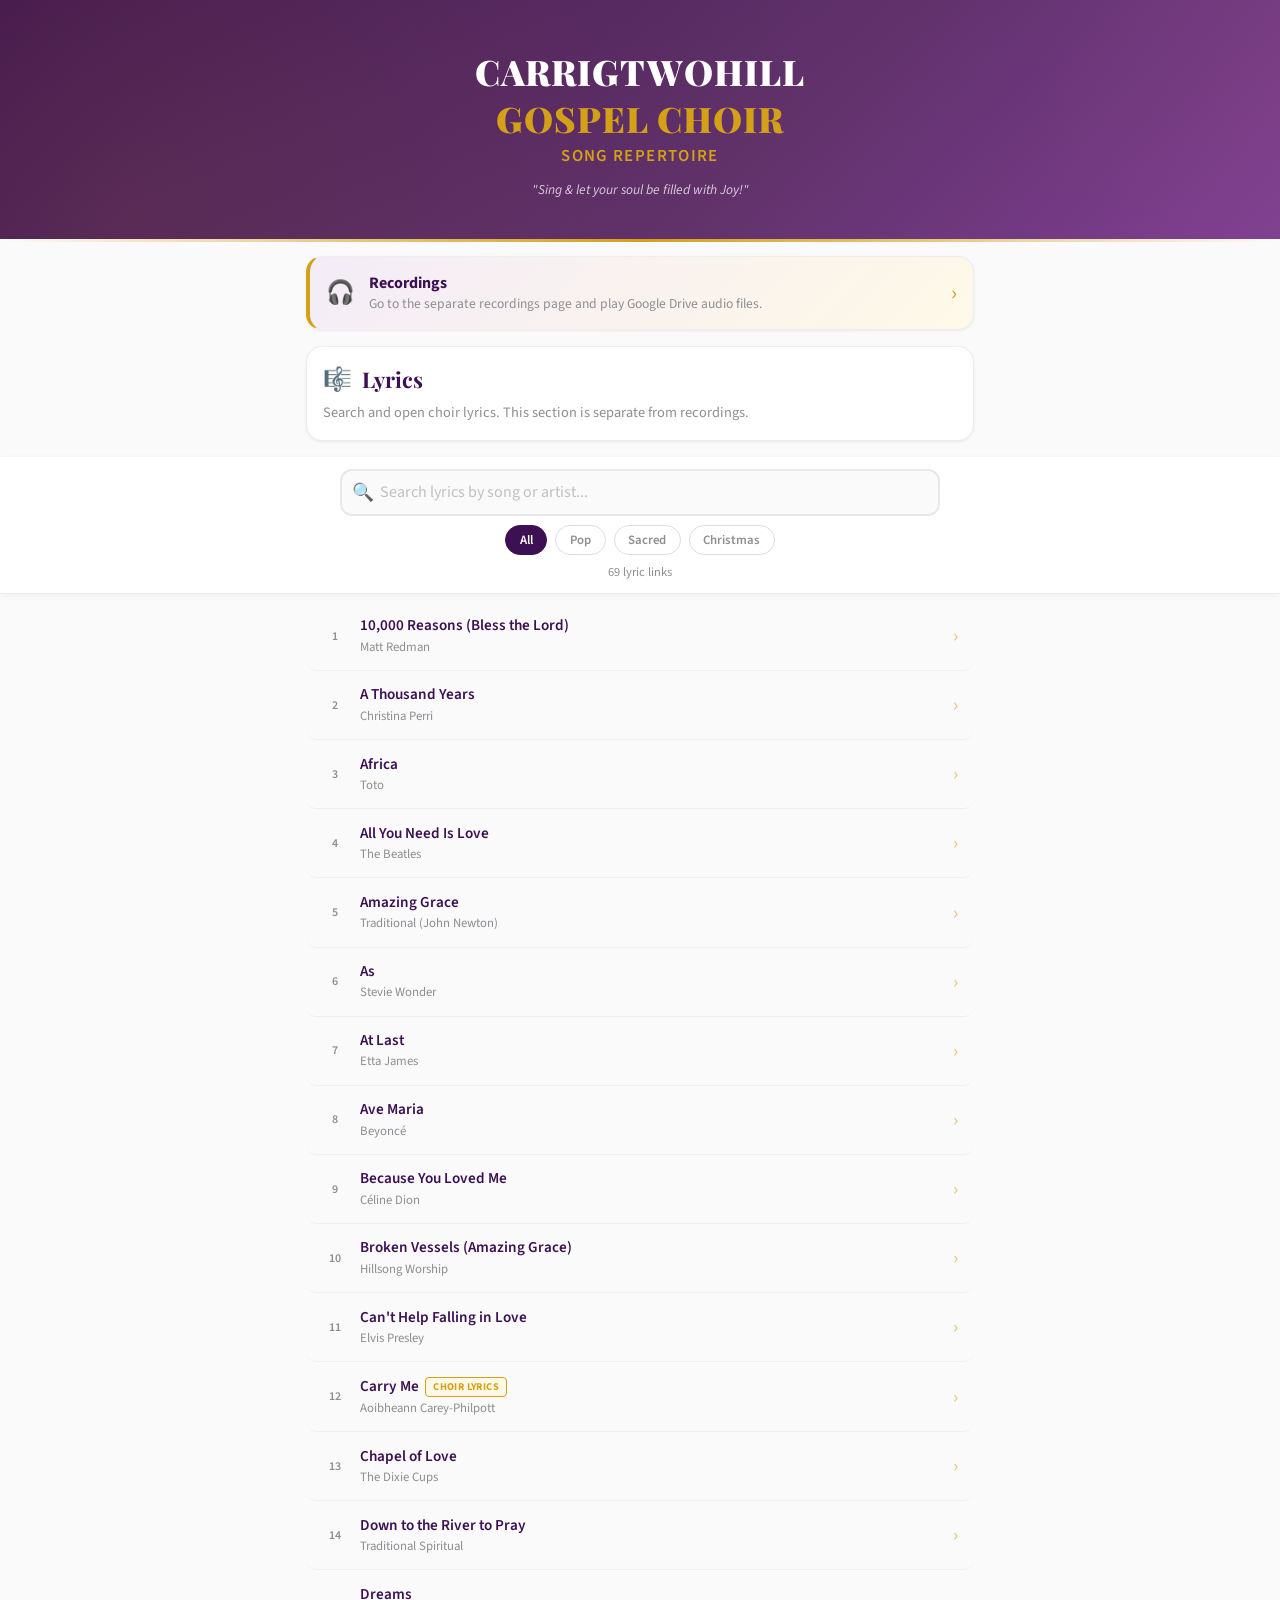
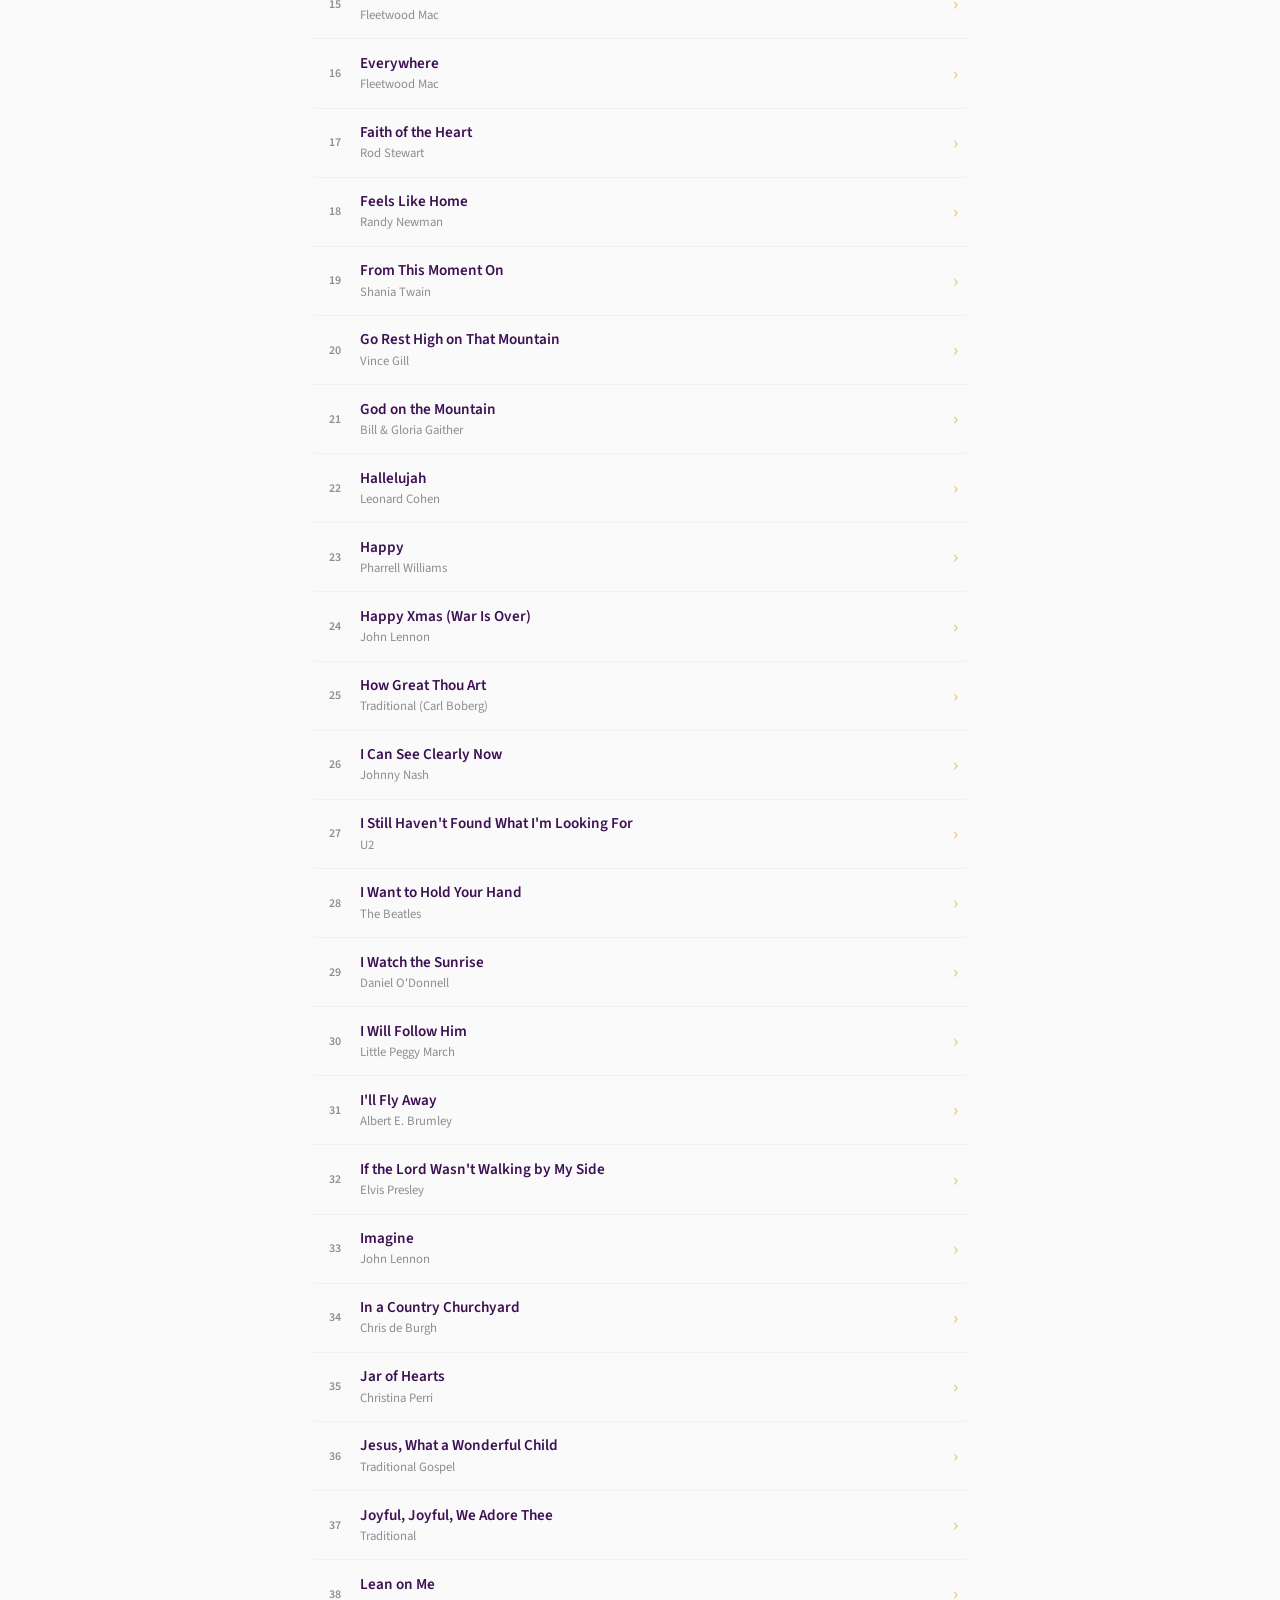
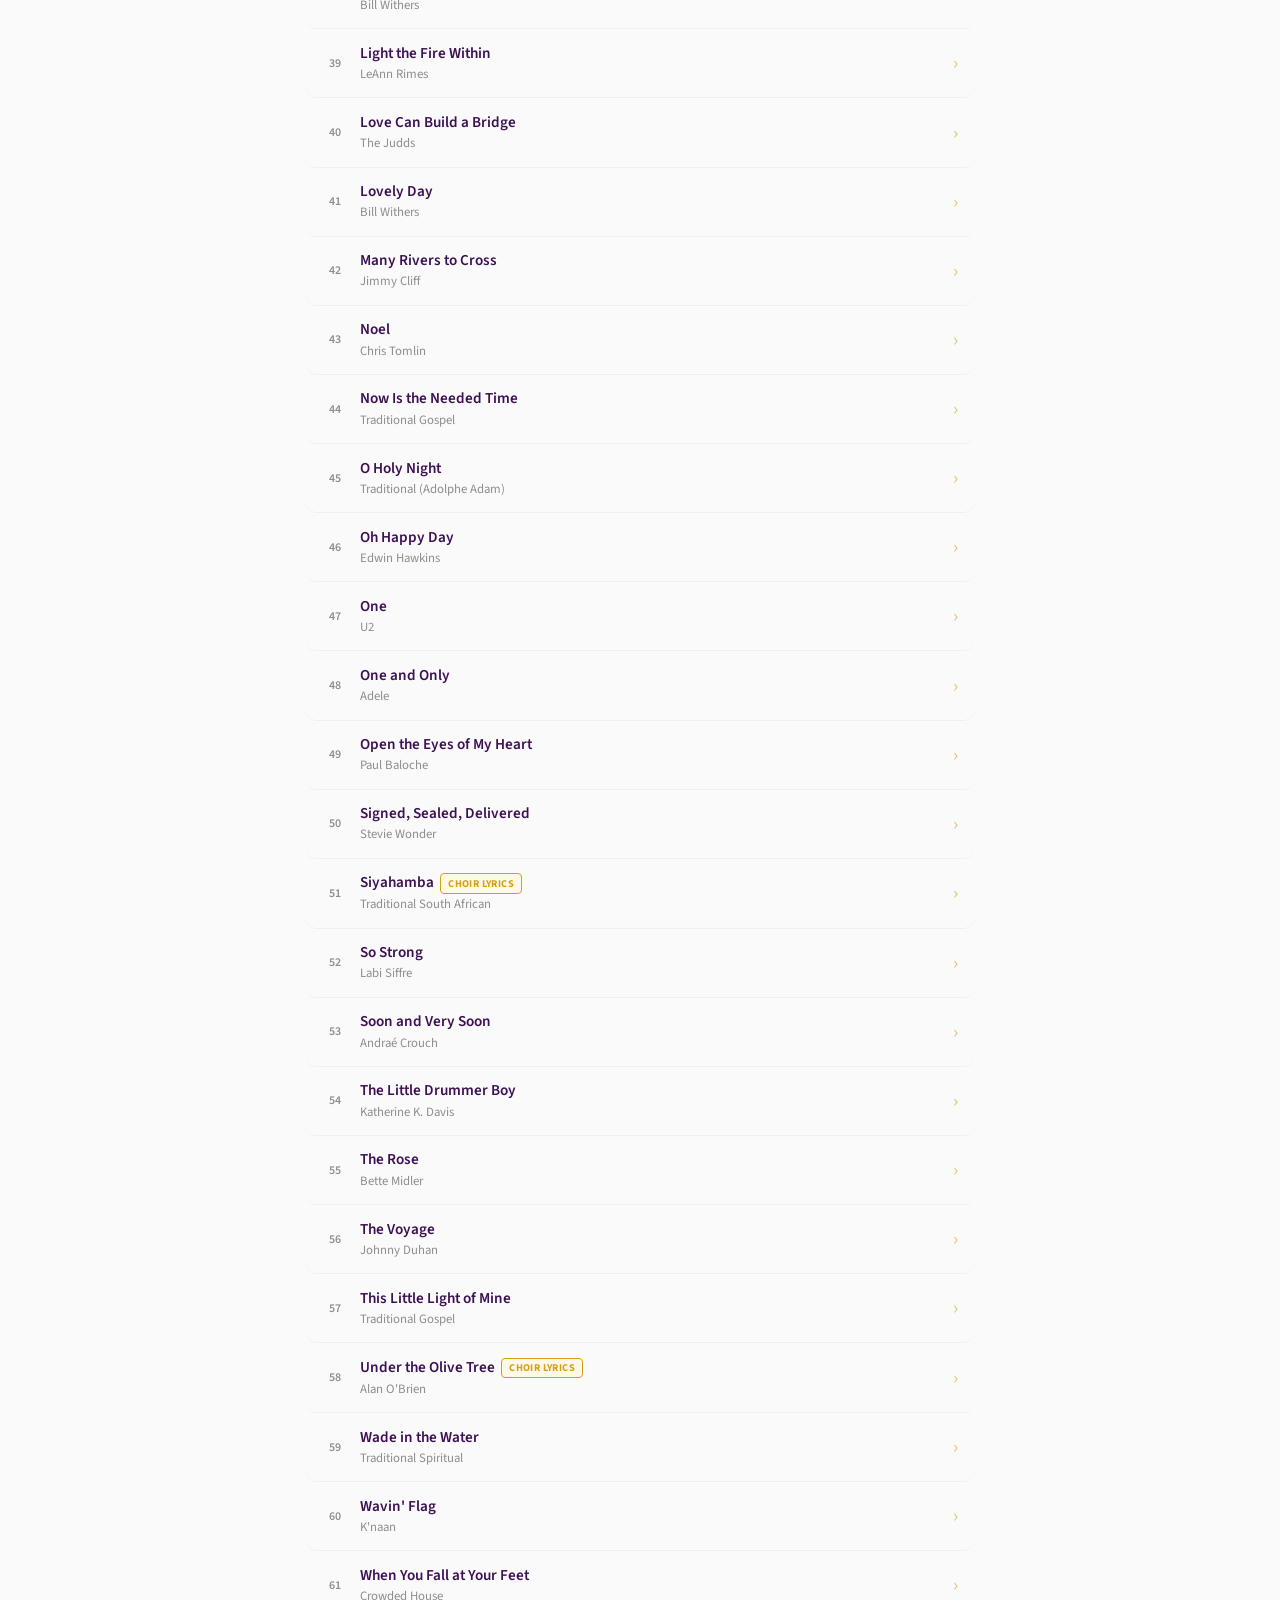
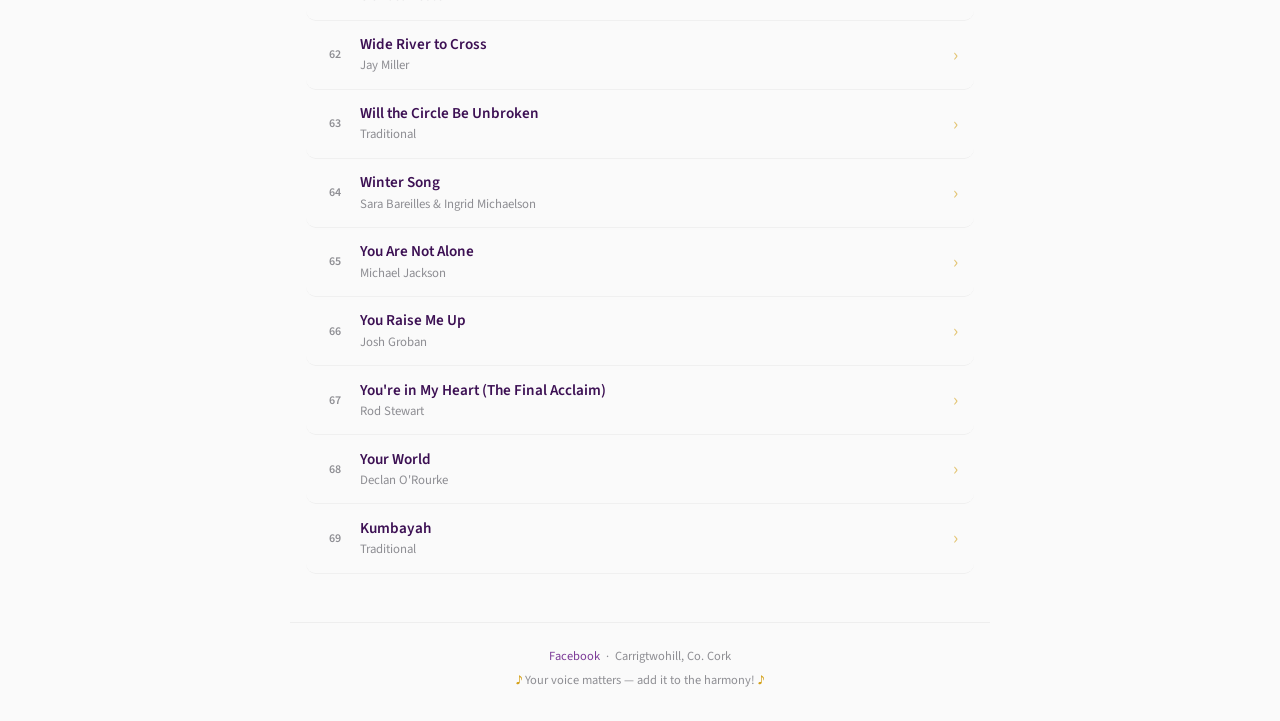
==== commit b2ec36b9: "Clarify lyrics and recordings sections" ====
--- a/index.html
+++ b/index.html
@@ -7,7 +7,7 @@
     <meta name="apple-mobile-web-app-capable" content="yes">
     <meta name="apple-mobile-web-app-status-bar-style" content="black-translucent">
     <meta name="apple-mobile-web-app-title" content="CGC Songs">
-    <meta name="description" content="Carrigtwohill Gospel Choir — Song Repertoire, Lyrics & Recordings">
+    <meta name="description" content="Carrigtwohill Gospel Choir — Song Repertoire & Separate Recordings">
     <link rel="manifest" href="manifest.json">
     <link rel="apple-touch-icon" href="icon-192.png">
     <title>Carrigtwohill Gospel Choir — Repertoire</title>
@@ -159,61 +159,77 @@
             margin-top: 0.5rem;
         }
 
-
-        /* === RECORDINGS === */
-        .recordings-panel {
+        /* === HOME SECTIONS === */
+        .home-sections {
             max-width: 700px;
             margin: 0.85rem auto 0;
             padding: 0 1rem;
         }
-        .recordings-card {
+        .section-card {
             background: var(--card-bg);
             border: 1px solid #EEE;
             border-radius: 16px;
             box-shadow: var(--shadow);
+            margin-bottom: 1rem;
             overflow: hidden;
         }
-        .recordings-header {
+        .section-card.recordings-card {
             background: linear-gradient(135deg, var(--purple-tint), var(--gold-tint));
-            border-bottom: 1px solid #EEE;
-            padding: 1rem;
-        }
-        .recordings-header h2 {
+            border-left: 4px solid var(--gold);
+        }
+        .section-heading {
+            display: flex;
+            align-items: center;
+            gap: 0.65rem;
+            padding: 1rem 1rem 0.45rem;
+        }
+        .section-heading h2 {
             color: var(--purple-deep);
             font-family: 'Playfair Display', Georgia, serif;
             font-size: 1.35rem;
-            margin-bottom: 0.2rem;
-        }
-        .recordings-header p {
+            line-height: 1.15;
+        }
+        .section-icon {
+            font-size: 1.45rem;
+            flex-shrink: 0;
+        }
+        .section-description {
             color: var(--text-muted);
             font-size: 0.9rem;
             line-height: 1.45;
-        }
-        .recordings-list {
-            display: grid;
-            gap: 0.8rem;
+            padding: 0 1rem 1rem;
+        }
+        .section-button {
+            display: flex;
+            align-items: center;
+            gap: 0.85rem;
+            color: inherit;
             padding: 1rem;
-        }
-        .recording-item {
-            border: 1px solid #EFE7F3;
-            border-left: 4px solid var(--gold);
-            border-radius: 12px;
-            padding: 0.85rem;
-        }
-        .recording-title {
+            text-decoration: none;
+            transition: background 0.2s, transform 0.2s;
+        }
+        .section-button:hover,
+        .section-button:active {
+            background: rgba(255,255,255,0.55);
+            transform: translateY(-1px);
+        }
+        .section-button-title {
             color: var(--purple-deep);
+            display: block;
             font-weight: 700;
+            line-height: 1.25;
+        }
+        .section-button-text {
+            color: var(--text-muted);
+            display: block;
+            font-size: 0.85rem;
             line-height: 1.35;
-            margin-bottom: 0.45rem;
-        }
-        .recording-meta {
-            color: var(--text-muted);
-            font-size: 0.78rem;
-            margin-bottom: 0.55rem;
-        }
-        .recording-item audio {
-            display: block;
-            width: 100%;
+            margin-top: 0.1rem;
+        }
+        .section-button-arrow {
+            color: var(--gold);
+            font-size: 1.4rem;
+            margin-left: auto;
         }
 
         /* === SONG LIST === */
@@ -382,10 +398,35 @@
     </header>
     <div class="gold-bar"></div>
 
-    <div class="controls">
+    <div class="install-banner" id="installBanner">
+        📱 <strong>Add to Home Screen</strong> for quick access — works offline too!
+    </div>
+
+    <main class="home-sections">
+        <section class="section-card recordings-card" aria-labelledby="recordingsSectionHeading">
+            <a class="section-button" href="recordings.html">
+                <span class="section-icon">🎧</span>
+                <span>
+                    <span class="section-button-title" id="recordingsSectionHeading">Recordings</span>
+                    <span class="section-button-text">Go to the separate recordings page and play Google Drive audio files.</span>
+                </span>
+                <span class="section-button-arrow">›</span>
+            </a>
+        </section>
+
+        <section class="section-card lyrics-card" aria-labelledby="lyricsSectionHeading">
+            <div class="section-heading">
+                <span class="section-icon">🎼</span>
+                <h2 id="lyricsSectionHeading">Lyrics</h2>
+            </div>
+            <p class="section-description">Search and open choir lyrics. This section is separate from recordings.</p>
+        </section>
+    </main>
+
+    <div class="controls" aria-label="Lyrics search and filters">
         <div class="search-wrap">
             <span class="search-icon">🔍</span>
-            <input type="text" id="search" placeholder="Search songs or artists..." autocomplete="off">
+            <input type="text" id="search" placeholder="Search lyrics by song or artist..." autocomplete="off">
         </div>
         <div class="filter-chips">
             <button class="chip active" data-filter="all">All</button>
@@ -393,28 +434,14 @@
             <button class="chip" data-filter="sacred">Sacred</button>
             <button class="chip" data-filter="christmas">Christmas</button>
         </div>
-        <div class="song-count" id="songCount">68 songs</div>
+        <div class="song-count" id="songCount">69 lyrics links</div>
     </div>
 
-    <div class="install-banner" id="installBanner">
-        📱 <strong>Add to Home Screen</strong> for quick access — works offline too!
-    </div>
-
-    <section class="recordings-panel" aria-labelledby="recordingsHeading">
-        <div class="recordings-card">
-            <div class="recordings-header">
-                <h2 id="recordingsHeading">Recordings</h2>
-                <p>Practice recordings are hosted on Google Drive and play here with mobile-friendly HTML5 audio controls.</p>
-            </div>
-            <div class="recordings-list" id="recordingsList"></div>
-        </div>
-    </section>
-
-    <div class="song-list" id="songList"></div>
+    <div class="song-list" id="songList" aria-label="Lyrics list"></div>
 
     <div class="empty-state" id="emptyState">
         <div class="emoji">🎵</div>
-        <p>No songs match your search</p>
+        <p>No lyrics match your search</p>
     </div>
 
     <div class="footer">
@@ -431,7 +458,7 @@
 
 <script>
 // === SONG DATA ===
-// status: "link" = external lyrics link, "local" = hosted on this site with lyrics and recordings, "none" = no lyrics available
+// status: "link" = external lyrics link, "local" = hosted lyrics on this site, "none" = no lyrics available
 const songs = [
     { title: "10,000 Reasons (Bless the Lord)", artist: "Matt Redman", url: "https://genius.com/Matt-redman-10000-reasons-bless-the-lord-lyrics", cat: "sacred", status: "link" },
     { title: "A Thousand Years", artist: "Christina Perri", url: "https://genius.com/Christina-perri-a-thousand-years-lyrics", cat: "pop", status: "link" },
@@ -448,6 +475,7 @@
     { title: "Chapel of Love", artist: "The Dixie Cups", url: "https://genius.com/The-dixie-cups-chapel-of-love-lyrics", cat: "pop", status: "link" },
     { title: "Down to the River to Pray", artist: "Traditional Spiritual", url: "https://genius.com/Alison-krauss-down-to-the-river-to-pray-lyrics", cat: "sacred", status: "link" },
     { title: "Dreams", artist: "Fleetwood Mac", url: "https://genius.com/Fleetwood-mac-dreams-lyrics", cat: "pop", status: "link" },
+    { title: "Everywhere", artist: "Fleetwood Mac", url: "https://genius.com/Fleetwood-mac-everywhere-lyrics", cat: "pop", status: "link" },
     { title: "Faith of the Heart", artist: "Rod Stewart", url: "https://genius.com/Rod-stewart-faith-of-the-heart-lyrics", cat: "pop", status: "link" },
     { title: "Feels Like Home", artist: "Randy Newman", url: "https://genius.com/Randy-newman-feels-like-home-lyrics", cat: "pop", status: "link" },
     { title: "From This Moment On", artist: "Shania Twain", url: "https://genius.com/Shania-twain-from-this-moment-on-lyrics", cat: "pop", status: "link" },
@@ -503,85 +531,14 @@
     { title: "Kumbayah", artist: "Traditional", url: "https://genius.com/The-seekers-kumbaya-lyrics", cat: "sacred", status: "link" },
 ];
 
-// === RECORDING DATA ===
-// Paste Google Drive sharing links here. They are converted to playable audio URLs automatically.
-const recordings = [
-    { title: "Choir Recording 01", shareUrl: "https://drive.google.com/file/d/1DgLcvsOehNV3NxfKYT8eat42xJVWesvu/view?usp=sharing" },
-    { title: "Choir Recording 02", shareUrl: "https://drive.google.com/file/d/1pz2_VKu4laSfzlfeE2YyFYxIAyMG0Cpc/view?usp=sharing" },
-    { title: "Choir Recording 03", shareUrl: "https://drive.google.com/file/d/1ovQFa46Nnfd82JqyOt15EAu_l7Fvo5fk/view?usp=sharing" },
-    { title: "Choir Recording 04", shareUrl: "https://drive.google.com/file/d/1HCU8BALNhu0wmm-o9UX9poDbgng0hxf6/view?usp=sharing" },
-    { title: "Choir Recording 05", shareUrl: "https://drive.google.com/file/d/19abbLHNzk2cN6yrTuidwWlIkdAGn3e9i/view?usp=sharing" },
-    { title: "Choir Recording 06", shareUrl: "https://drive.google.com/file/d/1YW410TNo__BPUAIrP0ld_i7dDlEKojsG/view?usp=sharing" },
-    { title: "Choir Recording 07", shareUrl: "https://drive.google.com/file/d/1HhXjhugZg0-8rGqdpXYeLp_IU83alkUZ/view?usp=sharing" },
-    { title: "Choir Recording 08", shareUrl: "https://drive.google.com/file/d/1hMpe0OrRc51lGqxGQDElu7YjDFQC-fKP/view?usp=sharing" },
-    { title: "Choir Recording 09", shareUrl: "https://drive.google.com/file/d/1qcSLmXuVwvenMkEQbntbZ9m8EU2gaWNS/view?usp=sharing" },
-    { title: "Choir Recording 10", shareUrl: "https://drive.google.com/file/d/1kpStW20A9R71GLPsXaDpFwYsOdA8VRi8/view?usp=sharing" },
-    { title: "Choir Recording 11", shareUrl: "https://drive.google.com/file/d/1ljOuXZcsG6NSzN7oSz60IzpbnbMq-1w5/view?usp=sharing" },
-    { title: "Choir Recording 12", shareUrl: "https://drive.google.com/file/d/1KTM7fbPO8sovUiZU8Ey9BWyBPXd35ZHh/view?usp=sharing" },
-    { title: "Choir Recording 13", shareUrl: "https://drive.google.com/file/d/1Bfz_B_PQ1_v5ZgJ_Njq4OnvoC3ORDnTW/view?usp=sharing" },
-    { title: "Choir Recording 14", shareUrl: "https://drive.google.com/file/d/12ttOgvAHDqUCMWsNUTESP9wuBWJs42qt/view?usp=sharing" },
-    { title: "Choir Recording 15", shareUrl: "https://drive.google.com/file/d/1BHjyLL9f0MTa_7ZcQGQiyZL2kRzYQomO/view?usp=sharing" },
-];
 
 // === RENDER ===
 const songList = document.getElementById('songList');
 const searchInput = document.getElementById('search');
 const songCount = document.getElementById('songCount');
 const emptyState = document.getElementById('emptyState');
-const recordingsList = document.getElementById('recordingsList');
 const chips = document.querySelectorAll('.chip');
 let activeFilter = 'all';
-
-function escapeHtml(value) {
-    return String(value ?? '')
-        .replace(/&/g, '&amp;')
-        .replace(/</g, '&lt;')
-        .replace(/>/g, '&gt;')
-        .replace(/"/g, '&quot;')
-        .replace(/'/g, '&#39;');
-}
-
-function getGoogleDriveFileId(value) {
-    if (!value) return '';
-    const text = String(value);
-    const filePathMatch = text.match(/\/file\/d\/([^/]+)/);
-    if (filePathMatch) return filePathMatch[1];
-
-    try {
-        const url = new URL(text);
-        return url.searchParams.get('id') || '';
-    } catch {
-        return '';
-    }
-}
-
-function getPlayableAudioUrl(recording) {
-    const googleDriveFileId = recording.googleDriveFileId || getGoogleDriveFileId(recording.shareUrl || recording.url);
-    if (googleDriveFileId) {
-        return `https://drive.google.com/uc?export=download&id=${encodeURIComponent(googleDriveFileId)}`;
-    }
-
-    return recording.url || '';
-}
-
-function renderRecordings() {
-    recordingsList.innerHTML = recordings.map((recording, index) => {
-        const audioUrl = getPlayableAudioUrl(recording);
-        const typeAttr = recording.type ? ` type="${escapeHtml(recording.type)}"` : '';
-        const recordingNumber = String(index + 1).padStart(2, '0');
-
-        return `
-            <article class="recording-item">
-                <div class="recording-title">${escapeHtml(recording.title)}</div>
-                <div class="recording-meta">Recording ${recordingNumber} · Google Drive audio</div>
-                <audio controls preload="metadata" aria-label="Play ${escapeHtml(recording.title)}">
-                    <source src="${escapeHtml(audioUrl)}"${typeAttr}>
-                    Your browser does not support the HTML5 audio player.
-                </audio>
-            </article>
-        `;
-    }).join('');
-}
 
 function renderSongs() {
     songList.innerHTML = '';
@@ -613,7 +570,7 @@
 
         let badge = '';
         if (song.status === 'local') {
-            badge = '<span class="song-badge badge-local">Lyrics + recording</span>';
+            badge = '<span class="song-badge badge-local">Choir lyrics</span>';
         } else if (song.status === 'none') {
             badge = '<span class="song-badge badge-none">No lyrics yet</span>';
         }
@@ -629,7 +586,7 @@
         songList.appendChild(el);
     });
 
-    songCount.textContent = `${visible} song${visible !== 1 ? 's' : ''}`;
+    songCount.textContent = `${visible} lyric link${visible !== 1 ? 's' : ''}`;
     emptyState.classList.toggle('visible', visible === 0);
 }
 
@@ -686,7 +643,6 @@
     navigator.serviceWorker.register('sw.js').catch(() => {});
 }
 
-renderRecordings();
 renderSongs();
 </script>
 
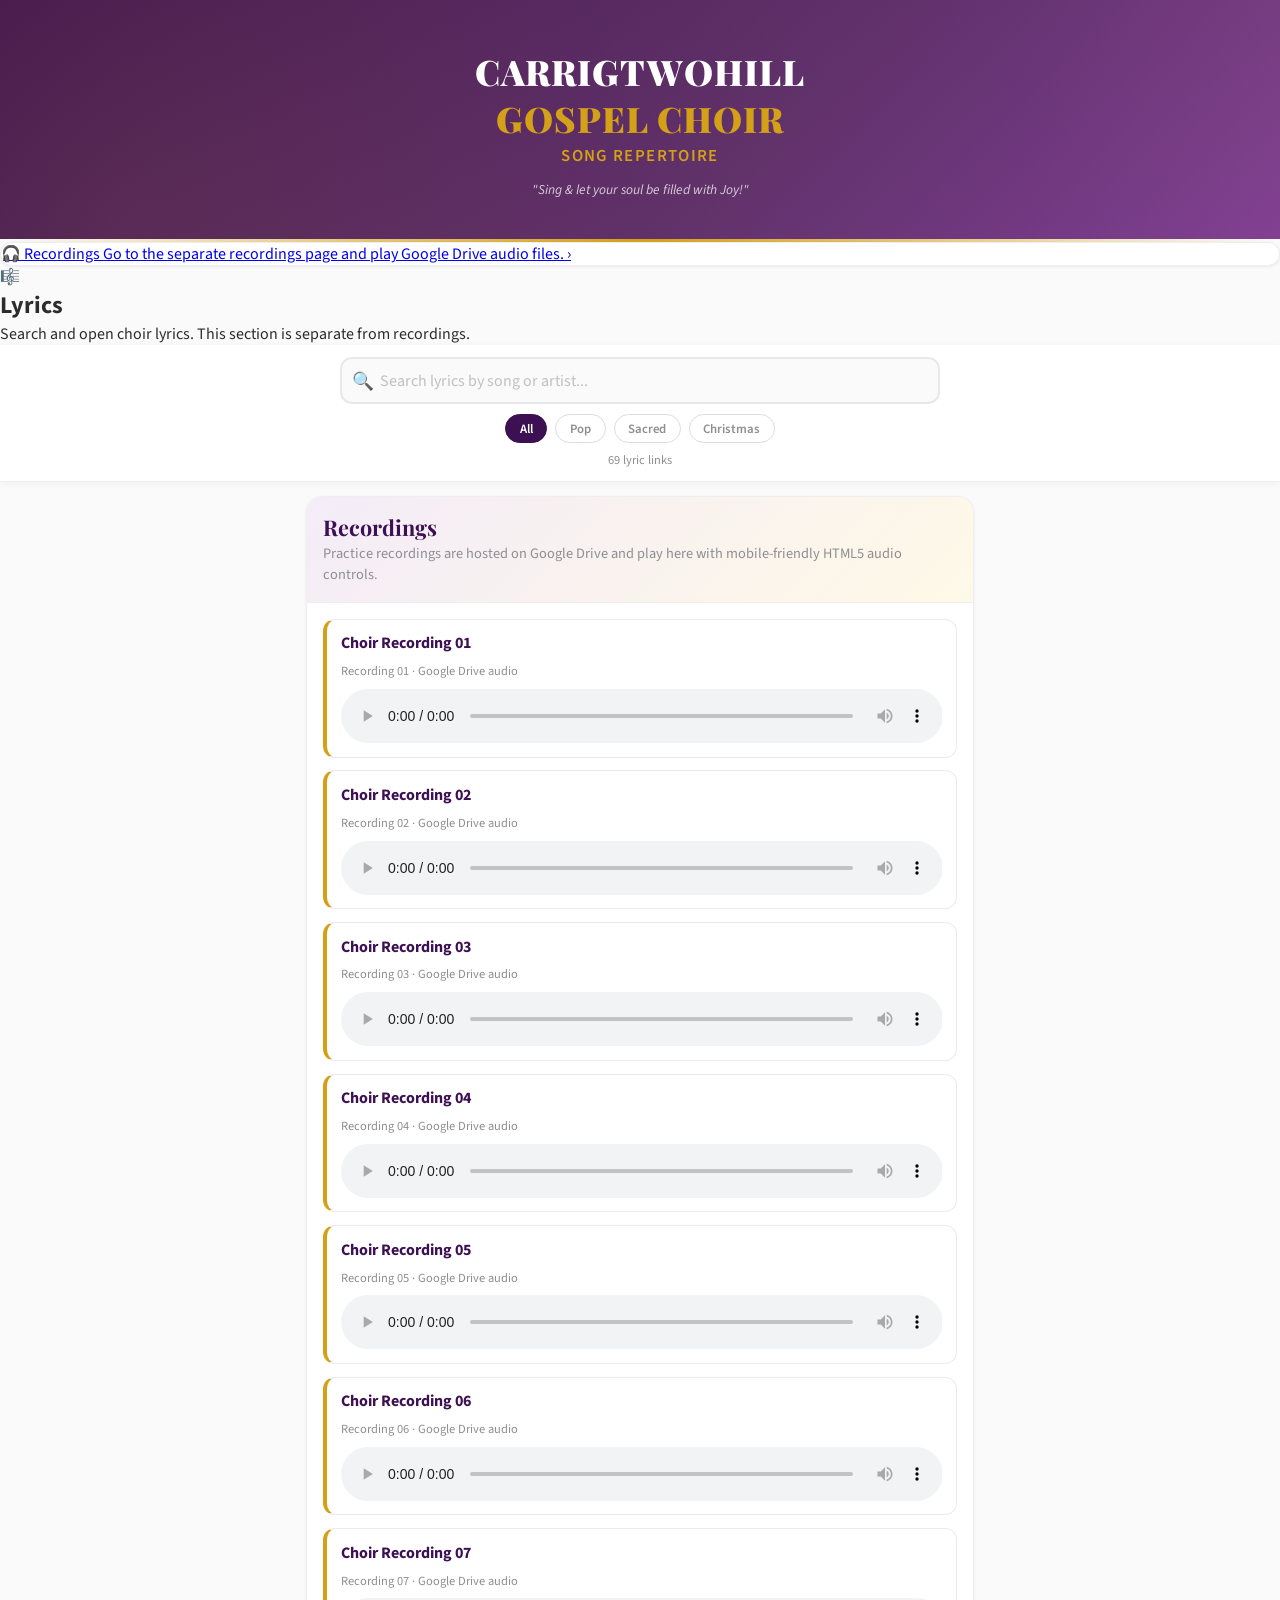
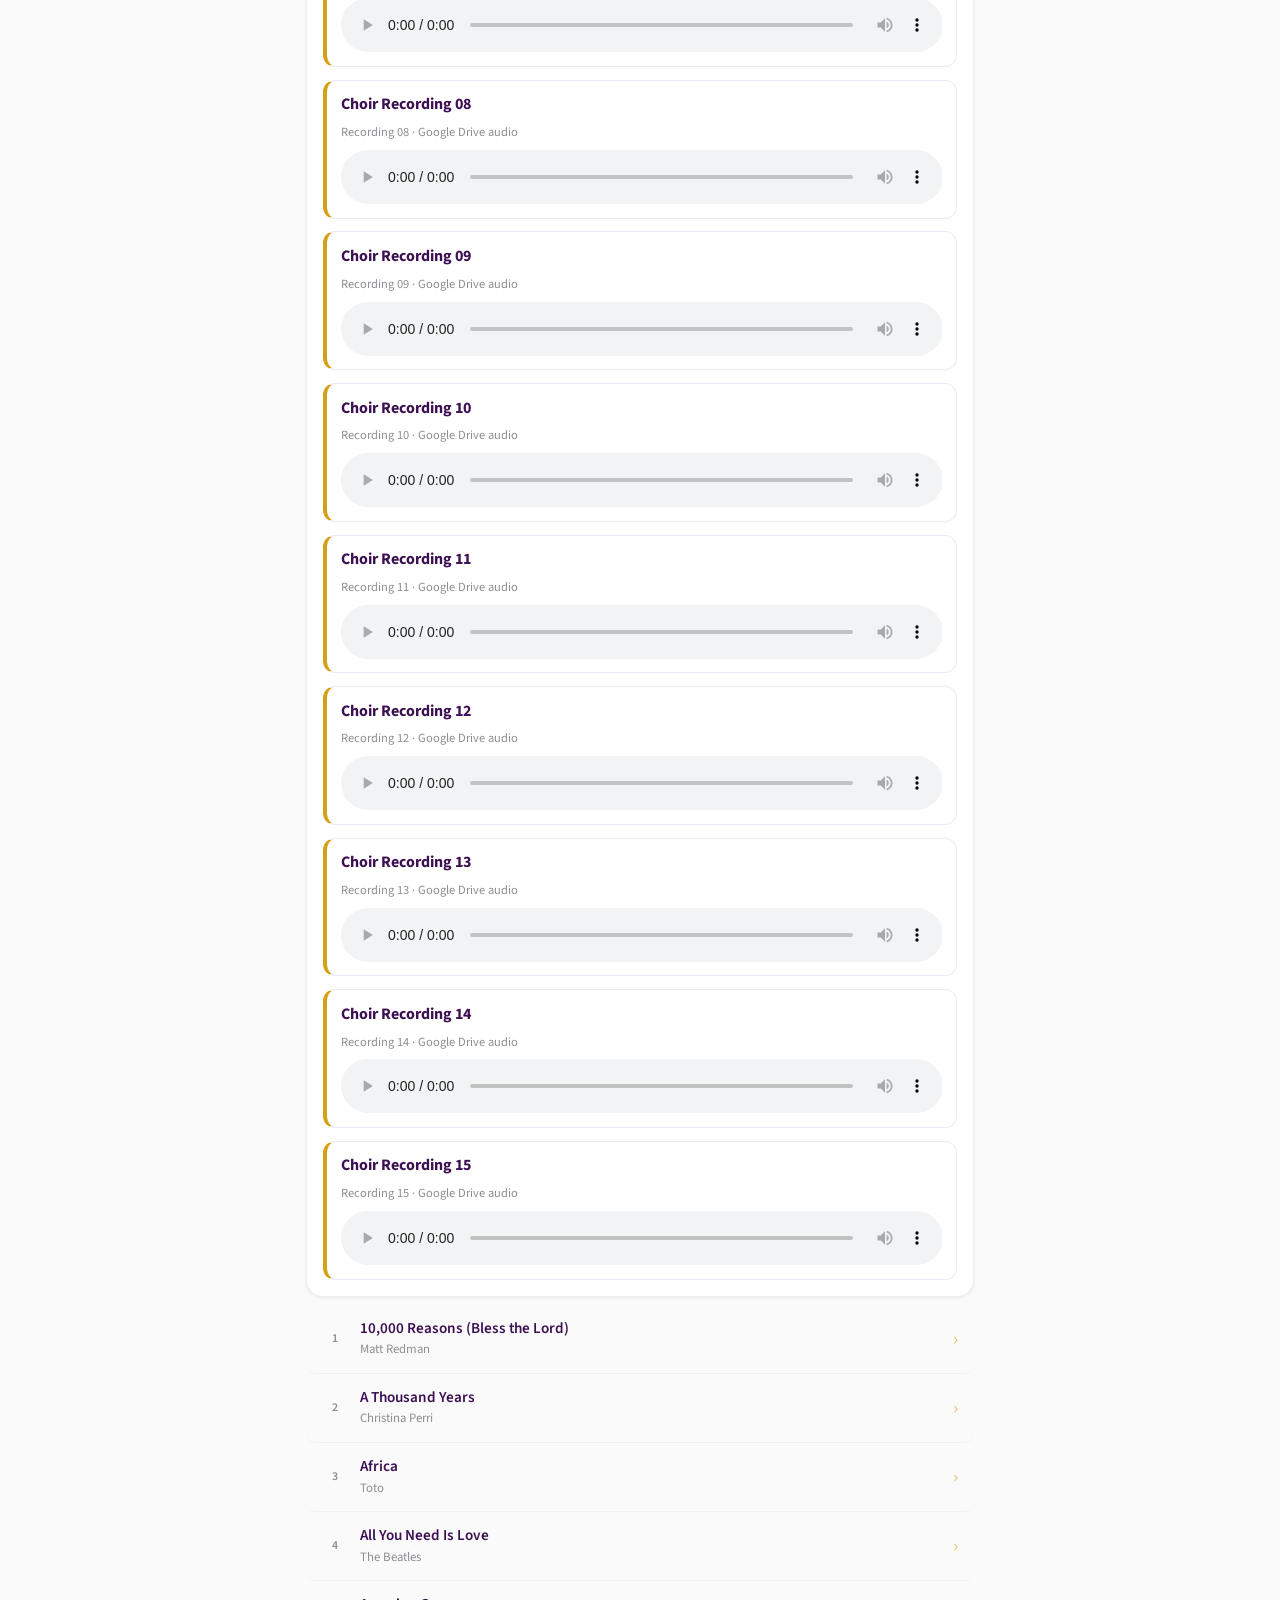
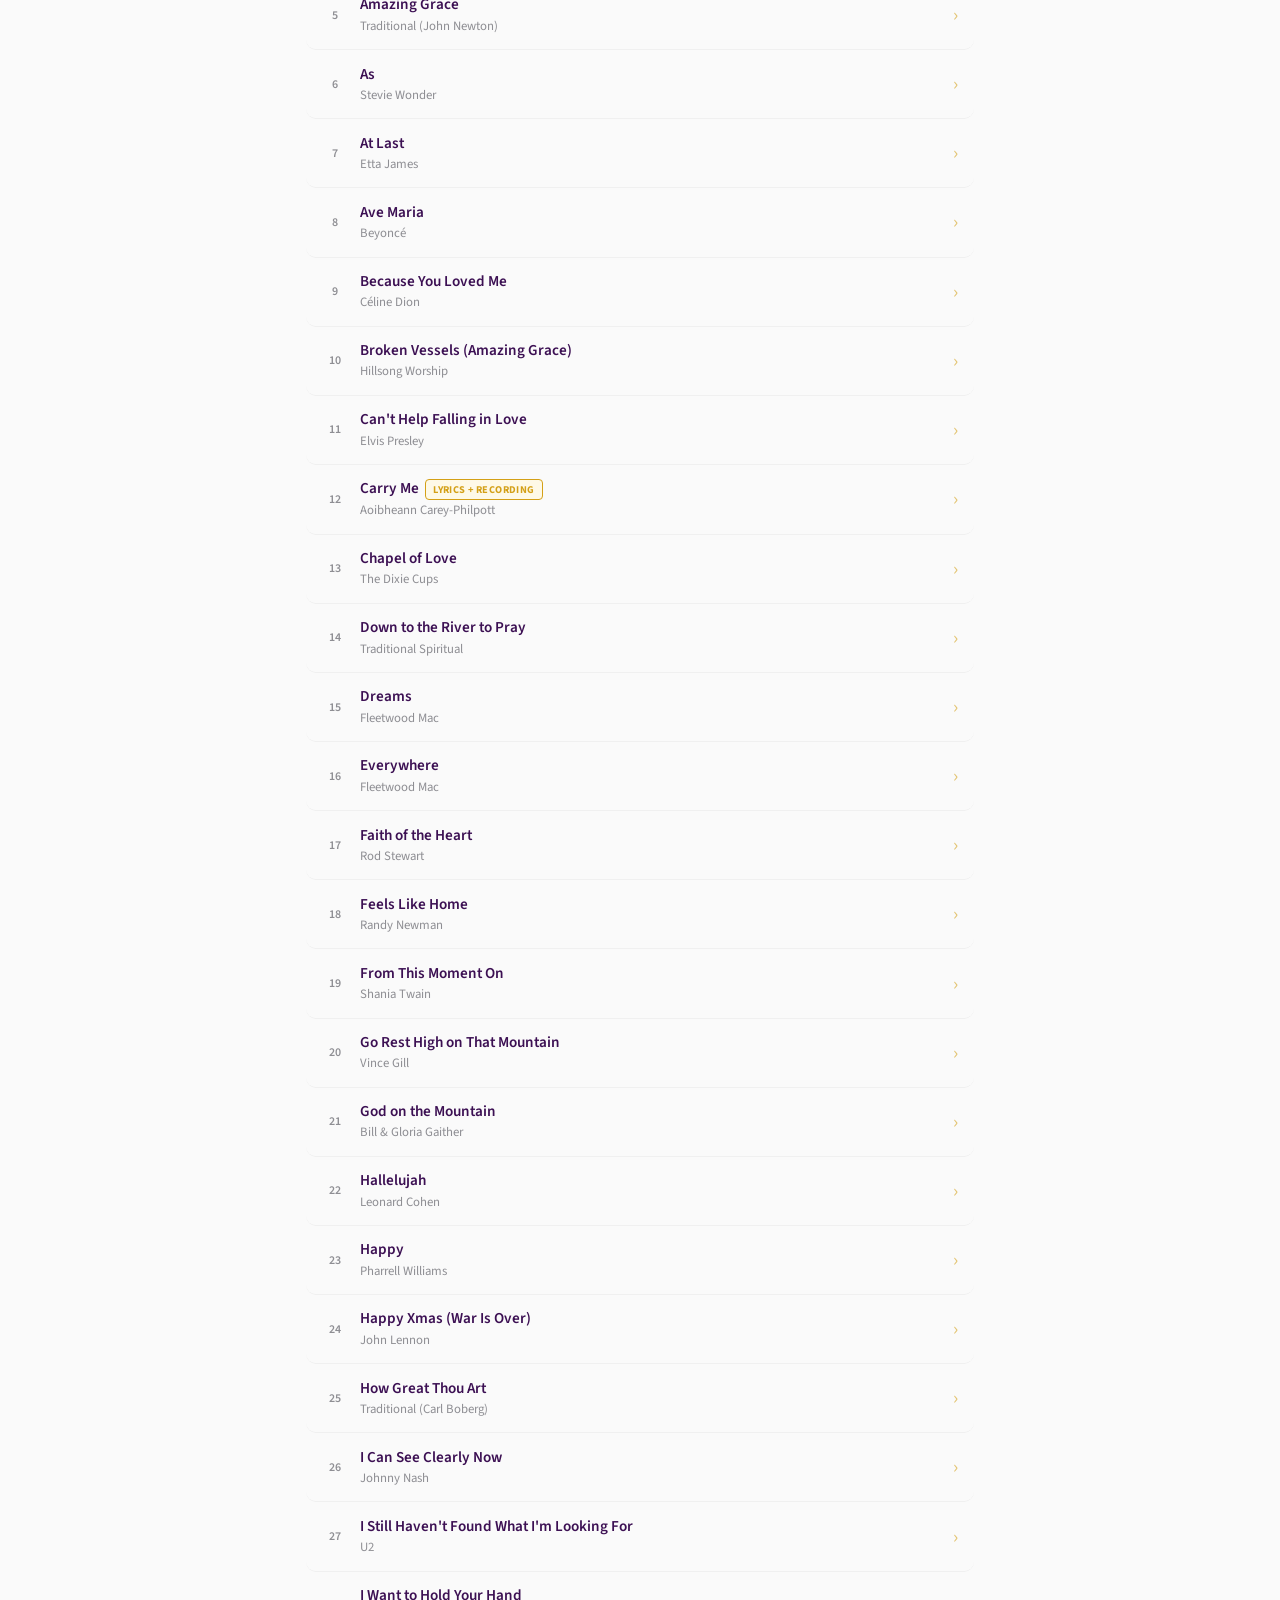
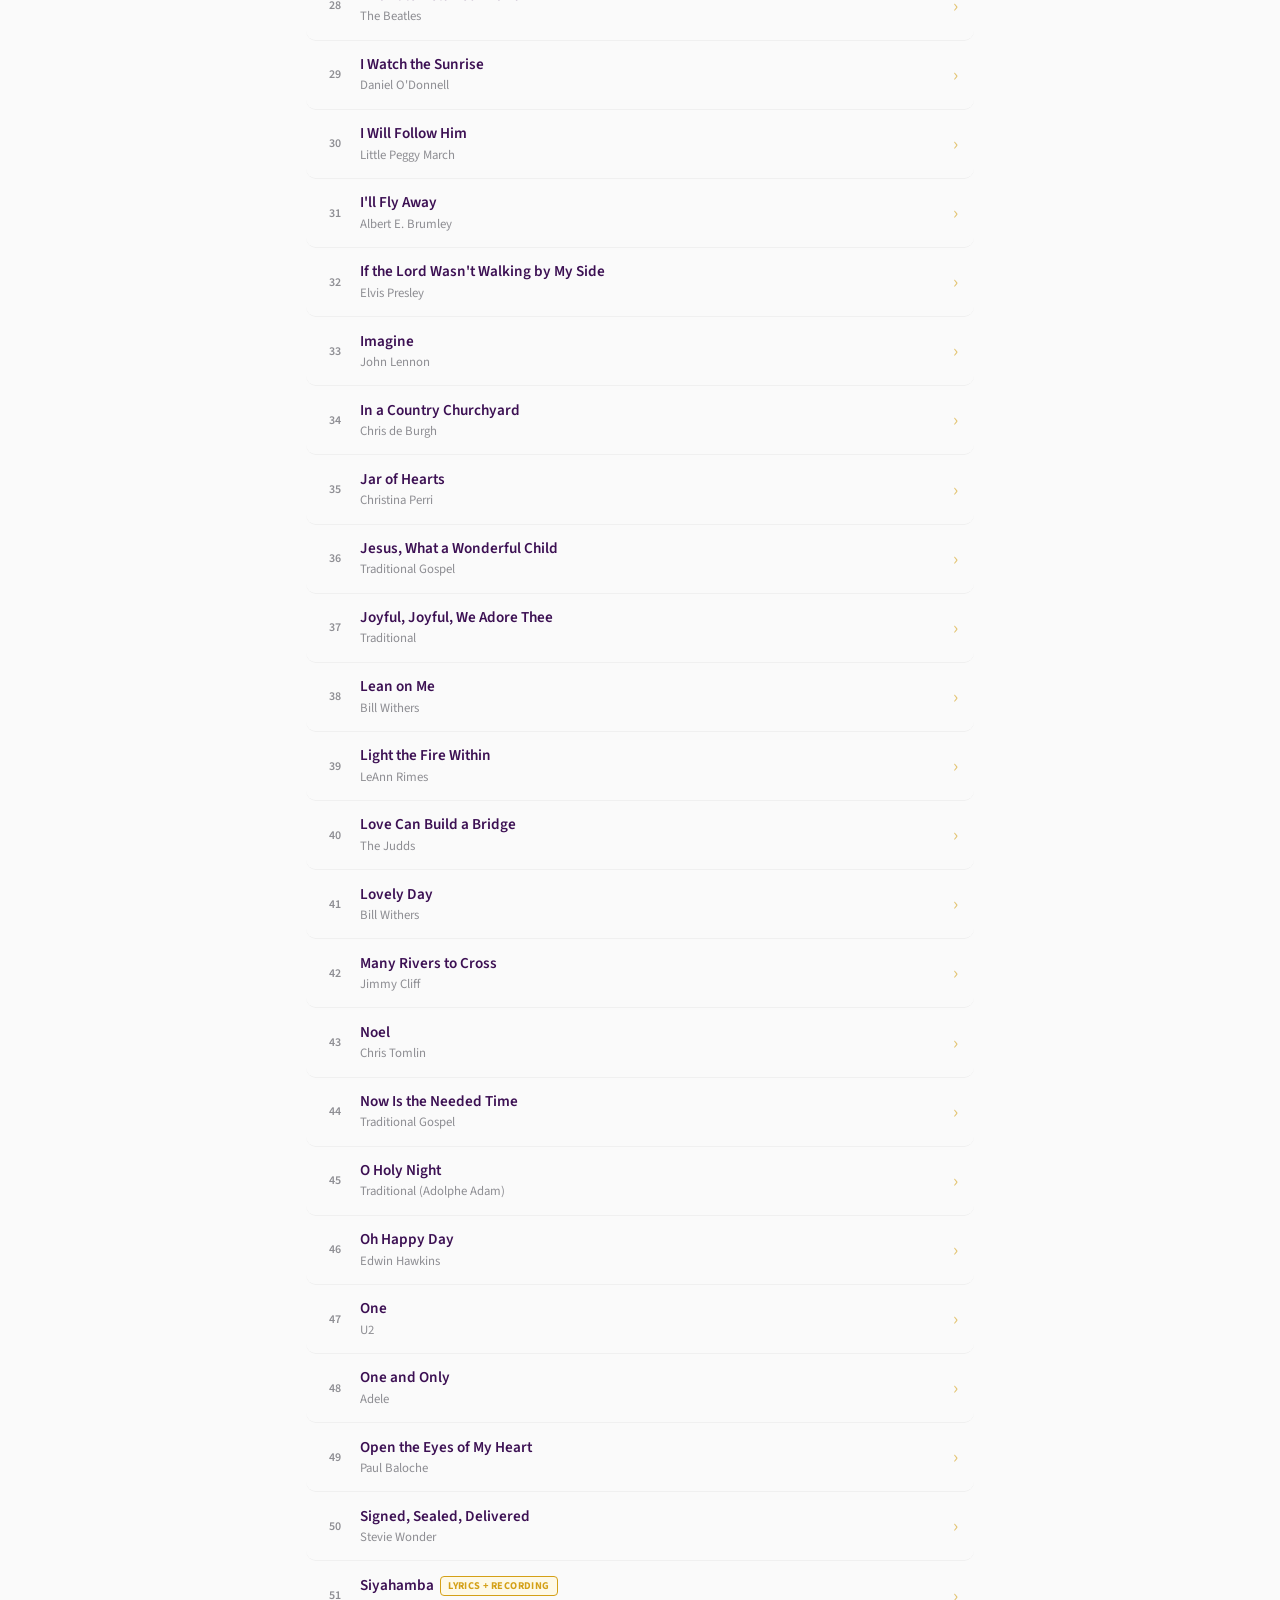
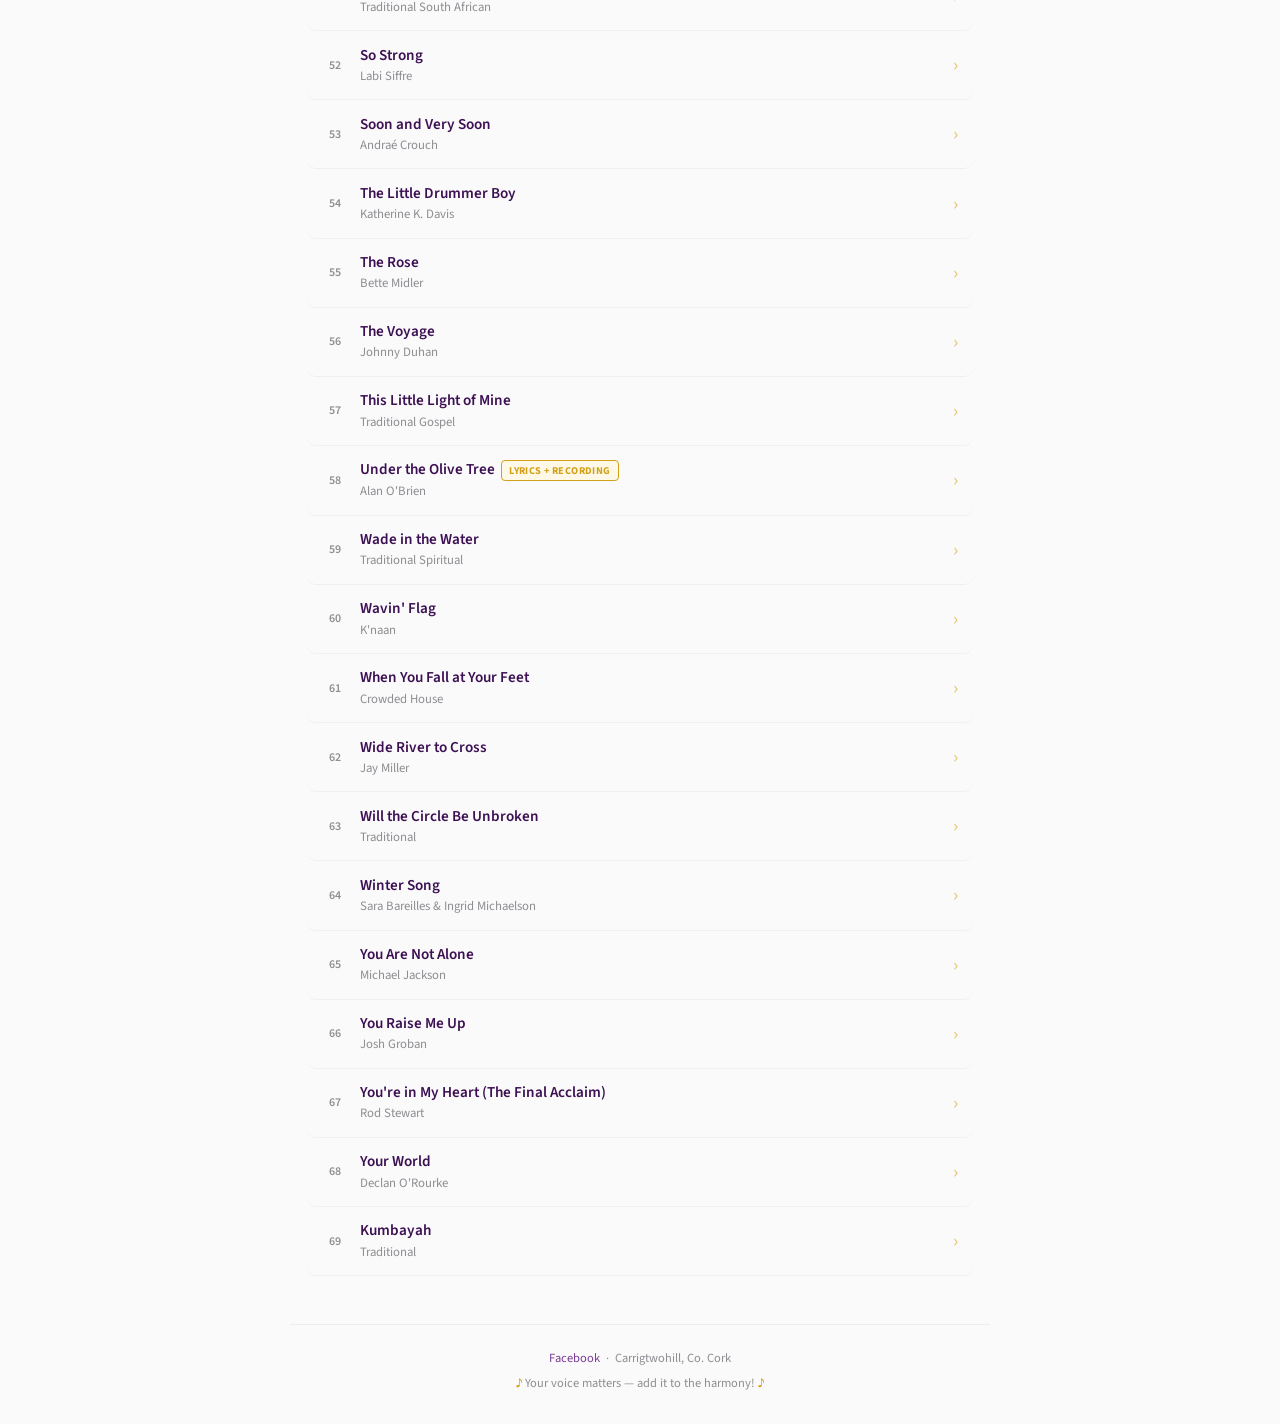
==== commit 27c69f46: "Merge branch 'main' into codex/add-recordings-feature-for-choir-lyrics-kd0urz" ====
--- a/index.html
+++ b/index.html
@@ -7,7 +7,7 @@
     <meta name="apple-mobile-web-app-capable" content="yes">
     <meta name="apple-mobile-web-app-status-bar-style" content="black-translucent">
     <meta name="apple-mobile-web-app-title" content="CGC Songs">
-    <meta name="description" content="Carrigtwohill Gospel Choir — Song Repertoire & Separate Recordings">
+    <meta name="description" content="Carrigtwohill Gospel Choir — Song Repertoire, Lyrics & Recordings">
     <link rel="manifest" href="manifest.json">
     <link rel="apple-touch-icon" href="icon-192.png">
     <title>Carrigtwohill Gospel Choir — Repertoire</title>
@@ -159,77 +159,61 @@
             margin-top: 0.5rem;
         }
 
-        /* === HOME SECTIONS === */
-        .home-sections {
+
+        /* === RECORDINGS === */
+        .recordings-panel {
             max-width: 700px;
             margin: 0.85rem auto 0;
             padding: 0 1rem;
         }
-        .section-card {
+        .recordings-card {
             background: var(--card-bg);
             border: 1px solid #EEE;
             border-radius: 16px;
             box-shadow: var(--shadow);
-            margin-bottom: 1rem;
             overflow: hidden;
         }
-        .section-card.recordings-card {
+        .recordings-header {
             background: linear-gradient(135deg, var(--purple-tint), var(--gold-tint));
-            border-left: 4px solid var(--gold);
-        }
-        .section-heading {
-            display: flex;
-            align-items: center;
-            gap: 0.65rem;
-            padding: 1rem 1rem 0.45rem;
-        }
-        .section-heading h2 {
+            border-bottom: 1px solid #EEE;
+            padding: 1rem;
+        }
+        .recordings-header h2 {
             color: var(--purple-deep);
             font-family: 'Playfair Display', Georgia, serif;
             font-size: 1.35rem;
-            line-height: 1.15;
-        }
-        .section-icon {
-            font-size: 1.45rem;
-            flex-shrink: 0;
-        }
-        .section-description {
+            margin-bottom: 0.2rem;
+        }
+        .recordings-header p {
             color: var(--text-muted);
             font-size: 0.9rem;
             line-height: 1.45;
-            padding: 0 1rem 1rem;
-        }
-        .section-button {
-            display: flex;
-            align-items: center;
-            gap: 0.85rem;
-            color: inherit;
+        }
+        .recordings-list {
+            display: grid;
+            gap: 0.8rem;
             padding: 1rem;
-            text-decoration: none;
-            transition: background 0.2s, transform 0.2s;
-        }
-        .section-button:hover,
-        .section-button:active {
-            background: rgba(255,255,255,0.55);
-            transform: translateY(-1px);
-        }
-        .section-button-title {
+        }
+        .recording-item {
+            border: 1px solid #EFE7F3;
+            border-left: 4px solid var(--gold);
+            border-radius: 12px;
+            padding: 0.85rem;
+        }
+        .recording-title {
             color: var(--purple-deep);
+            font-weight: 700;
+            line-height: 1.35;
+            margin-bottom: 0.45rem;
+        }
+        .recording-meta {
+            color: var(--text-muted);
+            font-size: 0.78rem;
+            margin-bottom: 0.55rem;
+        }
+        .recording-item audio {
             display: block;
-            font-weight: 700;
-            line-height: 1.25;
-        }
-        .section-button-text {
-            color: var(--text-muted);
-            display: block;
-            font-size: 0.85rem;
-            line-height: 1.35;
-            margin-top: 0.1rem;
-        }
-        .section-button-arrow {
-            color: var(--gold);
-            font-size: 1.4rem;
-            margin-left: auto;
+            width: 100%;
         }
 
         /* === SONG LIST === */
@@ -437,7 +421,21 @@
         <div class="song-count" id="songCount">69 lyrics links</div>
     </div>
 
-    <div class="song-list" id="songList" aria-label="Lyrics list"></div>
+    <div class="install-banner" id="installBanner">
+        📱 <strong>Add to Home Screen</strong> for quick access — works offline too!
+    </div>
+
+    <section class="recordings-panel" aria-labelledby="recordingsHeading">
+        <div class="recordings-card">
+            <div class="recordings-header">
+                <h2 id="recordingsHeading">Recordings</h2>
+                <p>Practice recordings are hosted on Google Drive and play here with mobile-friendly HTML5 audio controls.</p>
+            </div>
+            <div class="recordings-list" id="recordingsList"></div>
+        </div>
+    </section>
+
+    <div class="song-list" id="songList"></div>
 
     <div class="empty-state" id="emptyState">
         <div class="emoji">🎵</div>
@@ -458,7 +456,7 @@
 
 <script>
 // === SONG DATA ===
-// status: "link" = external lyrics link, "local" = hosted lyrics on this site, "none" = no lyrics available
+// status: "link" = external lyrics link, "local" = hosted on this site with lyrics and recordings, "none" = no lyrics available
 const songs = [
     { title: "10,000 Reasons (Bless the Lord)", artist: "Matt Redman", url: "https://genius.com/Matt-redman-10000-reasons-bless-the-lord-lyrics", cat: "sacred", status: "link" },
     { title: "A Thousand Years", artist: "Christina Perri", url: "https://genius.com/Christina-perri-a-thousand-years-lyrics", cat: "pop", status: "link" },
@@ -531,14 +529,85 @@
     { title: "Kumbayah", artist: "Traditional", url: "https://genius.com/The-seekers-kumbaya-lyrics", cat: "sacred", status: "link" },
 ];
 
+// === RECORDING DATA ===
+// Paste Google Drive sharing links here. They are converted to playable audio URLs automatically.
+const recordings = [
+    { title: "Choir Recording 01", shareUrl: "https://drive.google.com/file/d/1DgLcvsOehNV3NxfKYT8eat42xJVWesvu/view?usp=sharing" },
+    { title: "Choir Recording 02", shareUrl: "https://drive.google.com/file/d/1pz2_VKu4laSfzlfeE2YyFYxIAyMG0Cpc/view?usp=sharing" },
+    { title: "Choir Recording 03", shareUrl: "https://drive.google.com/file/d/1ovQFa46Nnfd82JqyOt15EAu_l7Fvo5fk/view?usp=sharing" },
+    { title: "Choir Recording 04", shareUrl: "https://drive.google.com/file/d/1HCU8BALNhu0wmm-o9UX9poDbgng0hxf6/view?usp=sharing" },
+    { title: "Choir Recording 05", shareUrl: "https://drive.google.com/file/d/19abbLHNzk2cN6yrTuidwWlIkdAGn3e9i/view?usp=sharing" },
+    { title: "Choir Recording 06", shareUrl: "https://drive.google.com/file/d/1YW410TNo__BPUAIrP0ld_i7dDlEKojsG/view?usp=sharing" },
+    { title: "Choir Recording 07", shareUrl: "https://drive.google.com/file/d/1HhXjhugZg0-8rGqdpXYeLp_IU83alkUZ/view?usp=sharing" },
+    { title: "Choir Recording 08", shareUrl: "https://drive.google.com/file/d/1hMpe0OrRc51lGqxGQDElu7YjDFQC-fKP/view?usp=sharing" },
+    { title: "Choir Recording 09", shareUrl: "https://drive.google.com/file/d/1qcSLmXuVwvenMkEQbntbZ9m8EU2gaWNS/view?usp=sharing" },
+    { title: "Choir Recording 10", shareUrl: "https://drive.google.com/file/d/1kpStW20A9R71GLPsXaDpFwYsOdA8VRi8/view?usp=sharing" },
+    { title: "Choir Recording 11", shareUrl: "https://drive.google.com/file/d/1ljOuXZcsG6NSzN7oSz60IzpbnbMq-1w5/view?usp=sharing" },
+    { title: "Choir Recording 12", shareUrl: "https://drive.google.com/file/d/1KTM7fbPO8sovUiZU8Ey9BWyBPXd35ZHh/view?usp=sharing" },
+    { title: "Choir Recording 13", shareUrl: "https://drive.google.com/file/d/1Bfz_B_PQ1_v5ZgJ_Njq4OnvoC3ORDnTW/view?usp=sharing" },
+    { title: "Choir Recording 14", shareUrl: "https://drive.google.com/file/d/12ttOgvAHDqUCMWsNUTESP9wuBWJs42qt/view?usp=sharing" },
+    { title: "Choir Recording 15", shareUrl: "https://drive.google.com/file/d/1BHjyLL9f0MTa_7ZcQGQiyZL2kRzYQomO/view?usp=sharing" },
+];
 
 // === RENDER ===
 const songList = document.getElementById('songList');
 const searchInput = document.getElementById('search');
 const songCount = document.getElementById('songCount');
 const emptyState = document.getElementById('emptyState');
+const recordingsList = document.getElementById('recordingsList');
 const chips = document.querySelectorAll('.chip');
 let activeFilter = 'all';
+
+function escapeHtml(value) {
+    return String(value ?? '')
+        .replace(/&/g, '&amp;')
+        .replace(/</g, '&lt;')
+        .replace(/>/g, '&gt;')
+        .replace(/"/g, '&quot;')
+        .replace(/'/g, '&#39;');
+}
+
+function getGoogleDriveFileId(value) {
+    if (!value) return '';
+    const text = String(value);
+    const filePathMatch = text.match(/\/file\/d\/([^/]+)/);
+    if (filePathMatch) return filePathMatch[1];
+
+    try {
+        const url = new URL(text);
+        return url.searchParams.get('id') || '';
+    } catch {
+        return '';
+    }
+}
+
+function getPlayableAudioUrl(recording) {
+    const googleDriveFileId = recording.googleDriveFileId || getGoogleDriveFileId(recording.shareUrl || recording.url);
+    if (googleDriveFileId) {
+        return `https://drive.google.com/uc?export=download&id=${encodeURIComponent(googleDriveFileId)}`;
+    }
+
+    return recording.url || '';
+}
+
+function renderRecordings() {
+    recordingsList.innerHTML = recordings.map((recording, index) => {
+        const audioUrl = getPlayableAudioUrl(recording);
+        const typeAttr = recording.type ? ` type="${escapeHtml(recording.type)}"` : '';
+        const recordingNumber = String(index + 1).padStart(2, '0');
+
+        return `
+            <article class="recording-item">
+                <div class="recording-title">${escapeHtml(recording.title)}</div>
+                <div class="recording-meta">Recording ${recordingNumber} · Google Drive audio</div>
+                <audio controls preload="metadata" aria-label="Play ${escapeHtml(recording.title)}">
+                    <source src="${escapeHtml(audioUrl)}"${typeAttr}>
+                    Your browser does not support the HTML5 audio player.
+                </audio>
+            </article>
+        `;
+    }).join('');
+}
 
 function renderSongs() {
     songList.innerHTML = '';
@@ -570,7 +639,7 @@
 
         let badge = '';
         if (song.status === 'local') {
-            badge = '<span class="song-badge badge-local">Choir lyrics</span>';
+            badge = '<span class="song-badge badge-local">Lyrics + recording</span>';
         } else if (song.status === 'none') {
             badge = '<span class="song-badge badge-none">No lyrics yet</span>';
         }
@@ -643,6 +712,7 @@
     navigator.serviceWorker.register('sw.js').catch(() => {});
 }
 
+renderRecordings();
 renderSongs();
 </script>
 
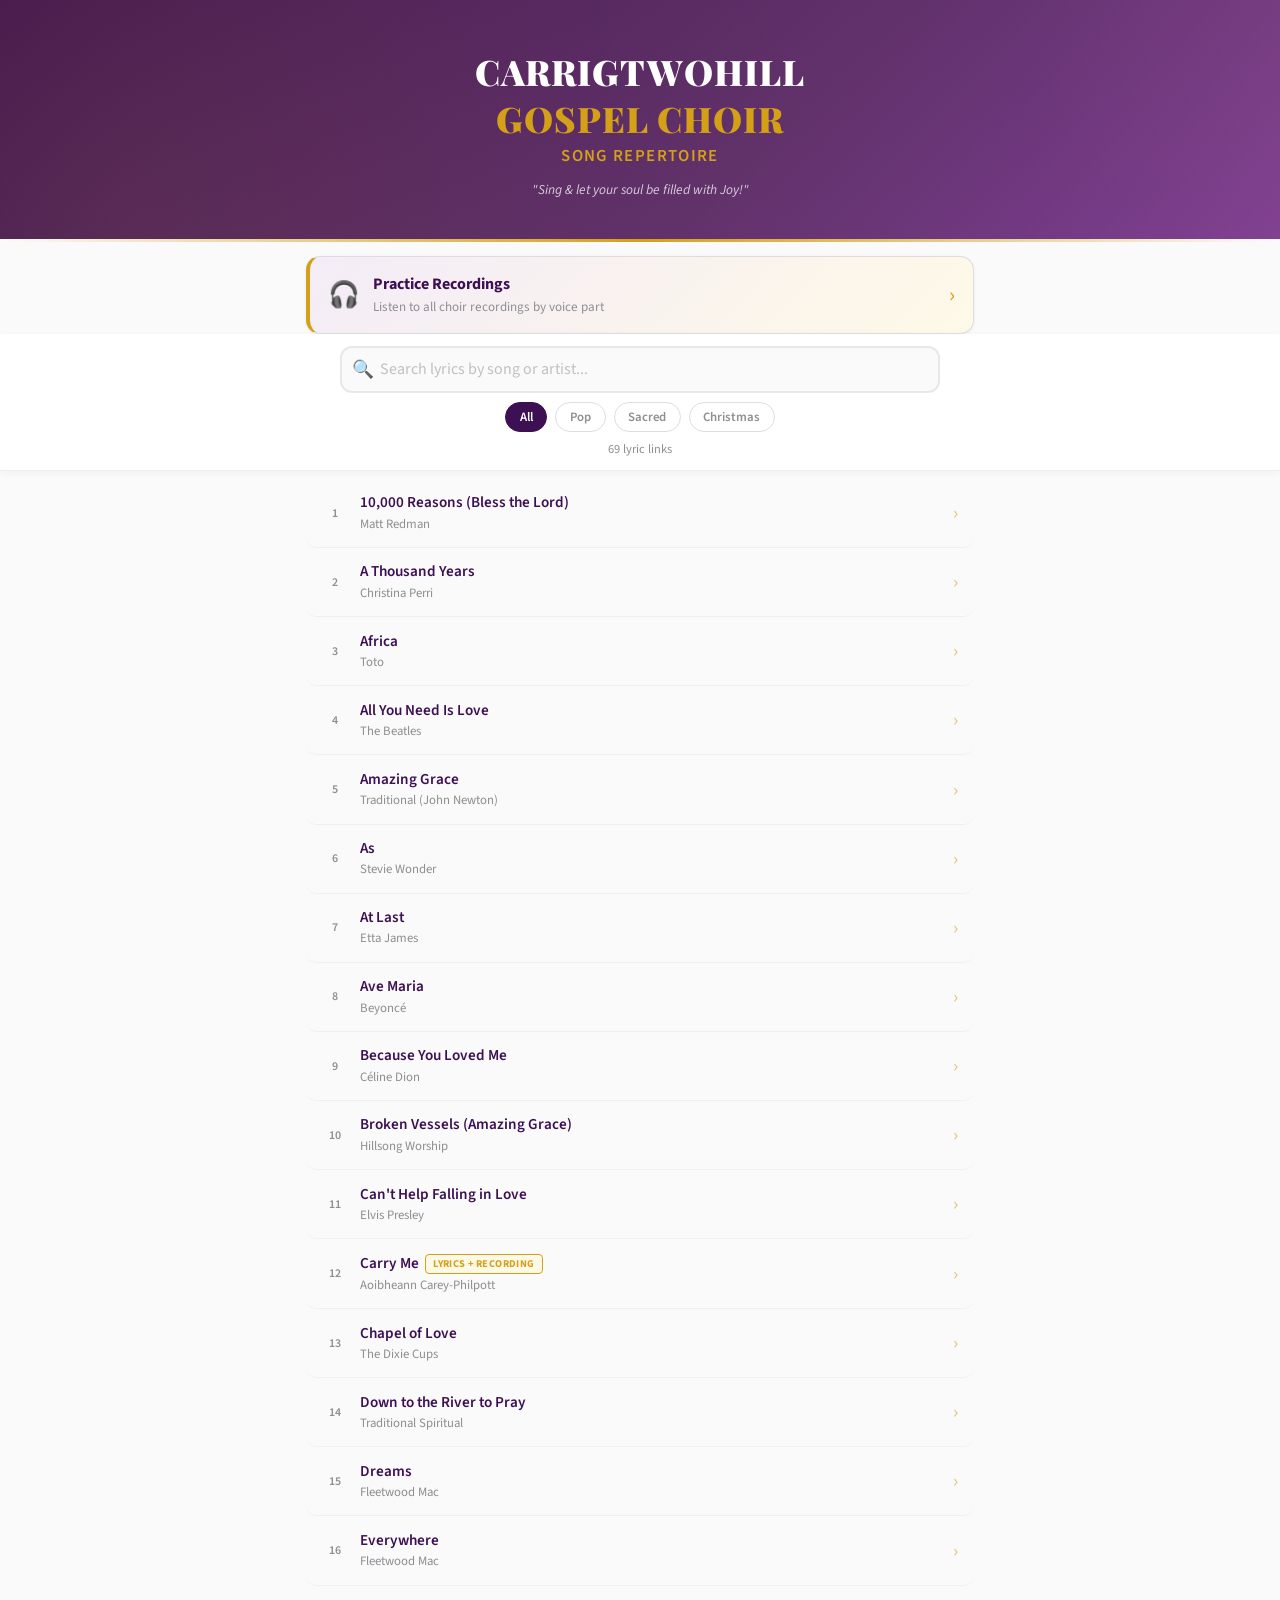
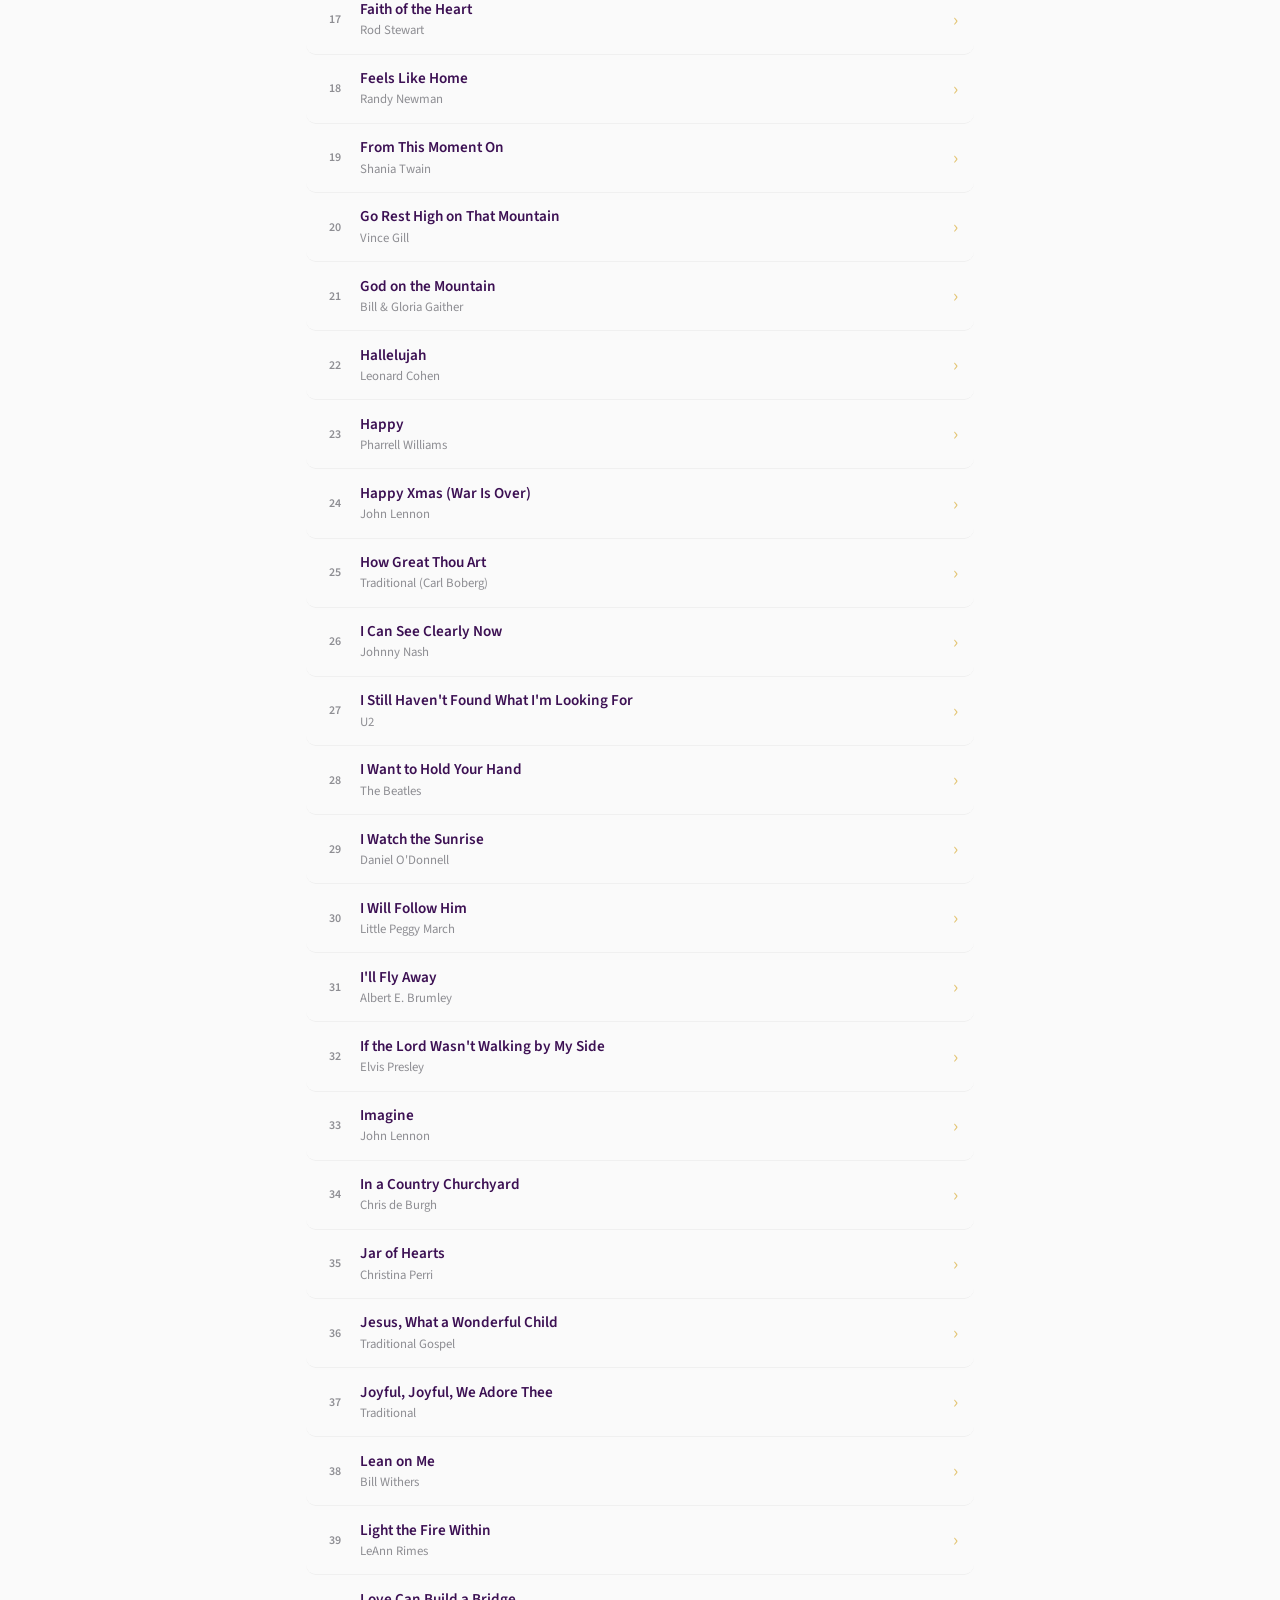
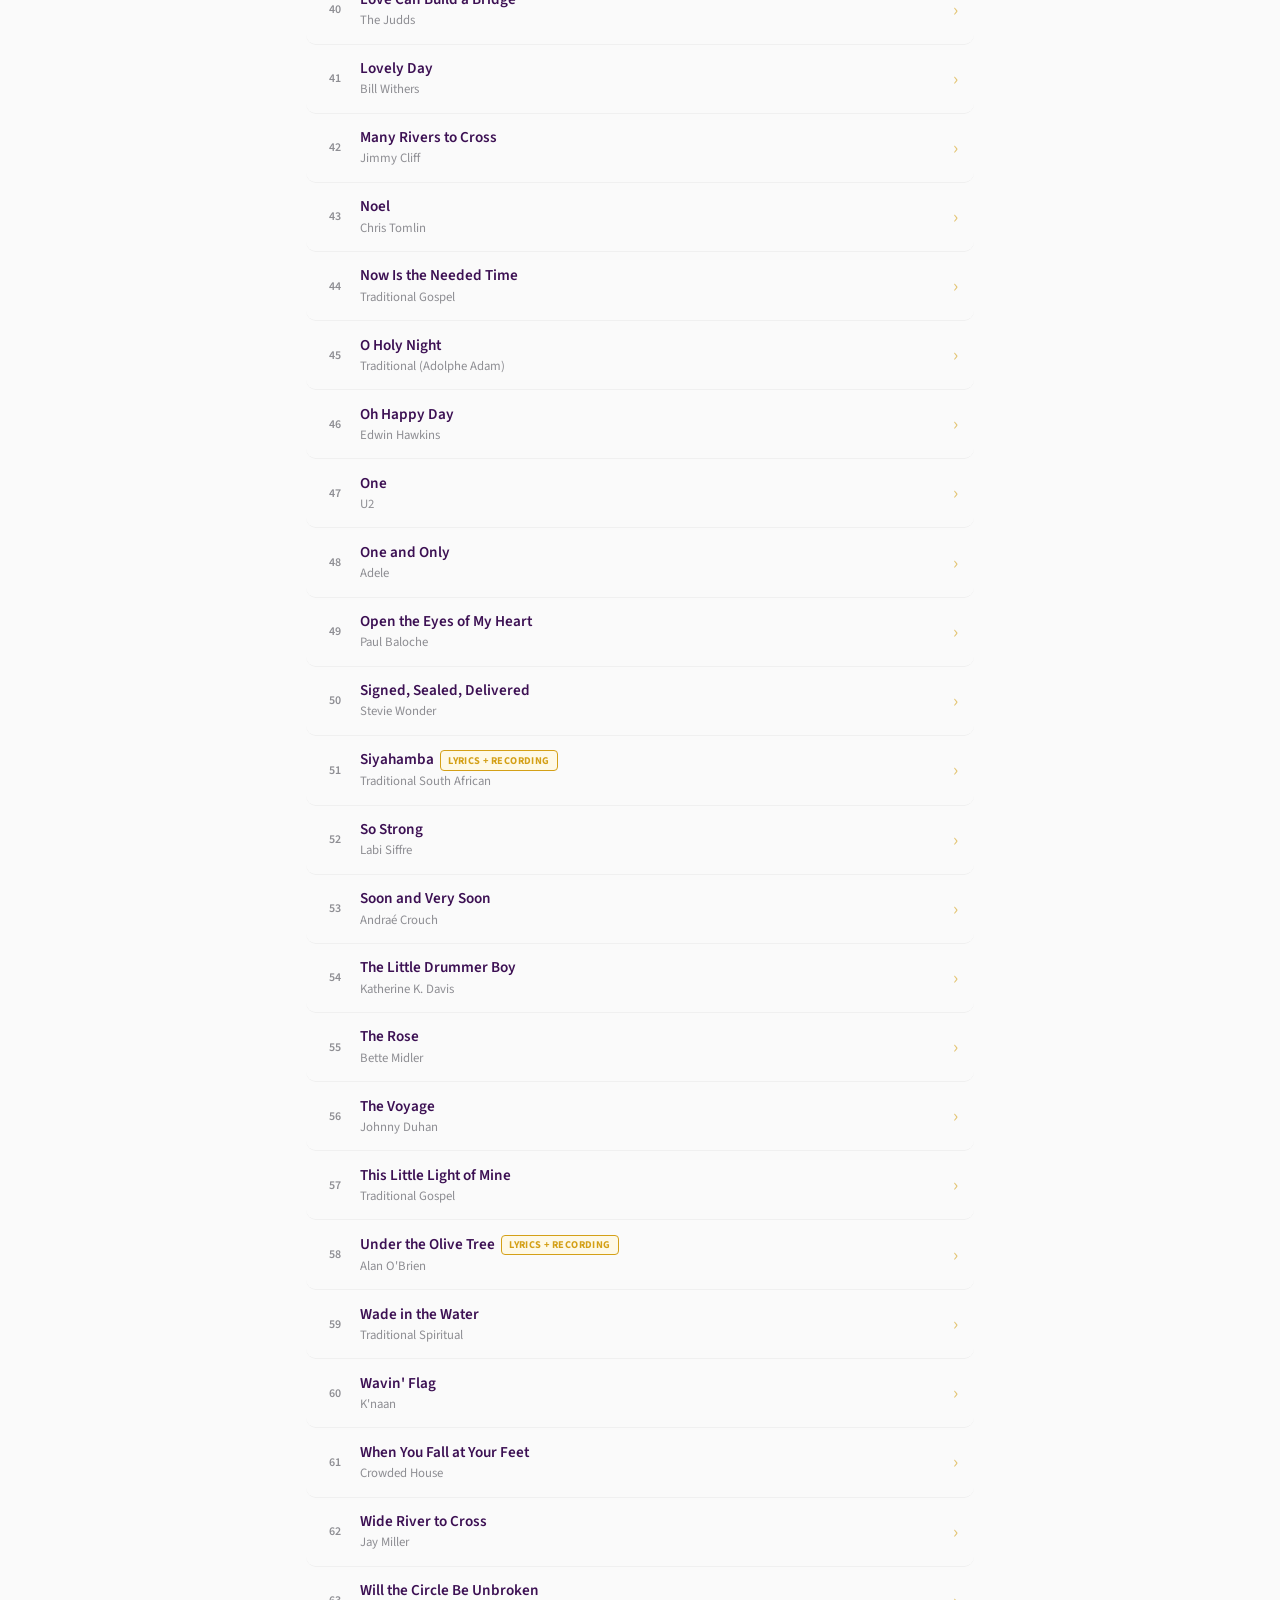
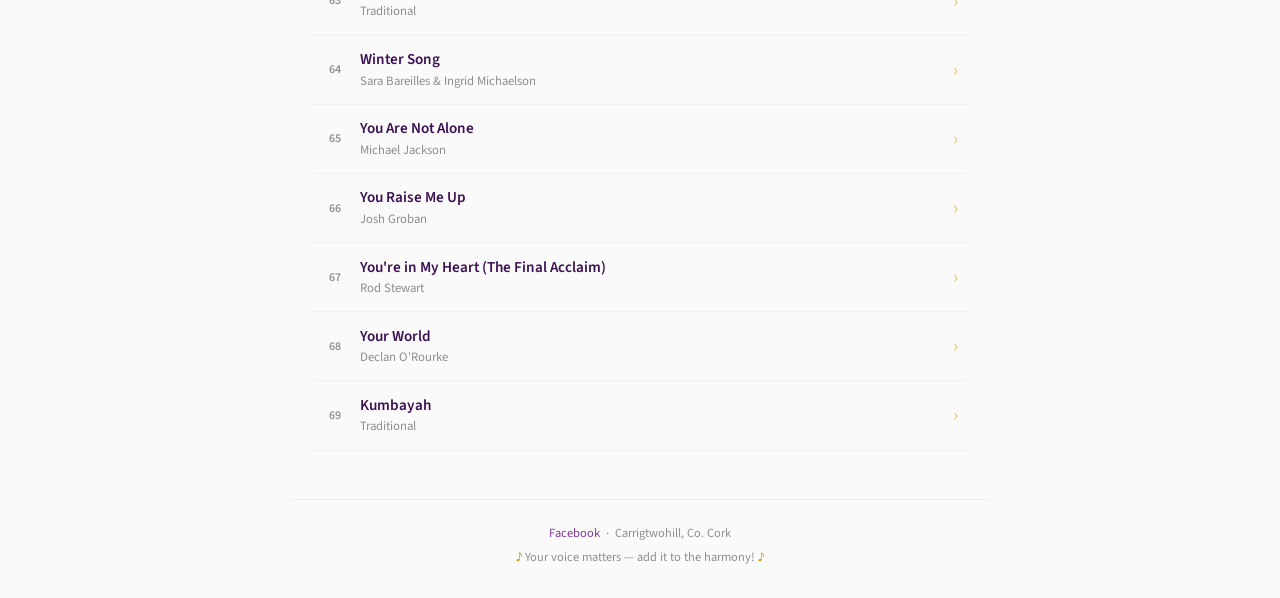
==== commit 1ec24bab: "Fix main page recordings and Drive button styling - Remove broken inline recordings section from mai" ====
--- a/index.html
+++ b/index.html
@@ -160,61 +160,32 @@
         }
 
 
-        /* === RECORDINGS === */
-        .recordings-panel {
+        /* === RECORDINGS LINK === */
+        .recordings-link-card {
             max-width: 700px;
             margin: 0.85rem auto 0;
             padding: 0 1rem;
         }
-        .recordings-card {
-            background: var(--card-bg);
-            border: 1px solid #EEE;
-            border-radius: 16px;
+        .recordings-link-card a {
+            display: flex;
+            align-items: center;
+            gap: 0.85rem;
+            background: linear-gradient(135deg, var(--purple-tint), var(--gold-tint));
+            border: 1px solid #DDD;
+            border-left: 4px solid var(--gold);
+            border-radius: 14px;
             box-shadow: var(--shadow);
-            overflow: hidden;
-        }
-        .recordings-header {
-            background: linear-gradient(135deg, var(--purple-tint), var(--gold-tint));
-            border-bottom: 1px solid #EEE;
-            padding: 1rem;
-        }
-        .recordings-header h2 {
             color: var(--purple-deep);
-            font-family: 'Playfair Display', Georgia, serif;
-            font-size: 1.35rem;
-            margin-bottom: 0.2rem;
-        }
-        .recordings-header p {
-            color: var(--text-muted);
-            font-size: 0.9rem;
-            line-height: 1.45;
-        }
-        .recordings-list {
-            display: grid;
-            gap: 0.8rem;
-            padding: 1rem;
-        }
-        .recording-item {
-            border: 1px solid #EFE7F3;
-            border-left: 4px solid var(--gold);
-            border-radius: 12px;
-            padding: 0.85rem;
-        }
-        .recording-title {
-            color: var(--purple-deep);
-            font-weight: 700;
-            line-height: 1.35;
-            margin-bottom: 0.45rem;
-        }
-        .recording-meta {
-            color: var(--text-muted);
-            font-size: 0.78rem;
-            margin-bottom: 0.55rem;
-        }
-        .recording-item audio {
-            display: block;
-            width: 100%;
-        }
+            padding: 1rem 1.1rem;
+            text-decoration: none;
+            transition: box-shadow 0.2s, background 0.2s;
+        }
+        .recordings-link-card a:hover { box-shadow: var(--shadow-hover); }
+        .recordings-link-card .icon { font-size: 1.6rem; flex-shrink: 0; }
+        .recordings-link-card .label { flex: 1; }
+        .recordings-link-card .label strong { display: block; font-size: 1rem; font-weight: 700; }
+        .recordings-link-card .label span { font-size: 0.82rem; color: var(--text-muted); }
+        .recordings-link-card .arrow { color: var(--gold); font-size: 1.4rem; }
 
         /* === SONG LIST === */
         .song-list {
@@ -386,26 +357,16 @@
         📱 <strong>Add to Home Screen</strong> for quick access — works offline too!
     </div>
 
-    <main class="home-sections">
-        <section class="section-card recordings-card" aria-labelledby="recordingsSectionHeading">
-            <a class="section-button" href="recordings.html">
-                <span class="section-icon">🎧</span>
-                <span>
-                    <span class="section-button-title" id="recordingsSectionHeading">Recordings</span>
-                    <span class="section-button-text">Go to the separate recordings page and play Google Drive audio files.</span>
-                </span>
-                <span class="section-button-arrow">›</span>
-            </a>
-        </section>
-
-        <section class="section-card lyrics-card" aria-labelledby="lyricsSectionHeading">
-            <div class="section-heading">
-                <span class="section-icon">🎼</span>
-                <h2 id="lyricsSectionHeading">Lyrics</h2>
-            </div>
-            <p class="section-description">Search and open choir lyrics. This section is separate from recordings.</p>
-        </section>
-    </main>
+    <div class="recordings-link-card">
+        <a href="recordings.html">
+            <span class="icon">🎧</span>
+            <span class="label">
+                <strong>Practice Recordings</strong>
+                <span>Listen to all choir recordings by voice part</span>
+            </span>
+            <span class="arrow">›</span>
+        </a>
+    </div>
 
     <div class="controls" aria-label="Lyrics search and filters">
         <div class="search-wrap">
@@ -424,16 +385,6 @@
     <div class="install-banner" id="installBanner">
         📱 <strong>Add to Home Screen</strong> for quick access — works offline too!
     </div>
-
-    <section class="recordings-panel" aria-labelledby="recordingsHeading">
-        <div class="recordings-card">
-            <div class="recordings-header">
-                <h2 id="recordingsHeading">Recordings</h2>
-                <p>Practice recordings are hosted on Google Drive and play here with mobile-friendly HTML5 audio controls.</p>
-            </div>
-            <div class="recordings-list" id="recordingsList"></div>
-        </div>
-    </section>
 
     <div class="song-list" id="songList"></div>
 
@@ -529,32 +480,11 @@
     { title: "Kumbayah", artist: "Traditional", url: "https://genius.com/The-seekers-kumbaya-lyrics", cat: "sacred", status: "link" },
 ];
 
-// === RECORDING DATA ===
-// Paste Google Drive sharing links here. They are converted to playable audio URLs automatically.
-const recordings = [
-    { title: "Choir Recording 01", shareUrl: "https://drive.google.com/file/d/1DgLcvsOehNV3NxfKYT8eat42xJVWesvu/view?usp=sharing" },
-    { title: "Choir Recording 02", shareUrl: "https://drive.google.com/file/d/1pz2_VKu4laSfzlfeE2YyFYxIAyMG0Cpc/view?usp=sharing" },
-    { title: "Choir Recording 03", shareUrl: "https://drive.google.com/file/d/1ovQFa46Nnfd82JqyOt15EAu_l7Fvo5fk/view?usp=sharing" },
-    { title: "Choir Recording 04", shareUrl: "https://drive.google.com/file/d/1HCU8BALNhu0wmm-o9UX9poDbgng0hxf6/view?usp=sharing" },
-    { title: "Choir Recording 05", shareUrl: "https://drive.google.com/file/d/19abbLHNzk2cN6yrTuidwWlIkdAGn3e9i/view?usp=sharing" },
-    { title: "Choir Recording 06", shareUrl: "https://drive.google.com/file/d/1YW410TNo__BPUAIrP0ld_i7dDlEKojsG/view?usp=sharing" },
-    { title: "Choir Recording 07", shareUrl: "https://drive.google.com/file/d/1HhXjhugZg0-8rGqdpXYeLp_IU83alkUZ/view?usp=sharing" },
-    { title: "Choir Recording 08", shareUrl: "https://drive.google.com/file/d/1hMpe0OrRc51lGqxGQDElu7YjDFQC-fKP/view?usp=sharing" },
-    { title: "Choir Recording 09", shareUrl: "https://drive.google.com/file/d/1qcSLmXuVwvenMkEQbntbZ9m8EU2gaWNS/view?usp=sharing" },
-    { title: "Choir Recording 10", shareUrl: "https://drive.google.com/file/d/1kpStW20A9R71GLPsXaDpFwYsOdA8VRi8/view?usp=sharing" },
-    { title: "Choir Recording 11", shareUrl: "https://drive.google.com/file/d/1ljOuXZcsG6NSzN7oSz60IzpbnbMq-1w5/view?usp=sharing" },
-    { title: "Choir Recording 12", shareUrl: "https://drive.google.com/file/d/1KTM7fbPO8sovUiZU8Ey9BWyBPXd35ZHh/view?usp=sharing" },
-    { title: "Choir Recording 13", shareUrl: "https://drive.google.com/file/d/1Bfz_B_PQ1_v5ZgJ_Njq4OnvoC3ORDnTW/view?usp=sharing" },
-    { title: "Choir Recording 14", shareUrl: "https://drive.google.com/file/d/12ttOgvAHDqUCMWsNUTESP9wuBWJs42qt/view?usp=sharing" },
-    { title: "Choir Recording 15", shareUrl: "https://drive.google.com/file/d/1BHjyLL9f0MTa_7ZcQGQiyZL2kRzYQomO/view?usp=sharing" },
-];
-
 // === RENDER ===
 const songList = document.getElementById('songList');
 const searchInput = document.getElementById('search');
 const songCount = document.getElementById('songCount');
 const emptyState = document.getElementById('emptyState');
-const recordingsList = document.getElementById('recordingsList');
 const chips = document.querySelectorAll('.chip');
 let activeFilter = 'all';
 
@@ -565,48 +495,6 @@
         .replace(/>/g, '&gt;')
         .replace(/"/g, '&quot;')
         .replace(/'/g, '&#39;');
-}
-
-function getGoogleDriveFileId(value) {
-    if (!value) return '';
-    const text = String(value);
-    const filePathMatch = text.match(/\/file\/d\/([^/]+)/);
-    if (filePathMatch) return filePathMatch[1];
-
-    try {
-        const url = new URL(text);
-        return url.searchParams.get('id') || '';
-    } catch {
-        return '';
-    }
-}
-
-function getPlayableAudioUrl(recording) {
-    const googleDriveFileId = recording.googleDriveFileId || getGoogleDriveFileId(recording.shareUrl || recording.url);
-    if (googleDriveFileId) {
-        return `https://drive.google.com/uc?export=download&id=${encodeURIComponent(googleDriveFileId)}`;
-    }
-
-    return recording.url || '';
-}
-
-function renderRecordings() {
-    recordingsList.innerHTML = recordings.map((recording, index) => {
-        const audioUrl = getPlayableAudioUrl(recording);
-        const typeAttr = recording.type ? ` type="${escapeHtml(recording.type)}"` : '';
-        const recordingNumber = String(index + 1).padStart(2, '0');
-
-        return `
-            <article class="recording-item">
-                <div class="recording-title">${escapeHtml(recording.title)}</div>
-                <div class="recording-meta">Recording ${recordingNumber} · Google Drive audio</div>
-                <audio controls preload="metadata" aria-label="Play ${escapeHtml(recording.title)}">
-                    <source src="${escapeHtml(audioUrl)}"${typeAttr}>
-                    Your browser does not support the HTML5 audio player.
-                </audio>
-            </article>
-        `;
-    }).join('');
 }
 
 function renderSongs() {
@@ -712,7 +600,6 @@
     navigator.serviceWorker.register('sw.js').catch(() => {});
 }
 
-renderRecordings();
 renderSongs();
 </script>
 
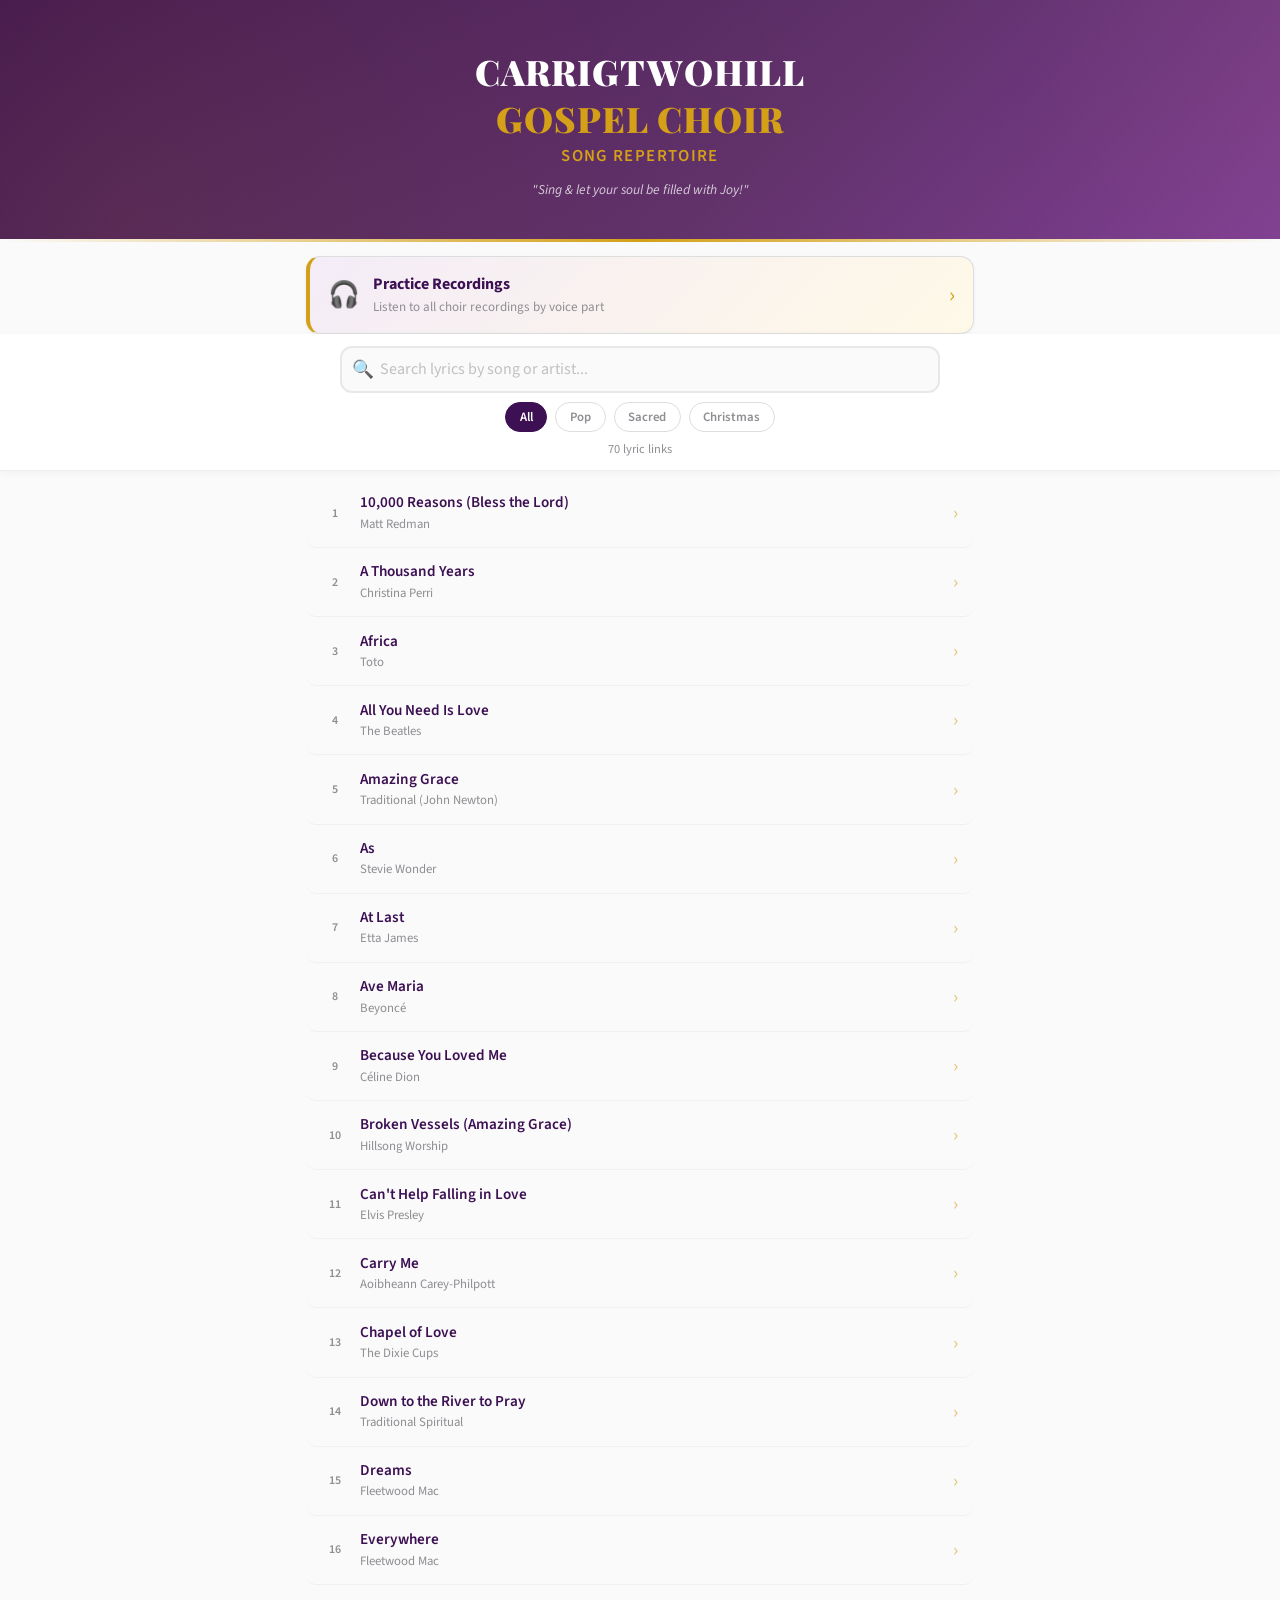
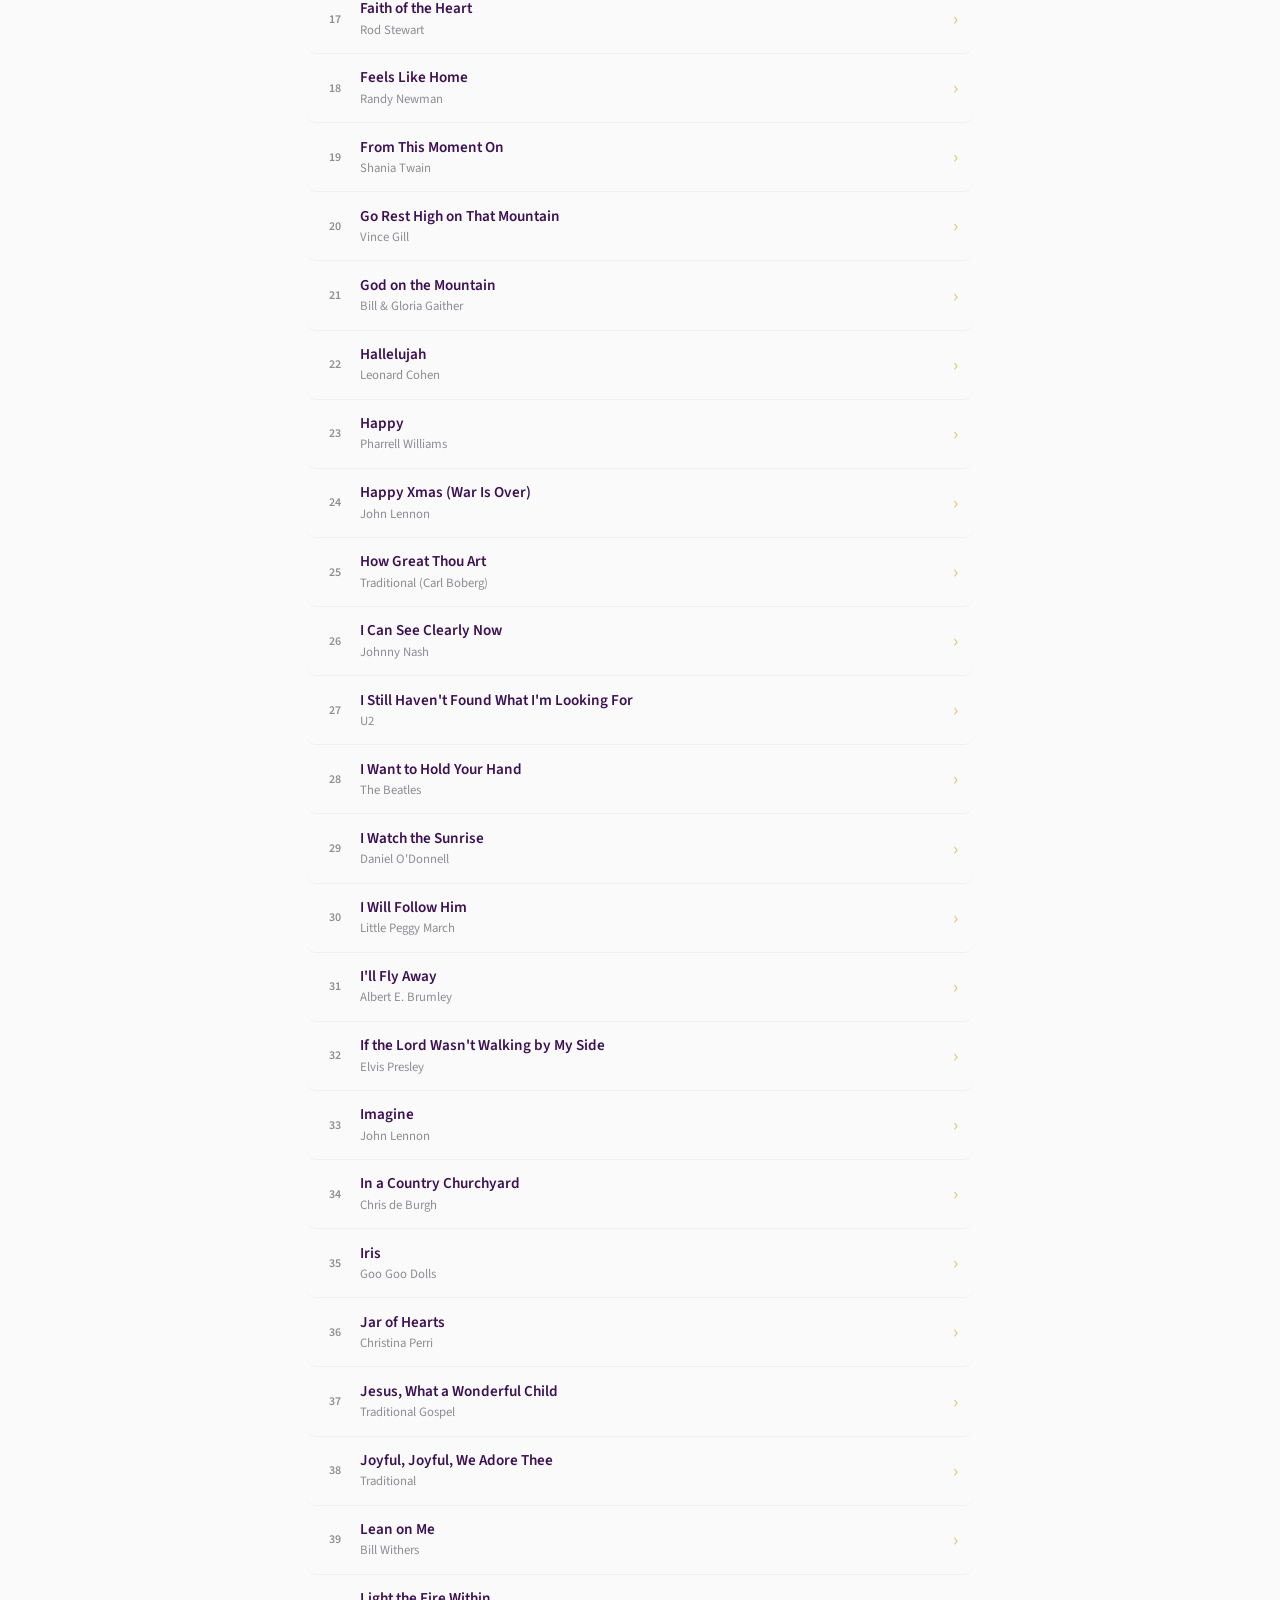
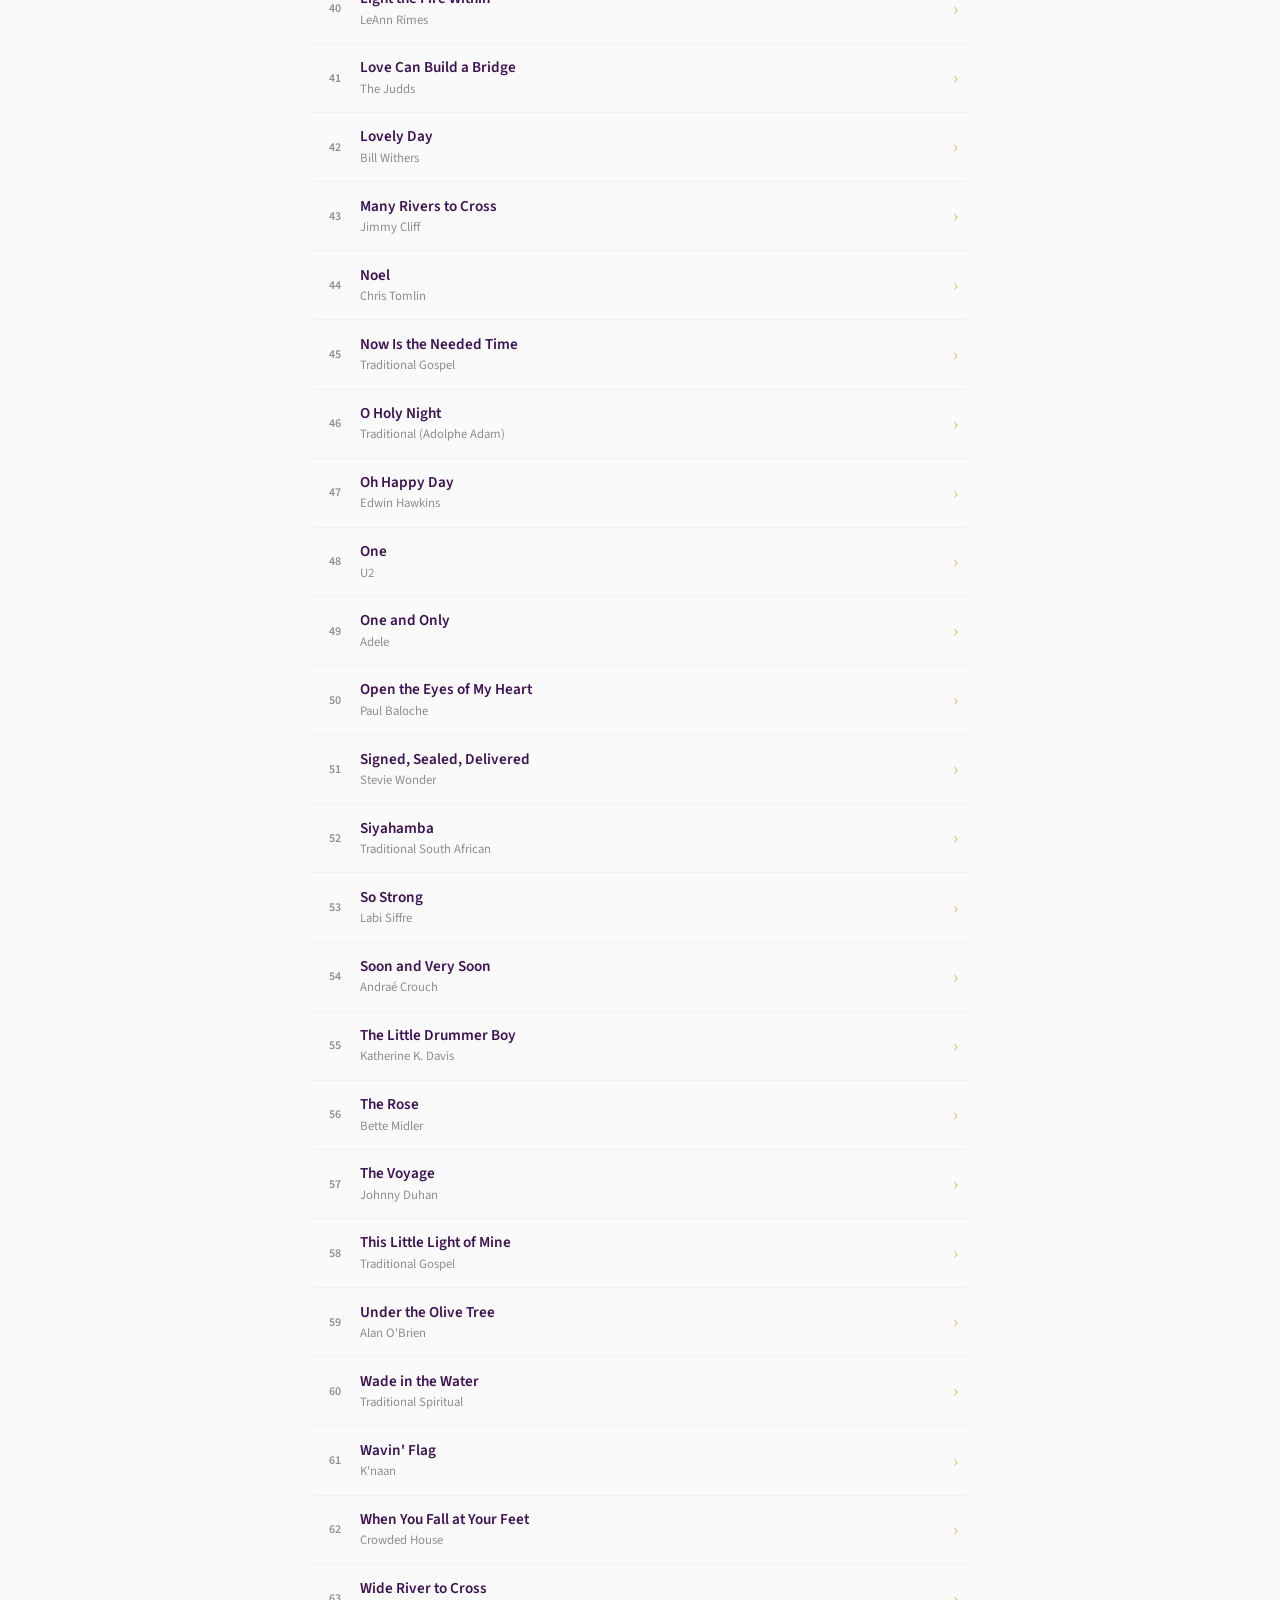
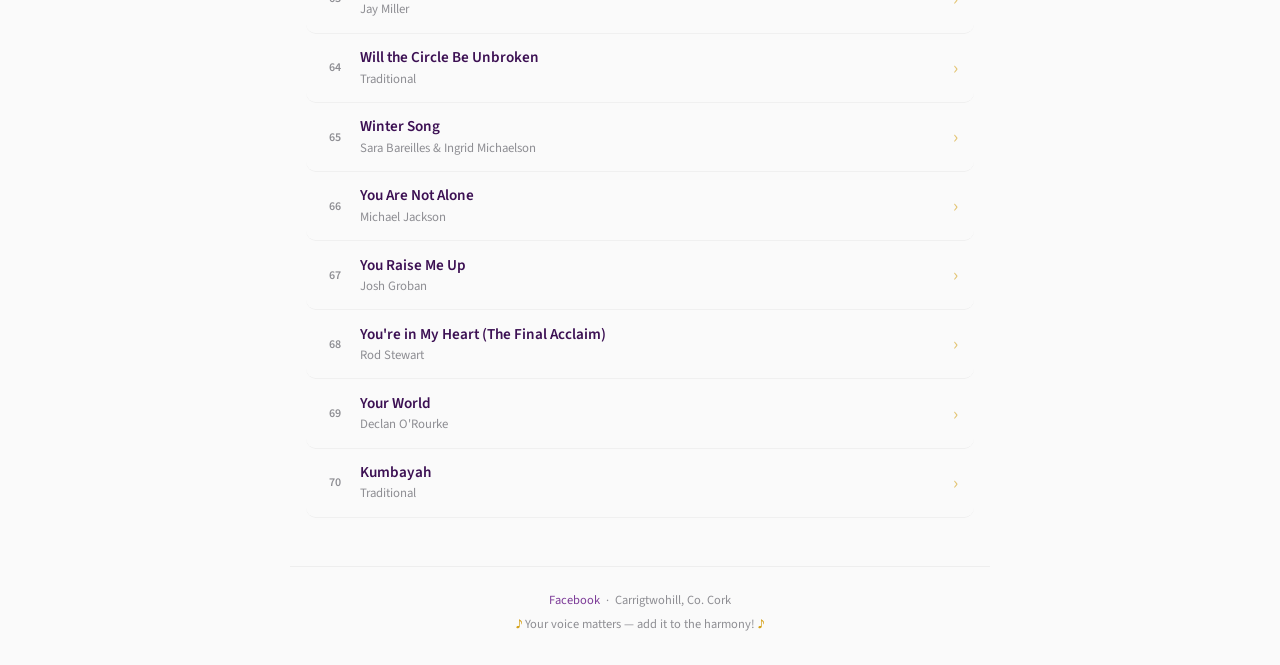
==== commit 16ee6e90: "Add Iris (Goo Goo Dolls) to lyrics list; remove Lyrics + recording badges" ====
--- a/index.html
+++ b/index.html
@@ -443,6 +443,7 @@
     { title: "If the Lord Wasn't Walking by My Side", artist: "Elvis Presley", url: "https://genius.com/Elvis-presley-if-the-lord-wasnt-walking-by-my-side-lyrics", cat: "sacred", status: "link" },
     { title: "Imagine", artist: "John Lennon", url: "https://genius.com/John-lennon-imagine-lyrics", cat: "pop", status: "link" },
     { title: "In a Country Churchyard", artist: "Chris de Burgh", url: "https://genius.com/Chris-de-burgh-in-a-country-churchyard-lyrics", cat: "pop", status: "link" },
+    { title: "Iris", artist: "Goo Goo Dolls", url: "https://genius.com/The-goo-goo-dolls-iris-lyrics", cat: "pop", status: "link" },
     { title: "Jar of Hearts", artist: "Christina Perri", url: "https://genius.com/Christina-perri-jar-of-hearts-lyrics", cat: "pop", status: "link" },
     { title: "Jesus, What a Wonderful Child", artist: "Traditional Gospel", url: "https://genius.com/David-phelps-jesus-what-a-wonderful-child-lyrics", cat: "christmas", status: "link" },
     { title: "Joyful, Joyful, We Adore Thee", artist: "Traditional", url: "https://genius.com/Sister-act-2-cast-joyful-joyful-lyrics", cat: "sacred", status: "link" },
@@ -526,9 +527,7 @@
         }
 
         let badge = '';
-        if (song.status === 'local') {
-            badge = '<span class="song-badge badge-local">Lyrics + recording</span>';
-        } else if (song.status === 'none') {
+        if (song.status === 'none') {
             badge = '<span class="song-badge badge-none">No lyrics yet</span>';
         }
 
